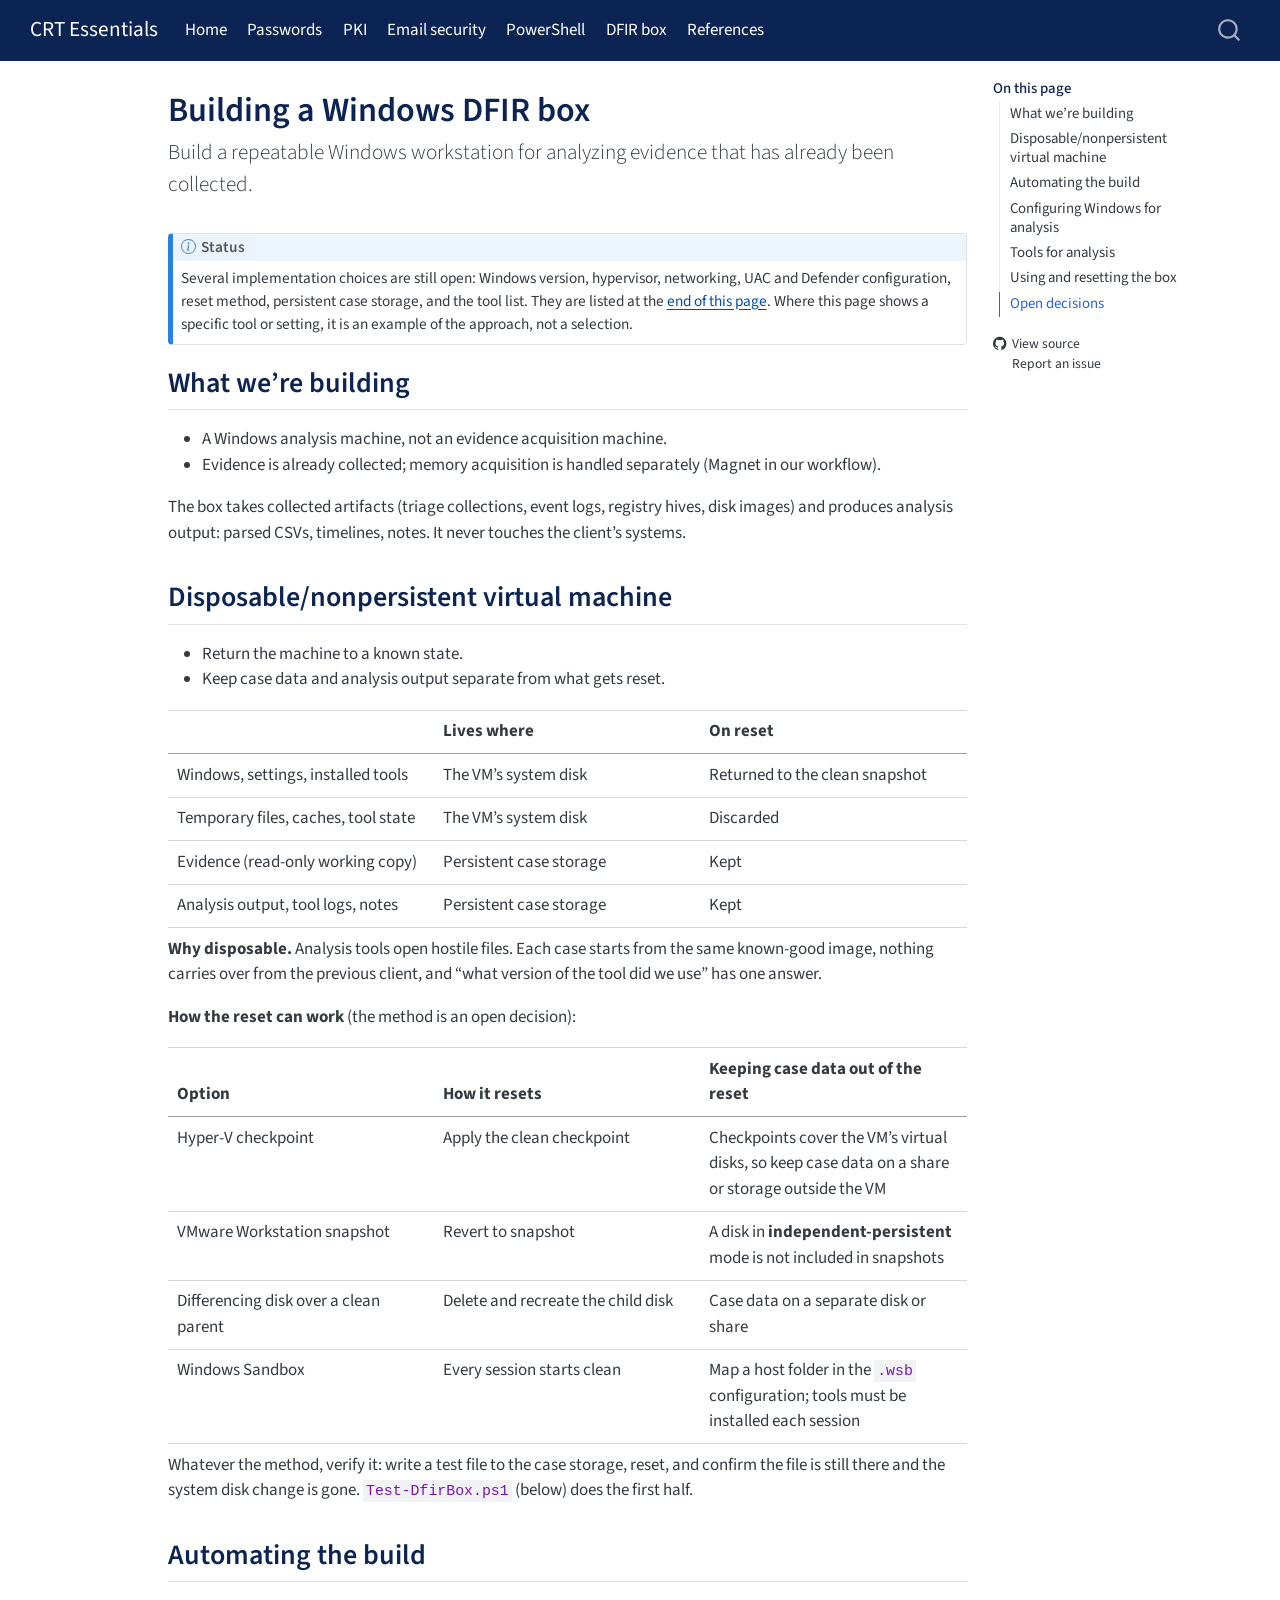
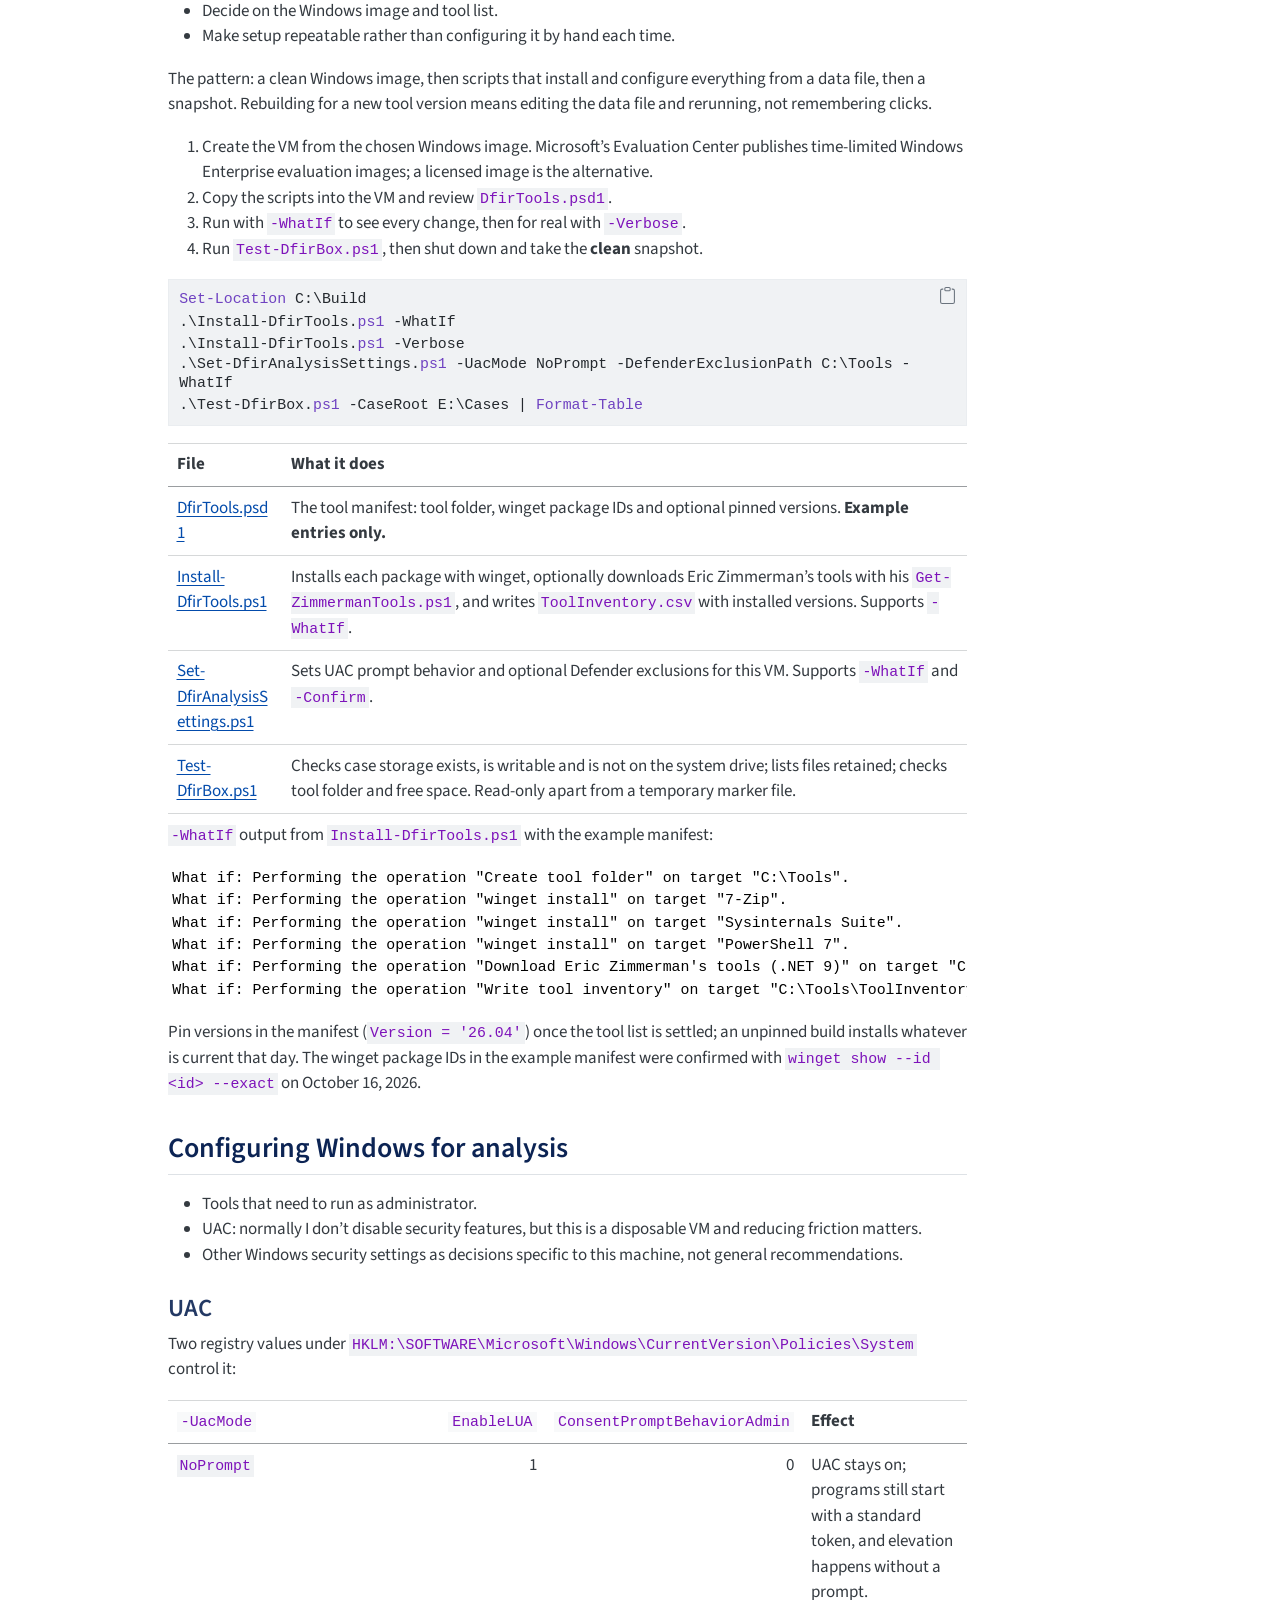
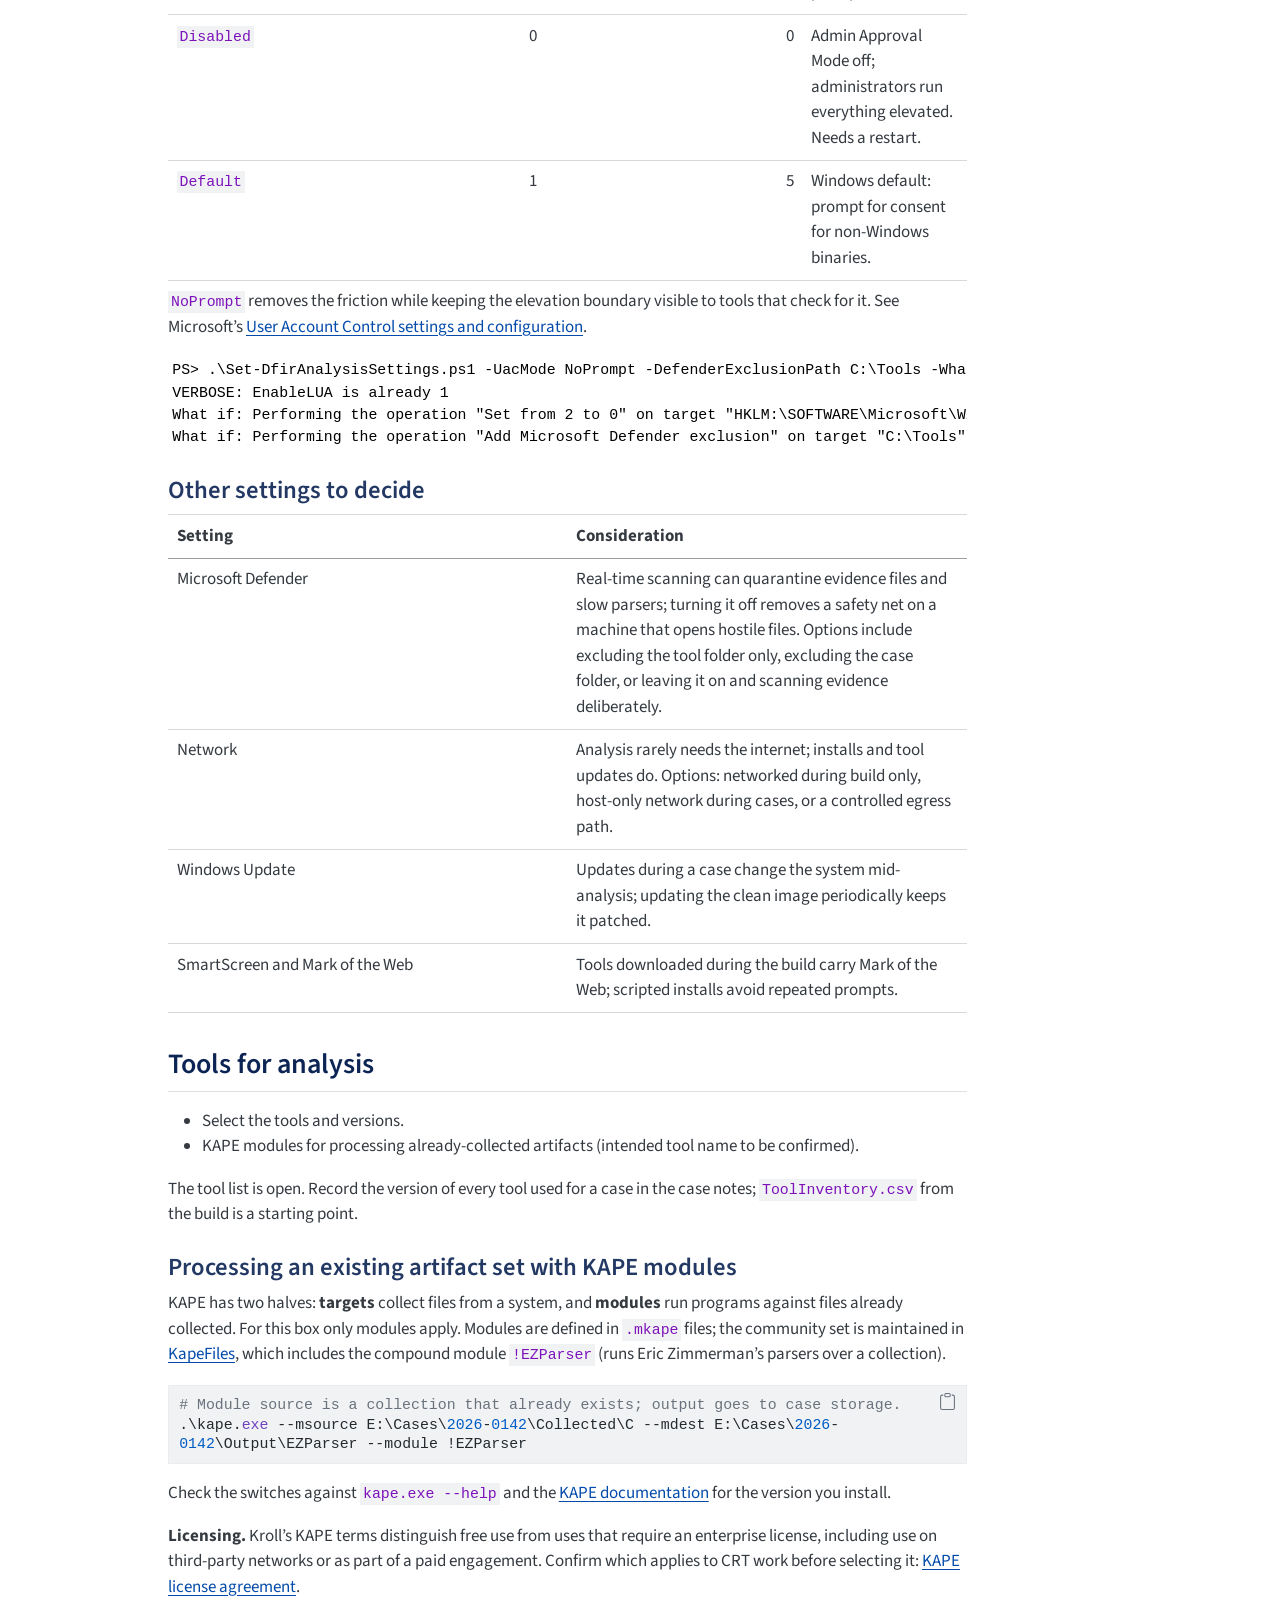
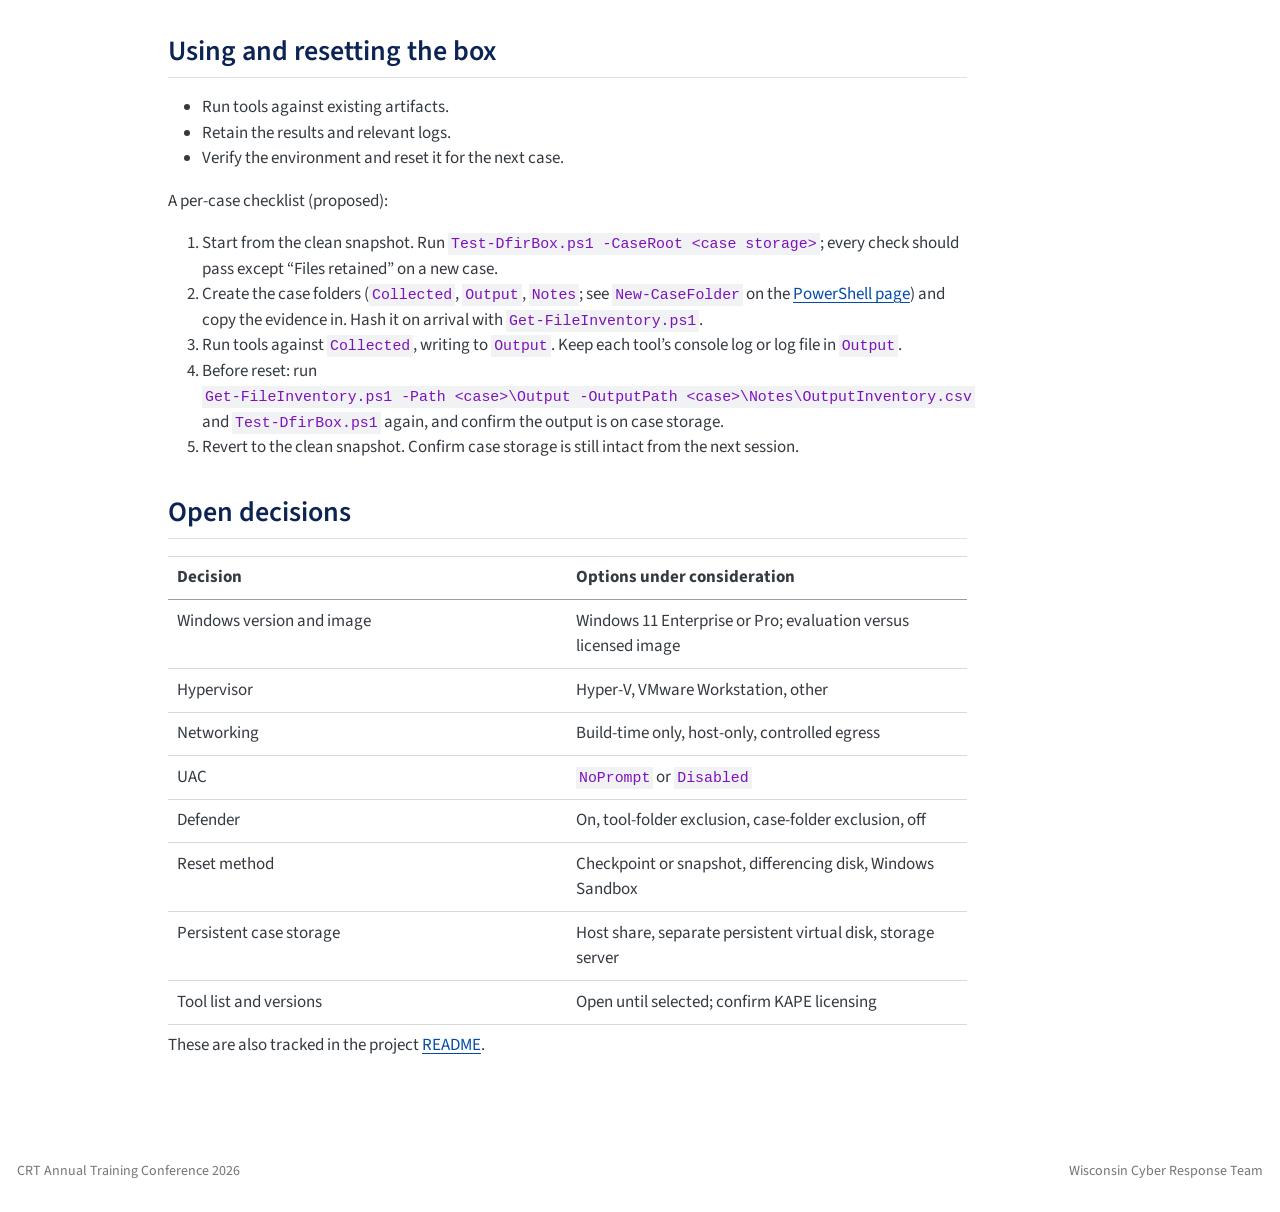
==== docs/dfir.html @ 261ece37 "Render slides and site Co-Authored-By: Claude Opus 5.5 <noreply@anthropic.com>" ====
<!DOCTYPE html>
<html xmlns="http://www.w3.org/1999/xhtml" lang="en" xml:lang="en"><head>

<meta charset="utf-8">
<meta name="generator" content="quarto-1.10.19">

<meta name="viewport" content="width=device-width, initial-scale=1.0, user-scalable=yes">


<title>Building a Windows DFIR box – CRT Essentials</title>
<style>
/* Default styles provided by pandoc.
** See https://pandoc.org/MANUAL.html#variables-for-html for config info.
*/
span.smallcaps{font-variant: small-caps;}
div.columns{display: flex; gap: 1.5em;}
div.column{flex: auto;}
@media screen {
div.columns{gap: min(4vw, 1.5em);}
div.column{overflow-x: auto;}
}
div.hanging-indent{margin-left: 1.5em; text-indent: -1.5em;}
ul.task-list{list-style: none;}
ul.task-list li input[type="checkbox"] {
  width: 0.8em;
  margin: 0 0.8em 0.2em -1em; /* quarto-specific, see https://github.com/quarto-dev/quarto-cli/issues/4556 */ 
  vertical-align: middle;
}
/* CSS for syntax highlighting */
html { -webkit-text-size-adjust: 100%; }
pre > code.sourceCode { white-space: pre; position: relative; }
pre > code.sourceCode > span { display: inline-block; line-height: 1.25; }
pre > code.sourceCode > span:empty { height: 1.2em; }
.sourceCode { overflow: visible; }
code.sourceCode > span { color: inherit; text-decoration: inherit; }
div.sourceCode { margin: 1em 0; }
pre.sourceCode { margin: 0; }
@media screen {
div.sourceCode { overflow: auto; }
}
@media print {
pre > code.sourceCode { white-space: pre-wrap; }
pre > code.sourceCode > span { text-indent: -5em; padding-left: 5em; }
}
pre.numberSource code
  { counter-reset: source-line 0; }
pre.numberSource code > span
  { position: relative; left: -4em; counter-increment: source-line; }
pre.numberSource code > span > a:first-child::before
  { content: counter(source-line);
    position: relative; left: -1em; text-align: right; vertical-align: baseline;
    border: none; display: inline-block;
    -webkit-touch-callout: none; -webkit-user-select: none;
    -khtml-user-select: none; -moz-user-select: none;
    -ms-user-select: none; user-select: none;
    padding: 0 4px; width: 4em;
  }
pre.numberSource { margin-left: 3em;  padding-left: 4px; }
div.sourceCode
  {   }
@media screen {
pre > code.sourceCode > span > a:first-child::before { text-decoration: underline; }
}
</style>


<script src="site_libs/quarto-nav/quarto-nav.js"></script>
<script src="site_libs/quarto-nav/headroom.min.js"></script>
<script src="site_libs/clipboard/clipboard.min.js"></script>
<script src="site_libs/quarto-search/autocomplete.umd.js"></script>
<script src="site_libs/quarto-search/fuse.min.js"></script>
<script src="site_libs/quarto-search/quarto-search.js"></script>
<meta name="quarto:offset" content="./">
<script src="site_libs/quarto-html/quarto.js" type="module"></script>
<script src="site_libs/quarto-html/tabsets/tabsets.js" type="module"></script>
<script src="site_libs/quarto-html/popper.min.js"></script>
<script src="site_libs/quarto-html/tippy.umd.min.js"></script>
<script src="site_libs/quarto-html/anchor.min.js"></script>
<link href="site_libs/quarto-html/tippy.css" rel="stylesheet">
<link href="site_libs/quarto-html/quarto-syntax-highlighting-5c1318cf63eba56dbef7ba16bc7d56f5.css" rel="stylesheet" id="quarto-text-highlighting-styles">
<script src="site_libs/bootstrap/bootstrap.min.js"></script>
<link href="site_libs/bootstrap/bootstrap-icons.css" rel="stylesheet">
<link href="site_libs/bootstrap/bootstrap-ad07d867281efa6fce993ad9394079d2.min.css" rel="stylesheet" append-hash="true" id="quarto-bootstrap" data-mode="light">
<script id="quarto-search-options" type="application/json">{
  "location": "navbar",
  "copy-button": false,
  "collapse-after": 3,
  "panel-placement": "end",
  "type": "overlay",
  "limit": 50,
  "keyboard-shortcut": [
    "f",
    "/",
    "s"
  ],
  "show-item-context": false,
  "language": {
    "search-no-results-text": "No results",
    "search-matching-documents-text": "matching documents",
    "search-copy-link-title": "Copy link to search",
    "search-hide-matches-text": "Hide additional matches",
    "search-more-match-text": "more match in this document",
    "search-more-matches-text": "more matches in this document",
    "search-clear-button-title": "Clear",
    "search-text-placeholder": "",
    "search-detached-cancel-button-title": "Cancel",
    "search-submit-button-title": "Submit",
    "search-label": "Search"
  }
}</script>
<style>html{ scroll-behavior: smooth; }</style>


<link rel="stylesheet" href="styles.css">
</head>

<body class="nav-fixed quarto-light">

<div id="quarto-search-results"></div>
  <header id="quarto-header" class="headroom fixed-top">
    <nav class="navbar navbar-expand-lg " data-bs-theme="dark">
      <div class="navbar-container container-fluid">
      <div class="navbar-brand-container mx-auto">
    <a class="navbar-brand" href="./index.html">
    <span class="navbar-title">CRT Essentials</span>
    </a>
  </div>
            <div id="quarto-search" class="" title="Search"></div>
          <button class="navbar-toggler" type="button" data-bs-toggle="collapse" data-bs-target="#navbarCollapse" aria-controls="navbarCollapse" role="menu" aria-expanded="false" aria-label="Toggle navigation" onclick="if (window.quartoToggleHeadroom) { window.quartoToggleHeadroom(); }">
  <span class="navbar-toggler-icon"></span>
</button>
          <div class="collapse navbar-collapse" id="navbarCollapse">
            <ul class="navbar-nav navbar-nav-scroll me-auto">
  <li class="nav-item">
    <a class="nav-link" href="./index.html"> 
<span class="menu-text">Home</span></a>
  </li>  
  <li class="nav-item">
    <a class="nav-link" href="./passwords.html"> 
<span class="menu-text">Passwords</span></a>
  </li>  
  <li class="nav-item">
    <a class="nav-link" href="./pki.html"> 
<span class="menu-text">PKI</span></a>
  </li>  
  <li class="nav-item">
    <a class="nav-link" href="./email.html"> 
<span class="menu-text">Email security</span></a>
  </li>  
  <li class="nav-item">
    <a class="nav-link" href="./powershell.html"> 
<span class="menu-text">PowerShell</span></a>
  </li>  
  <li class="nav-item">
    <a class="nav-link active" href="./dfir.html" aria-current="page"> 
<span class="menu-text">DFIR box</span></a>
  </li>  
  <li class="nav-item">
    <a class="nav-link" href="./references.html"> 
<span class="menu-text">References</span></a>
  </li>  
</ul>
          </div> <!-- /navcollapse -->
            <div class="quarto-navbar-tools">
</div>
      </div> <!-- /container-fluid -->
    </nav>
</header>
<!-- content -->
<div id="quarto-content" class="quarto-container page-columns page-rows-contents page-layout-article page-navbar">
<!-- sidebar -->
<!-- margin-sidebar -->
    <div id="quarto-margin-sidebar" class="sidebar margin-sidebar">
        <nav id="TOC" role="doc-toc" class="toc-active">
    <h2 id="toc-title">On this page</h2>
   
  <ul>
  <li><a href="#what-were-building" id="toc-what-were-building" class="nav-link active" data-scroll-target="#what-were-building">What we’re building</a></li>
  <li><a href="#disposablenonpersistent-virtual-machine" id="toc-disposablenonpersistent-virtual-machine" class="nav-link" data-scroll-target="#disposablenonpersistent-virtual-machine">Disposable/nonpersistent virtual machine</a></li>
  <li><a href="#build-automation" id="toc-build-automation" class="nav-link" data-scroll-target="#build-automation">Automating the build</a></li>
  <li><a href="#configuring-windows-for-analysis" id="toc-configuring-windows-for-analysis" class="nav-link" data-scroll-target="#configuring-windows-for-analysis">Configuring Windows for analysis</a>
  <ul class="collapse">
  <li><a href="#uac" id="toc-uac" class="nav-link" data-scroll-target="#uac">UAC</a></li>
  <li><a href="#other-settings-to-decide" id="toc-other-settings-to-decide" class="nav-link" data-scroll-target="#other-settings-to-decide">Other settings to decide</a></li>
  </ul></li>
  <li><a href="#tools-for-analysis" id="toc-tools-for-analysis" class="nav-link" data-scroll-target="#tools-for-analysis">Tools for analysis</a>
  <ul class="collapse">
  <li><a href="#processing-an-existing-artifact-set-with-kape-modules" id="toc-processing-an-existing-artifact-set-with-kape-modules" class="nav-link" data-scroll-target="#processing-an-existing-artifact-set-with-kape-modules">Processing an existing artifact set with KAPE modules</a></li>
  </ul></li>
  <li><a href="#using-and-resetting-the-box" id="toc-using-and-resetting-the-box" class="nav-link" data-scroll-target="#using-and-resetting-the-box">Using and resetting the box</a></li>
  <li><a href="#open-decisions" id="toc-open-decisions" class="nav-link" data-scroll-target="#open-decisions">Open decisions</a></li>
  </ul>
<div class="toc-actions"><ul><li><a href="https://github.com/dzampino/crt-essentials-2026/blob/main/dfir.qmd" class="toc-action"><i class="bi bi-github"></i>View source</a></li><li><a href="https://github.com/dzampino/crt-essentials-2026/issues/new" class="toc-action"><i class="bi empty"></i>Report an issue</a></li></ul></div></nav>
    </div>
<!-- main -->
<main class="content" id="quarto-document-content">

<header id="title-block-header" class="quarto-title-block default">
<div class="quarto-title">
<h1 class="title">Building a Windows DFIR box</h1>
<p class="subtitle lead">Build a repeatable Windows workstation for analyzing evidence that has already been collected.</p>
</div>



<div class="quarto-title-meta">

    
  
    
  </div>
  


</header>


<div class="callout callout-style-default callout-note callout-titled">
<div class="callout-header d-flex align-content-center">
<div class="callout-icon-container">
<i class="callout-icon"></i>
</div>
<div class="callout-title-container flex-fill">
<span class="screen-reader-only">Note</span>Status
</div>
</div>
<div class="callout-body-container callout-body">
<p>Several implementation choices are still open: Windows version, hypervisor, networking, UAC and Defender configuration, reset method, persistent case storage, and the tool list. They are listed at the <a href="#open-decisions">end of this page</a>. Where this page shows a specific tool or setting, it is an example of the approach, not a selection.</p>
</div>
</div>
<section id="what-were-building" class="level2">
<h2 class="anchored" data-anchor-id="what-were-building">What we’re building</h2>
<ul>
<li>A Windows analysis machine, not an evidence acquisition machine.</li>
<li>Evidence is already collected; memory acquisition is handled separately (Magnet in our workflow).</li>
</ul>
<p>The box takes collected artifacts (triage collections, event logs, registry hives, disk images) and produces analysis output: parsed CSVs, timelines, notes. It never touches the client’s systems.</p>
</section>
<section id="disposablenonpersistent-virtual-machine" class="level2">
<h2 class="anchored" data-anchor-id="disposablenonpersistent-virtual-machine">Disposable/nonpersistent virtual machine</h2>
<ul>
<li>Return the machine to a known state.</li>
<li>Keep case data and analysis output separate from what gets reset.</li>
</ul>
<table class="caption-top table">
<colgroup>
<col style="width: 33%">
<col style="width: 33%">
<col style="width: 33%">
</colgroup>
<thead>
<tr class="header">
<th></th>
<th>Lives where</th>
<th>On reset</th>
</tr>
</thead>
<tbody>
<tr class="odd">
<td>Windows, settings, installed tools</td>
<td>The VM’s system disk</td>
<td>Returned to the clean snapshot</td>
</tr>
<tr class="even">
<td>Temporary files, caches, tool state</td>
<td>The VM’s system disk</td>
<td>Discarded</td>
</tr>
<tr class="odd">
<td>Evidence (read-only working copy)</td>
<td>Persistent case storage</td>
<td>Kept</td>
</tr>
<tr class="even">
<td>Analysis output, tool logs, notes</td>
<td>Persistent case storage</td>
<td>Kept</td>
</tr>
</tbody>
</table>
<p><strong>Why disposable.</strong> Analysis tools open hostile files. Each case starts from the same known-good image, nothing carries over from the previous client, and “what version of the tool did we use” has one answer.</p>
<p><strong>How the reset can work</strong> (the method is an open decision):</p>
<table class="caption-top table">
<colgroup>
<col style="width: 33%">
<col style="width: 33%">
<col style="width: 33%">
</colgroup>
<thead>
<tr class="header">
<th>Option</th>
<th>How it resets</th>
<th>Keeping case data out of the reset</th>
</tr>
</thead>
<tbody>
<tr class="odd">
<td>Hyper-V checkpoint</td>
<td>Apply the clean checkpoint</td>
<td>Checkpoints cover the VM’s virtual disks, so keep case data on a share or storage outside the VM</td>
</tr>
<tr class="even">
<td>VMware Workstation snapshot</td>
<td>Revert to snapshot</td>
<td>A disk in <strong>independent-persistent</strong> mode is not included in snapshots</td>
</tr>
<tr class="odd">
<td>Differencing disk over a clean parent</td>
<td>Delete and recreate the child disk</td>
<td>Case data on a separate disk or share</td>
</tr>
<tr class="even">
<td>Windows Sandbox</td>
<td>Every session starts clean</td>
<td>Map a host folder in the <code>.wsb</code> configuration; tools must be installed each session</td>
</tr>
</tbody>
</table>
<p>Whatever the method, verify it: write a test file to the case storage, reset, and confirm the file is still there and the system disk change is gone. <code>Test-DfirBox.ps1</code> (below) does the first half.</p>
</section>
<section id="build-automation" class="level2">
<h2 class="anchored" data-anchor-id="build-automation">Automating the build</h2>
<ul>
<li>Decide on the Windows image and tool list.</li>
<li>Make setup repeatable rather than configuring it by hand each time.</li>
</ul>
<p>The pattern: a clean Windows image, then scripts that install and configure everything from a data file, then a snapshot. Rebuilding for a new tool version means editing the data file and rerunning, not remembering clicks.</p>
<ol type="1">
<li>Create the VM from the chosen Windows image. Microsoft’s Evaluation Center publishes time-limited Windows Enterprise evaluation images; a licensed image is the alternative.</li>
<li>Copy the scripts into the VM and review <code>DfirTools.psd1</code>.</li>
<li>Run with <code>-WhatIf</code> to see every change, then for real with <code>-Verbose</code>.</li>
<li>Run <code>Test-DfirBox.ps1</code>, then shut down and take the <strong>clean</strong> snapshot.</li>
</ol>
<div class="code-copy-outer-scaffold"><div class="sourceCode" id="cb1"><pre class="sourceCode powershell code-with-copy"><code class="sourceCode powershell"><span id="cb1-1"><a href="#cb1-1" aria-hidden="true" tabindex="-1"></a><span class="fu">Set-Location</span> C<span class="op">:</span>\Build</span>
<span id="cb1-2"><a href="#cb1-2" aria-hidden="true" tabindex="-1"></a><span class="op">.</span>\Install-DfirTools<span class="op">.</span><span class="fu">ps1</span> <span class="op">-</span>WhatIf</span>
<span id="cb1-3"><a href="#cb1-3" aria-hidden="true" tabindex="-1"></a><span class="op">.</span>\Install-DfirTools<span class="op">.</span><span class="fu">ps1</span> <span class="op">-</span>Verbose</span>
<span id="cb1-4"><a href="#cb1-4" aria-hidden="true" tabindex="-1"></a><span class="op">.</span>\Set-DfirAnalysisSettings<span class="op">.</span><span class="fu">ps1</span> <span class="op">-</span>UacMode NoPrompt <span class="op">-</span>DefenderExclusionPath C<span class="op">:</span>\Tools <span class="op">-</span>WhatIf</span>
<span id="cb1-5"><a href="#cb1-5" aria-hidden="true" tabindex="-1"></a><span class="op">.</span>\Test-DfirBox<span class="op">.</span><span class="fu">ps1</span> <span class="op">-</span>CaseRoot E<span class="op">:</span>\Cases <span class="op">|</span> <span class="fu">Format-Table</span></span></code></pre></div><button title="Copy to Clipboard" class="code-copy-button"><i class="bi"></i></button></div>
<table class="caption-top table">
<thead>
<tr class="header">
<th>File</th>
<th>What it does</th>
</tr>
</thead>
<tbody>
<tr class="odd">
<td><a href="files/scripts/DfirTools.psd1">DfirTools.psd1</a></td>
<td>The tool manifest: tool folder, winget package IDs and optional pinned versions. <strong>Example entries only.</strong></td>
</tr>
<tr class="even">
<td><a href="files/scripts/Install-DfirTools.ps1">Install-DfirTools.ps1</a></td>
<td>Installs each package with winget, optionally downloads Eric Zimmerman’s tools with his <code>Get-ZimmermanTools.ps1</code>, and writes <code>ToolInventory.csv</code> with installed versions. Supports <code>-WhatIf</code>.</td>
</tr>
<tr class="odd">
<td><a href="files/scripts/Set-DfirAnalysisSettings.ps1">Set-DfirAnalysisSettings.ps1</a></td>
<td>Sets UAC prompt behavior and optional Defender exclusions for this VM. Supports <code>-WhatIf</code> and <code>-Confirm</code>.</td>
</tr>
<tr class="even">
<td><a href="files/scripts/Test-DfirBox.ps1">Test-DfirBox.ps1</a></td>
<td>Checks case storage exists, is writable and is not on the system drive; lists files retained; checks tool folder and free space. Read-only apart from a temporary marker file.</td>
</tr>
</tbody>
</table>
<p><code>-WhatIf</code> output from <code>Install-DfirTools.ps1</code> with the example manifest:</p>
<pre class="text"><code>What if: Performing the operation "Create tool folder" on target "C:\Tools".
What if: Performing the operation "winget install" on target "7-Zip".
What if: Performing the operation "winget install" on target "Sysinternals Suite".
What if: Performing the operation "winget install" on target "PowerShell 7".
What if: Performing the operation "Download Eric Zimmerman's tools (.NET 9)" on target "C:\Tools\EZTools".
What if: Performing the operation "Write tool inventory" on target "C:\Tools\ToolInventory.csv".</code></pre>
<p>Pin versions in the manifest (<code>Version = '26.04'</code>) once the tool list is settled; an unpinned build installs whatever is current that day. The winget package IDs in the example manifest were confirmed with <code>winget show --id &lt;id&gt; --exact</code> on October 16, 2026.</p>
</section>
<section id="configuring-windows-for-analysis" class="level2">
<h2 class="anchored" data-anchor-id="configuring-windows-for-analysis">Configuring Windows for analysis</h2>
<ul>
<li>Tools that need to run as administrator.</li>
<li>UAC: normally I don’t disable security features, but this is a disposable VM and reducing friction matters.</li>
<li>Other Windows security settings as decisions specific to this machine, not general recommendations.</li>
</ul>
<section id="uac" class="level3">
<h3 class="anchored" data-anchor-id="uac">UAC</h3>
<p>Two registry values under <code>HKLM:\SOFTWARE\Microsoft\Windows\CurrentVersion\Policies\System</code> control it:</p>
<table class="caption-top table">
<colgroup>
<col style="width: 21%">
<col style="width: 28%">
<col style="width: 28%">
<col style="width: 21%">
</colgroup>
<thead>
<tr class="header">
<th><code>-UacMode</code></th>
<th style="text-align: right;"><code>EnableLUA</code></th>
<th style="text-align: right;"><code>ConsentPromptBehaviorAdmin</code></th>
<th>Effect</th>
</tr>
</thead>
<tbody>
<tr class="odd">
<td><code>NoPrompt</code></td>
<td style="text-align: right;">1</td>
<td style="text-align: right;">0</td>
<td>UAC stays on; programs still start with a standard token, and elevation happens without a prompt.</td>
</tr>
<tr class="even">
<td><code>Disabled</code></td>
<td style="text-align: right;">0</td>
<td style="text-align: right;">0</td>
<td>Admin Approval Mode off; administrators run everything elevated. Needs a restart.</td>
</tr>
<tr class="odd">
<td><code>Default</code></td>
<td style="text-align: right;">1</td>
<td style="text-align: right;">5</td>
<td>Windows default: prompt for consent for non-Windows binaries.</td>
</tr>
</tbody>
</table>
<p><code>NoPrompt</code> removes the friction while keeping the elevation boundary visible to tools that check for it. See Microsoft’s <a href="https://learn.microsoft.com/en-us/windows/security/application-security/application-control/user-account-control/settings-and-configuration">User Account Control settings and configuration</a>.</p>
<pre class="text"><code>PS&gt; .\Set-DfirAnalysisSettings.ps1 -UacMode NoPrompt -DefenderExclusionPath C:\Tools -WhatIf -Verbose
VERBOSE: EnableLUA is already 1
What if: Performing the operation "Set from 2 to 0" on target "HKLM:\SOFTWARE\Microsoft\Windows\CurrentVersion\Policies\System\ConsentPromptBehaviorAdmin".
What if: Performing the operation "Add Microsoft Defender exclusion" on target "C:\Tools".</code></pre>
</section>
<section id="other-settings-to-decide" class="level3">
<h3 class="anchored" data-anchor-id="other-settings-to-decide">Other settings to decide</h3>
<table class="caption-top table">
<colgroup>
<col style="width: 50%">
<col style="width: 50%">
</colgroup>
<thead>
<tr class="header">
<th>Setting</th>
<th>Consideration</th>
</tr>
</thead>
<tbody>
<tr class="odd">
<td>Microsoft Defender</td>
<td>Real-time scanning can quarantine evidence files and slow parsers; turning it off removes a safety net on a machine that opens hostile files. Options include excluding the tool folder only, excluding the case folder, or leaving it on and scanning evidence deliberately.</td>
</tr>
<tr class="even">
<td>Network</td>
<td>Analysis rarely needs the internet; installs and tool updates do. Options: networked during build only, host-only network during cases, or a controlled egress path.</td>
</tr>
<tr class="odd">
<td>Windows Update</td>
<td>Updates during a case change the system mid-analysis; updating the clean image periodically keeps it patched.</td>
</tr>
<tr class="even">
<td>SmartScreen and Mark of the Web</td>
<td>Tools downloaded during the build carry Mark of the Web; scripted installs avoid repeated prompts.</td>
</tr>
</tbody>
</table>
</section>
</section>
<section id="tools-for-analysis" class="level2">
<h2 class="anchored" data-anchor-id="tools-for-analysis">Tools for analysis</h2>
<ul>
<li>Select the tools and versions.</li>
<li>KAPE modules for processing already-collected artifacts (intended tool name to be confirmed).</li>
</ul>
<p>The tool list is open. Record the version of every tool used for a case in the case notes; <code>ToolInventory.csv</code> from the build is a starting point.</p>
<section id="processing-an-existing-artifact-set-with-kape-modules" class="level3">
<h3 class="anchored" data-anchor-id="processing-an-existing-artifact-set-with-kape-modules">Processing an existing artifact set with KAPE modules</h3>
<p>KAPE has two halves: <strong>targets</strong> collect files from a system, and <strong>modules</strong> run programs against files already collected. For this box only modules apply. Modules are defined in <code>.mkape</code> files; the community set is maintained in <a href="https://github.com/EricZimmerman/KapeFiles">KapeFiles</a>, which includes the compound module <code>!EZParser</code> (runs Eric Zimmerman’s parsers over a collection).</p>
<div class="code-copy-outer-scaffold"><div class="sourceCode" id="cb4"><pre class="sourceCode powershell code-with-copy"><code class="sourceCode powershell"><span id="cb4-1"><a href="#cb4-1" aria-hidden="true" tabindex="-1"></a><span class="co"># Module source is a collection that already exists; output goes to case storage.</span></span>
<span id="cb4-2"><a href="#cb4-2" aria-hidden="true" tabindex="-1"></a><span class="op">.</span>\kape<span class="op">.</span><span class="fu">exe</span> <span class="op">--</span>msource E<span class="op">:</span>\Cases\<span class="dv">2026</span><span class="op">-</span><span class="dv">0142</span>\Collected\C <span class="op">--</span>mdest E<span class="op">:</span>\Cases\<span class="dv">2026</span><span class="op">-</span><span class="dv">0142</span>\Output\EZParser <span class="op">--</span>module <span class="op">!</span>EZParser</span></code></pre></div><button title="Copy to Clipboard" class="code-copy-button"><i class="bi"></i></button></div>
<p>Check the switches against <code>kape.exe --help</code> and the <a href="https://ericzimmerman.github.io/KapeDocs/">KAPE documentation</a> for the version you install.</p>
<p><strong>Licensing.</strong> Kroll’s KAPE terms distinguish free use from uses that require an enterprise license, including use on third-party networks or as part of a paid engagement. Confirm which applies to CRT work before selecting it: <a href="https://www.kroll.com/en/kape-license-agreement">KAPE license agreement</a>.</p>
</section>
</section>
<section id="using-and-resetting-the-box" class="level2">
<h2 class="anchored" data-anchor-id="using-and-resetting-the-box">Using and resetting the box</h2>
<ul>
<li>Run tools against existing artifacts.</li>
<li>Retain the results and relevant logs.</li>
<li>Verify the environment and reset it for the next case.</li>
</ul>
<p>A per-case checklist (proposed):</p>
<ol type="1">
<li>Start from the clean snapshot. Run <code>Test-DfirBox.ps1 -CaseRoot &lt;case storage&gt;</code>; every check should pass except “Files retained” on a new case.</li>
<li>Create the case folders (<code>Collected</code>, <code>Output</code>, <code>Notes</code>; see <code>New-CaseFolder</code> on the <a href="./powershell.html#shouldprocess">PowerShell page</a>) and copy the evidence in. Hash it on arrival with <code>Get-FileInventory.ps1</code>.</li>
<li>Run tools against <code>Collected</code>, writing to <code>Output</code>. Keep each tool’s console log or log file in <code>Output</code>.</li>
<li>Before reset: run <code>Get-FileInventory.ps1 -Path &lt;case&gt;\Output -OutputPath &lt;case&gt;\Notes\OutputInventory.csv</code> and <code>Test-DfirBox.ps1</code> again, and confirm the output is on case storage.</li>
<li>Revert to the clean snapshot. Confirm case storage is still intact from the next session.</li>
</ol>
</section>
<section id="open-decisions" class="level2">
<h2 class="anchored" data-anchor-id="open-decisions">Open decisions</h2>
<table class="caption-top table">
<colgroup>
<col style="width: 50%">
<col style="width: 50%">
</colgroup>
<thead>
<tr class="header">
<th>Decision</th>
<th>Options under consideration</th>
</tr>
</thead>
<tbody>
<tr class="odd">
<td>Windows version and image</td>
<td>Windows 11 Enterprise or Pro; evaluation versus licensed image</td>
</tr>
<tr class="even">
<td>Hypervisor</td>
<td>Hyper-V, VMware Workstation, other</td>
</tr>
<tr class="odd">
<td>Networking</td>
<td>Build-time only, host-only, controlled egress</td>
</tr>
<tr class="even">
<td>UAC</td>
<td><code>NoPrompt</code> or <code>Disabled</code></td>
</tr>
<tr class="odd">
<td>Defender</td>
<td>On, tool-folder exclusion, case-folder exclusion, off</td>
</tr>
<tr class="even">
<td>Reset method</td>
<td>Checkpoint or snapshot, differencing disk, Windows Sandbox</td>
</tr>
<tr class="odd">
<td>Persistent case storage</td>
<td>Host share, separate persistent virtual disk, storage server</td>
</tr>
<tr class="even">
<td>Tool list and versions</td>
<td>Open until selected; confirm KAPE licensing</td>
</tr>
</tbody>
</table>
<p>These are also tracked in the project <a href="https://github.com/dzampino/crt-essentials-2026#remaining-decisions">README</a>.</p>


</section>

</main> <!-- /main -->
<script id="quarto-html-after-body" type="application/javascript">
  window.document.addEventListener("DOMContentLoaded", function (event) {
    const icon = "";
    const anchorJS = new window.AnchorJS();
    anchorJS.options = {
      placement: 'right',
      icon: icon
    };
    anchorJS.add('.anchored');
    const isCodeAnnotation = (el) => {
      for (const clz of el.classList) {
        if (clz.startsWith('code-annotation-')) {                     
          return true;
        }
      }
      return false;
    }
    const onCopySuccess = function(e) {
      // button target
      const button = e.trigger;
      // don't keep focus
      button.blur();
      // flash "checked"
      button.classList.add('code-copy-button-checked');
      var currentTitle = button.getAttribute("title");
      button.setAttribute("title", "Copied!");
      let tooltip;
      if (window.bootstrap) {
        button.setAttribute("data-bs-toggle", "tooltip");
        button.setAttribute("data-bs-placement", "left");
        button.setAttribute("data-bs-title", "Copied!");
        tooltip = new bootstrap.Tooltip(button, 
          { trigger: "manual", 
            customClass: "code-copy-button-tooltip",
            offset: [0, -8]});
        tooltip.show();    
      }
      setTimeout(function() {
        if (tooltip) {
          tooltip.hide();
          button.removeAttribute("data-bs-title");
          button.removeAttribute("data-bs-toggle");
          button.removeAttribute("data-bs-placement");
        }
        button.setAttribute("title", currentTitle);
        button.classList.remove('code-copy-button-checked');
      }, 1000);
      // clear code selection
      e.clearSelection();
    }
    const getTextToCopy = function(trigger) {
      const outerScaffold = trigger.parentElement.cloneNode(true);
      const codeEl = outerScaffold.querySelector('code');
      for (const childEl of codeEl.children) {
        if (isCodeAnnotation(childEl)) {
          childEl.remove();
        }
      }
      return codeEl.innerText;
    }
    const clipboard = new window.ClipboardJS('.code-copy-button:not([data-in-quarto-modal])', {
      text: getTextToCopy
    });
    clipboard.on('success', onCopySuccess);
    if (window.document.getElementById('quarto-embedded-source-code-modal')) {
      const clipboardModal = new window.ClipboardJS('.code-copy-button[data-in-quarto-modal]', {
        text: getTextToCopy,
        container: window.document.getElementById('quarto-embedded-source-code-modal')
      });
      clipboardModal.on('success', onCopySuccess);
    }
      var localhostRegex = new RegExp(/^(?:http|https):\/\/localhost\:?[0-9]*\//);
      var mailtoRegex = new RegExp(/^mailto:/);
        var filterRegex = new RegExp("https:\/\/dzampino\.github\.io\/crt-essentials-2026\/");
      var isInternal = (href) => {
          return filterRegex.test(href) || localhostRegex.test(href) || mailtoRegex.test(href);
      }
      // Inspect non-navigation links and adorn them if external
     var links = window.document.querySelectorAll('a[href]:not(.nav-link):not(.navbar-brand):not(.toc-action):not(.sidebar-link):not(.sidebar-item-toggle):not(.pagination-link):not(.no-external):not([aria-hidden]):not(.dropdown-item):not(.quarto-navigation-tool):not(.about-link)');
      for (var i=0; i<links.length; i++) {
        const link = links[i];
        if (!isInternal(link.href)) {
          // undo the damage that might have been done by quarto-nav.js in the case of
          // links that we want to consider external
          if (link.dataset.originalHref !== undefined) {
            link.href = link.dataset.originalHref;
          }
            // target, if specified
            link.setAttribute("target", "_blank");
            if (link.getAttribute("rel") === null) {
              link.setAttribute("rel", "noopener");
            }
        }
      }
    function tippyHover(el, contentFn, onTriggerFn, onUntriggerFn) {
      const config = {
        allowHTML: true,
        maxWidth: 500,
        delay: 100,
        arrow: false,
        appendTo: function(el) {
            return el.parentElement;
        },
        interactive: true,
        interactiveBorder: 10,
        theme: 'quarto',
        placement: 'bottom-start',
      };
      if (contentFn) {
        config.content = contentFn;
      }
      if (onTriggerFn) {
        config.onTrigger = onTriggerFn;
      }
      if (onUntriggerFn) {
        config.onUntrigger = onUntriggerFn;
      }
      window.tippy(el, config); 
    }
    const noterefs = window.document.querySelectorAll('a[role="doc-noteref"]');
    for (var i=0; i<noterefs.length; i++) {
      const ref = noterefs[i];
      tippyHover(ref, function() {
        // use id or data attribute instead here
        let href = ref.getAttribute('data-footnote-href') || ref.getAttribute('href');
        try { href = new URL(href).hash; } catch {}
        const id = href.replace(/^#\/?/, "");
        const note = window.document.getElementById(id);
        if (note) {
          return note.innerHTML;
        } else {
          return "";
        }
      });
    }
    const xrefs = window.document.querySelectorAll('a.quarto-xref');
    const processXRef = (id, note) => {
      // Strip column container classes
      const stripColumnClz = (el) => {
        el.classList.remove("page-full", "page-columns");
        if (el.children) {
          for (const child of el.children) {
            stripColumnClz(child);
          }
        }
      }
      stripColumnClz(note)
      if (id === null || id.startsWith('sec-')) {
        // Special case sections, only their first couple elements
        const container = document.createElement("div");
        if (note.children && note.children.length > 2) {
          container.appendChild(note.children[0].cloneNode(true));
          for (let i = 1; i < note.children.length; i++) {
            const child = note.children[i];
            if (child.tagName === "P" && child.innerText === "") {
              continue;
            } else {
              container.appendChild(child.cloneNode(true));
              break;
            }
          }
          if (window.Quarto?.typesetMath) {
            window.Quarto.typesetMath(container);
          }
          return container.innerHTML
        } else {
          if (window.Quarto?.typesetMath) {
            window.Quarto.typesetMath(note);
          }
          return note.innerHTML;
        }
      } else {
        // Remove any anchor links if they are present
        const anchorLink = note.querySelector('a.anchorjs-link');
        if (anchorLink) {
          anchorLink.remove();
        }
        if (window.Quarto?.typesetMath) {
          window.Quarto.typesetMath(note);
        }
        if (note.classList.contains("callout")) {
          return note.outerHTML;
        } else {
          return note.innerHTML;
        }
      }
    }
    for (var i=0; i<xrefs.length; i++) {
      const xref = xrefs[i];
      tippyHover(xref, undefined, function(instance) {
        instance.disable();
        let url = xref.getAttribute('href');
        let hash = undefined; 
        if (url.startsWith('#')) {
          hash = url;
        } else {
          try { hash = new URL(url).hash; } catch {}
        }
        if (hash) {
          const id = hash.replace(/^#\/?/, "");
          const note = window.document.getElementById(id);
          if (note !== null) {
            try {
              const html = processXRef(id, note.cloneNode(true));
              instance.setContent(html);
            } finally {
              instance.enable();
              instance.show();
            }
          } else {
            // See if we can fetch this
            fetch(url.split('#')[0])
            .then(res => res.text())
            .then(html => {
              const parser = new DOMParser();
              const htmlDoc = parser.parseFromString(html, "text/html");
              const note = htmlDoc.getElementById(id);
              if (note !== null) {
                const html = processXRef(id, note);
                instance.setContent(html);
              } 
            }).finally(() => {
              instance.enable();
              instance.show();
            });
          }
        } else {
          // See if we can fetch a full url (with no hash to target)
          // This is a special case and we should probably do some content thinning / targeting
          fetch(url)
          .then(res => res.text())
          .then(html => {
            const parser = new DOMParser();
            const htmlDoc = parser.parseFromString(html, "text/html");
            const note = htmlDoc.querySelector('main.content');
            if (note !== null) {
              // This should only happen for chapter cross references
              // (since there is no id in the URL)
              // remove the first header
              if (note.children.length > 0 && note.children[0].tagName === "HEADER") {
                note.children[0].remove();
              }
              const html = processXRef(null, note);
              instance.setContent(html);
            } 
          }).finally(() => {
            instance.enable();
            instance.show();
          });
        }
      }, function(instance) {
      });
    }
        let selectedAnnoteEl;
        const selectorForAnnotation = ( cell, annotation) => {
          let cellAttr = 'data-code-cell="' + cell + '"';
          let lineAttr = 'data-code-annotation="' +  annotation + '"';
          const selector = 'span[' + cellAttr + '][' + lineAttr + ']';
          return selector;
        }
        const selectCodeLines = (annoteEl) => {
          const doc = window.document;
          const targetCell = annoteEl.getAttribute("data-target-cell");
          const targetAnnotation = annoteEl.getAttribute("data-target-annotation");
          const annoteSpan = window.document.querySelector(selectorForAnnotation(targetCell, targetAnnotation));
          const lines = annoteSpan.getAttribute("data-code-lines").split(",");
          const lineIds = lines.map((line) => {
            return targetCell + "-" + line;
          })
          let top = null;
          let height = null;
          let parent = null;
          if (lineIds.length > 0) {
              //compute the position of the single el (top and bottom and make a div)
              const el = window.document.getElementById(lineIds[0]);
              top = el.offsetTop;
              height = el.offsetHeight;
              parent = el.parentElement.parentElement;
            if (lineIds.length > 1) {
              const lastEl = window.document.getElementById(lineIds[lineIds.length - 1]);
              const bottom = lastEl.offsetTop + lastEl.offsetHeight;
              height = bottom - top;
            }
            if (top !== null && height !== null && parent !== null) {
              // cook up a div (if necessary) and position it 
              let div = window.document.getElementById("code-annotation-line-highlight");
              if (div === null) {
                div = window.document.createElement("div");
                div.setAttribute("id", "code-annotation-line-highlight");
                div.style.position = 'absolute';
                parent.appendChild(div);
              }
              div.style.top = top - 2 + "px";
              div.style.height = height + 4 + "px";
              div.style.left = 0;
              let gutterDiv = window.document.getElementById("code-annotation-line-highlight-gutter");
              if (gutterDiv === null) {
                gutterDiv = window.document.createElement("div");
                gutterDiv.setAttribute("id", "code-annotation-line-highlight-gutter");
                gutterDiv.style.position = 'absolute';
                const codeCell = window.document.getElementById(targetCell);
                const gutter = codeCell.querySelector('.code-annotation-gutter');
                gutter.appendChild(gutterDiv);
              }
              gutterDiv.style.top = top - 2 + "px";
              gutterDiv.style.height = height + 4 + "px";
            }
            selectedAnnoteEl = annoteEl;
          }
        };
        const unselectCodeLines = () => {
          const elementsIds = ["code-annotation-line-highlight", "code-annotation-line-highlight-gutter"];
          elementsIds.forEach((elId) => {
            const div = window.document.getElementById(elId);
            if (div) {
              div.remove();
            }
          });
          selectedAnnoteEl = undefined;
        };
          // Handle positioning of the toggle
      window.addEventListener(
        "resize",
        throttle(() => {
          elRect = undefined;
          if (selectedAnnoteEl) {
            selectCodeLines(selectedAnnoteEl);
          }
        }, 10)
      );
      function throttle(fn, ms) {
      let throttle = false;
      let timer;
        return (...args) => {
          if(!throttle) { // first call gets through
              fn.apply(this, args);
              throttle = true;
          } else { // all the others get throttled
              if(timer) clearTimeout(timer); // cancel #2
              timer = setTimeout(() => {
                fn.apply(this, args);
                timer = throttle = false;
              }, ms);
          }
        };
      }
        // Attach click handler to the DT
        const annoteDls = window.document.querySelectorAll('dt[data-target-cell]');
        for (const annoteDlNode of annoteDls) {
          annoteDlNode.addEventListener('click', (event) => {
            const clickedEl = event.target;
            if (clickedEl !== selectedAnnoteEl) {
              unselectCodeLines();
              const activeEl = window.document.querySelector('dt[data-target-cell].code-annotation-active');
              if (activeEl) {
                activeEl.classList.remove('code-annotation-active');
              }
              selectCodeLines(clickedEl);
              clickedEl.classList.add('code-annotation-active');
            } else {
              // Unselect the line
              unselectCodeLines();
              clickedEl.classList.remove('code-annotation-active');
            }
          });
        }
    const findCites = (el) => {
      const parentEl = el.parentElement;
      if (parentEl) {
        const cites = parentEl.dataset.cites;
        if (cites) {
          return {
            el,
            cites: cites.split(' ')
          };
        } else {
          return findCites(el.parentElement)
        }
      } else {
        return undefined;
      }
    };
    var bibliorefs = window.document.querySelectorAll('a[role="doc-biblioref"]');
    for (var i=0; i<bibliorefs.length; i++) {
      const ref = bibliorefs[i];
      const citeInfo = findCites(ref);
      if (citeInfo) {
        tippyHover(citeInfo.el, function() {
          var popup = window.document.createElement('div');
          citeInfo.cites.forEach(function(cite) {
            var citeDiv = window.document.createElement('div');
            citeDiv.classList.add('hanging-indent');
            citeDiv.classList.add('csl-entry');
            var biblioDiv = window.document.getElementById('ref-' + cite);
            if (biblioDiv) {
              citeDiv.innerHTML = biblioDiv.innerHTML;
            }
            popup.appendChild(citeDiv);
          });
          return popup.innerHTML;
        });
      }
    }
  });
  </script>
</div> <!-- /content -->
<footer class="footer">
  <div class="nav-footer">
    <div class="nav-footer-left">
<p>CRT Annual Training Conference 2026</p>
</div>   
    <div class="nav-footer-center">
      &nbsp;
    <div class="toc-actions d-sm-block d-md-none"><ul><li><a href="https://github.com/dzampino/crt-essentials-2026/blob/main/dfir.qmd" class="toc-action"><i class="bi bi-github"></i>View source</a></li><li><a href="https://github.com/dzampino/crt-essentials-2026/issues/new" class="toc-action"><i class="bi empty"></i>Report an issue</a></li></ul></div></div>
    <div class="nav-footer-right">
<p>Wisconsin Cyber Response Team</p>
</div>
  </div>
</footer>




<script src="site_libs/quarto-html/zenscroll-min.js"></script>
</body></html>
---- docs/site_libs/quarto-html/tippy.css ----
.tippy-box[data-animation=fade][data-state=hidden]{opacity:0}[data-tippy-root]{max-width:calc(100vw - 10px)}.tippy-box{position:relative;background-color:#333;color:#fff;border-radius:4px;font-size:14px;line-height:1.4;white-space:normal;outline:0;transition-property:transform,visibility,opacity}.tippy-box[data-placement^=top]>.tippy-arrow{bottom:0}.tippy-box[data-placement^=top]>.tippy-arrow:before{bottom:-7px;left:0;border-width:8px 8px 0;border-top-color:initial;transform-origin:center top}.tippy-box[data-placement^=bottom]>.tippy-arrow{top:0}.tippy-box[data-placement^=bottom]>.tippy-arrow:before{top:-7px;left:0;border-width:0 8px 8px;border-bottom-color:initial;transform-origin:center bottom}.tippy-box[data-placement^=left]>.tippy-arrow{right:0}.tippy-box[data-placement^=left]>.tippy-arrow:before{border-width:8px 0 8px 8px;border-left-color:initial;right:-7px;transform-origin:center left}.tippy-box[data-placement^=right]>.tippy-arrow{left:0}.tippy-box[data-placement^=right]>.tippy-arrow:before{left:-7px;border-width:8px 8px 8px 0;border-right-color:initial;transform-origin:center right}.tippy-box[data-inertia][data-state=visible]{transition-timing-function:cubic-bezier(.54,1.5,.38,1.11)}.tippy-arrow{width:16px;height:16px;color:#333}.tippy-arrow:before{content:"";position:absolute;border-color:transparent;border-style:solid}.tippy-content{position:relative;padding:5px 9px;z-index:1}
---- docs/site_libs/quarto-html/quarto-syntax-highlighting-5c1318cf63eba56dbef7ba16bc7d56f5.css ----
/* quarto syntax highlight colors */
:root {
  --quarto-hl-al-color: #ff5555;
  --quarto-hl-an-color: #6a737d;
  --quarto-hl-at-color: #d73a49;
  --quarto-hl-bn-color: #005cc5;
  --quarto-hl-bu-color: #d73a49;
  --quarto-hl-ch-color: #032f62;
  --quarto-hl-co-color: #6a737d;
  --quarto-hl-cv-color: #6a737d;
  --quarto-hl-cn-color: #005cc5;
  --quarto-hl-cf-color: #d73a49;
  --quarto-hl-dt-color: #d73a49;
  --quarto-hl-dv-color: #005cc5;
  --quarto-hl-do-color: #6a737d;
  --quarto-hl-er-color: #ff5555;
  --quarto-hl-ex-color: #d73a49;
  --quarto-hl-fl-color: #005cc5;
  --quarto-hl-fu-color: #6f42c1;
  --quarto-hl-im-color: #032f62;
  --quarto-hl-in-color: #6a737d;
  --quarto-hl-kw-color: #d73a49;
  --quarto-hl-op-color: #24292e;
  --quarto-hl-pp-color: #d73a49;
  --quarto-hl-re-color: #6a737d;
  --quarto-hl-sc-color: #005cc5;
  --quarto-hl-ss-color: #032f62;
  --quarto-hl-st-color: #032f62;
  --quarto-hl-va-color: #e36209;
  --quarto-hl-vs-color: #032f62;
  --quarto-hl-wa-color: #ff5555;
}

/* other quarto variables */
:root {
  --quarto-font-monospace: SFMono-Regular, Menlo, Monaco, Consolas, "Liberation Mono", "Courier New", monospace;
}

/* syntax highlight based on Pandoc's rules */
pre > code.sourceCode > span {
  color: #24292e;
}

code.sourceCode > span {
  color: #24292e;
}

div.sourceCode,
div.sourceCode pre.sourceCode {
  color: #24292e;
}

/* Normal */
code span {
  color: #24292e;
}

/* Alert */
code span.al {
  font-weight: bold;
  color: #ff5555;
}

/* Annotation */
code span.an {
  color: #6a737d;
}

/* Attribute */
code span.at {
  color: #d73a49;
}

/* BaseN */
code span.bn {
  color: #005cc5;
}

/* BuiltIn */
code span.bu {
  color: #d73a49;
}

/* ControlFlow */
code span.cf {
  color: #d73a49;
}

/* Char */
code span.ch {
  color: #032f62;
}

/* Constant */
code span.cn {
  color: #005cc5;
}

/* Comment */
code span.co {
  color: #6a737d;
}

/* CommentVar */
code span.cv {
  color: #6a737d;
}

/* Documentation */
code span.do {
  color: #6a737d;
}

/* DataType */
code span.dt {
  color: #d73a49;
}

/* DecVal */
code span.dv {
  color: #005cc5;
}

/* Error */
code span.er {
  color: #ff5555;
  text-decoration: underline;
}

/* Extension */
code span.ex {
  font-weight: bold;
  color: #d73a49;
}

/* Float */
code span.fl {
  color: #005cc5;
}

/* Function */
code span.fu {
  color: #6f42c1;
}

/* Import */
code span.im {
  color: #032f62;
}

/* Information */
code span.in {
  color: #6a737d;
}

/* Keyword */
code span.kw {
  color: #d73a49;
}

/* Operator */
code span.op {
  color: #24292e;
}

/* Preprocessor */
code span.pp {
  color: #d73a49;
}

/* RegionMarker */
code span.re {
  color: #6a737d;
}

/* SpecialChar */
code span.sc {
  color: #005cc5;
}

/* SpecialString */
code span.ss {
  color: #032f62;
}

/* String */
code span.st {
  color: #032f62;
}

/* Variable */
code span.va {
  color: #e36209;
}

/* VerbatimString */
code span.vs {
  color: #032f62;
}

/* Warning */
code span.wa {
  color: #ff5555;
}

.prevent-inlining {
  content: "</";
}

/*# sourceMappingURL=b30846a1f697829215f07ced7fb9b578.css.map */
---- docs/styles.css ----
/* CRT Essentials companion site. Colors follow the WICRT PowerPoint template. */
:root {
	--crt-navy: #0C2454;
	--crt-blue: #034BAB;
	--crt-red: #E03E3B;
	--crt-ink: #1A1D23;
	--crt-muted: #5A6472;
	--crt-line: #D5DAE1;
	--crt-panel: #F3F5F8;
}

h1, h2, h3, .navbar-brand { color: var(--crt-navy); }
a { color: var(--crt-blue); }
.navbar .navbar-brand, .navbar .nav-link { color: #FFFFFF !important; }

.lead-in { font-size: 1.1rem; color: var(--crt-muted); }

/* Topic cards on the home page */
.topic-grid { display: grid; grid-template-columns: repeat(auto-fit, minmax(240px, 1fr)); gap: 1rem; margin: 1rem 0 2rem; }
.topic-card { border: 1px solid var(--crt-line); border-radius: 8px; padding: 1rem 1.1rem; background: #FFFFFF; }
.topic-card h3 { margin-top: 0; font-size: 1.1rem; }
.topic-card p { margin-bottom: 0.4rem; color: var(--crt-muted); font-size: 0.95rem; }

/* Interactive tools */
.tool { border: 1px solid var(--crt-line); border-radius: 8px; padding: 1rem 1.2rem; background: var(--crt-panel); margin: 1rem 0 1.5rem; }
.tool-controls { display: flex; flex-wrap: wrap; gap: 0.75rem 1.25rem; align-items: end; margin-bottom: 0.75rem; }
.tool-controls label { display: flex; flex-direction: column; font-size: 0.85rem; color: var(--crt-muted); gap: 0.2rem; }
.tool-controls input, .tool-controls select { font-size: 0.95rem; padding: 0.3rem 0.4rem; border: 1px solid var(--crt-line); border-radius: 4px; background: #FFFFFF; color: var(--crt-ink); min-width: 7rem; }
.tool-controls input[type=range] { min-width: 12rem; padding: 0; }
.tool-readout { display: grid; grid-template-columns: repeat(auto-fit, minmax(150px, 1fr)); gap: 0.5rem; margin: 0.5rem 0; }
.stat { background: #FFFFFF; border: 1px solid var(--crt-line); border-radius: 6px; padding: 0.5rem 0.7rem; }
.stat .label { font-size: 0.78rem; color: var(--crt-muted); }
.stat .value { font-size: 1.25rem; font-weight: 600; color: var(--crt-ink); font-variant-numeric: tabular-nums; }
.tool-note { font-size: 0.82rem; color: var(--crt-muted); margin: 0.4rem 0 0; }
.tool table { font-size: 0.9rem; background: #FFFFFF; font-variant-numeric: tabular-nums; }
.tool table td.num, .tool table th.num { text-align: right; }

/* Chart */
.chart-wrap { position: relative; background: #FFFFFF; border: 1px solid var(--crt-line); border-radius: 6px; padding: 0.5rem; }
.chart-wrap svg { width: 100%; height: auto; display: block; }
.chart-wrap .axis text { font-size: 11px; fill: var(--crt-muted); }
.chart-wrap .axis line, .chart-wrap .axis path { stroke: var(--crt-line); }
.chart-wrap .grid line { stroke: #EEF1F5; }
.chart-wrap .series-label { font-size: 12px; font-weight: 600; fill: var(--crt-ink); }
.chart-tip { position: absolute; pointer-events: none; background: #FFFFFF; border: 1px solid var(--crt-line); border-radius: 6px; padding: 0.35rem 0.55rem; font-size: 0.8rem; box-shadow: 0 2px 6px rgba(12, 36, 84, 0.12); display: none; white-space: nowrap; }
.chart-tip .swatch { display: inline-block; width: 10px; height: 10px; border-radius: 2px; margin-right: 0.35rem; vertical-align: -1px; }
.legend { display: flex; gap: 1rem; font-size: 0.85rem; color: var(--crt-ink); margin: 0.25rem 0 0.5rem; }
.legend .swatch { display: inline-block; width: 12px; height: 12px; border-radius: 2px; margin-right: 0.35rem; vertical-align: -1px; }

/* DMARC checker result */
.verdict { font-weight: 600; padding: 0.5rem 0.75rem; border-radius: 6px; border: 1px solid var(--crt-line); background: #FFFFFF; }
.verdict.pass::before { content: "✔ "; color: #1E7B34; }
.verdict.fail::before { content: "✖ "; color: var(--crt-red); }

/* Field reference and command output */
.output-note { font-size: 0.85rem; color: var(--crt-muted); margin-top: -0.5rem; }
figure img { border: 1px solid var(--crt-line); border-radius: 6px; }
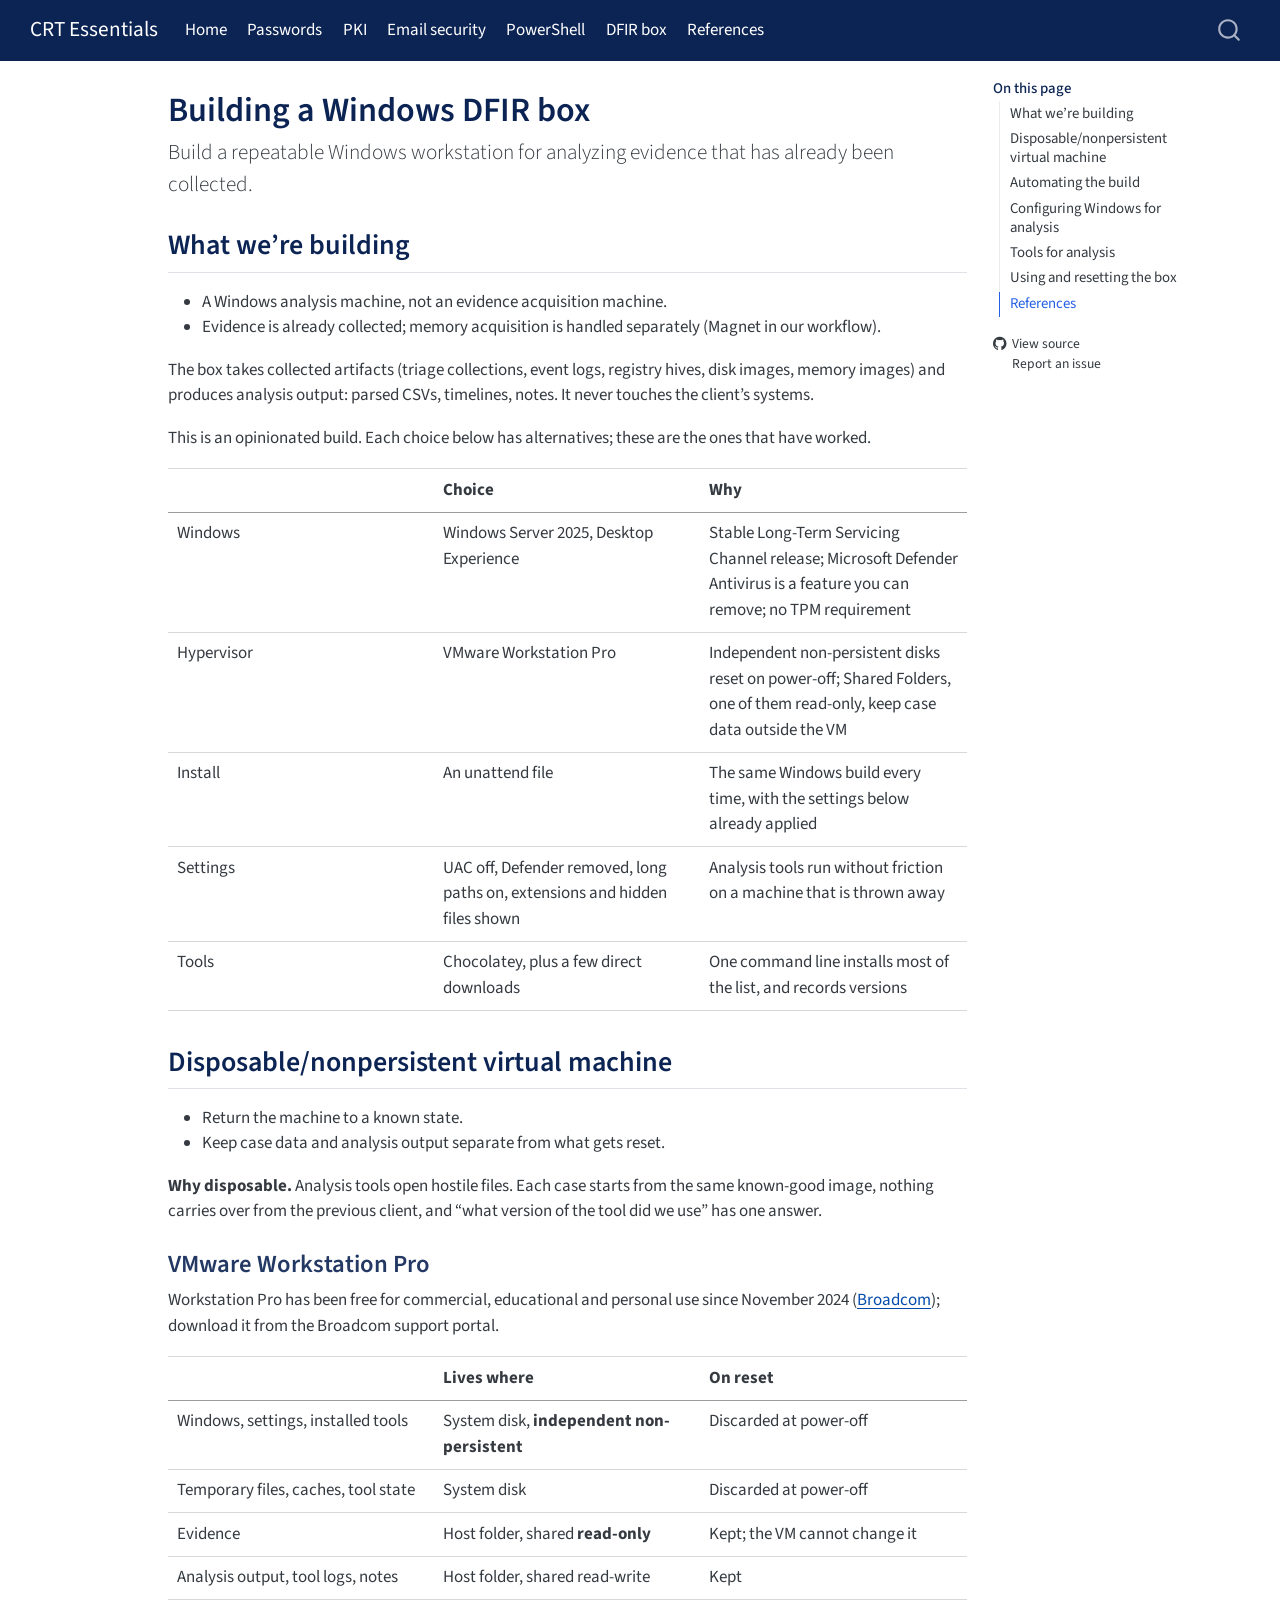
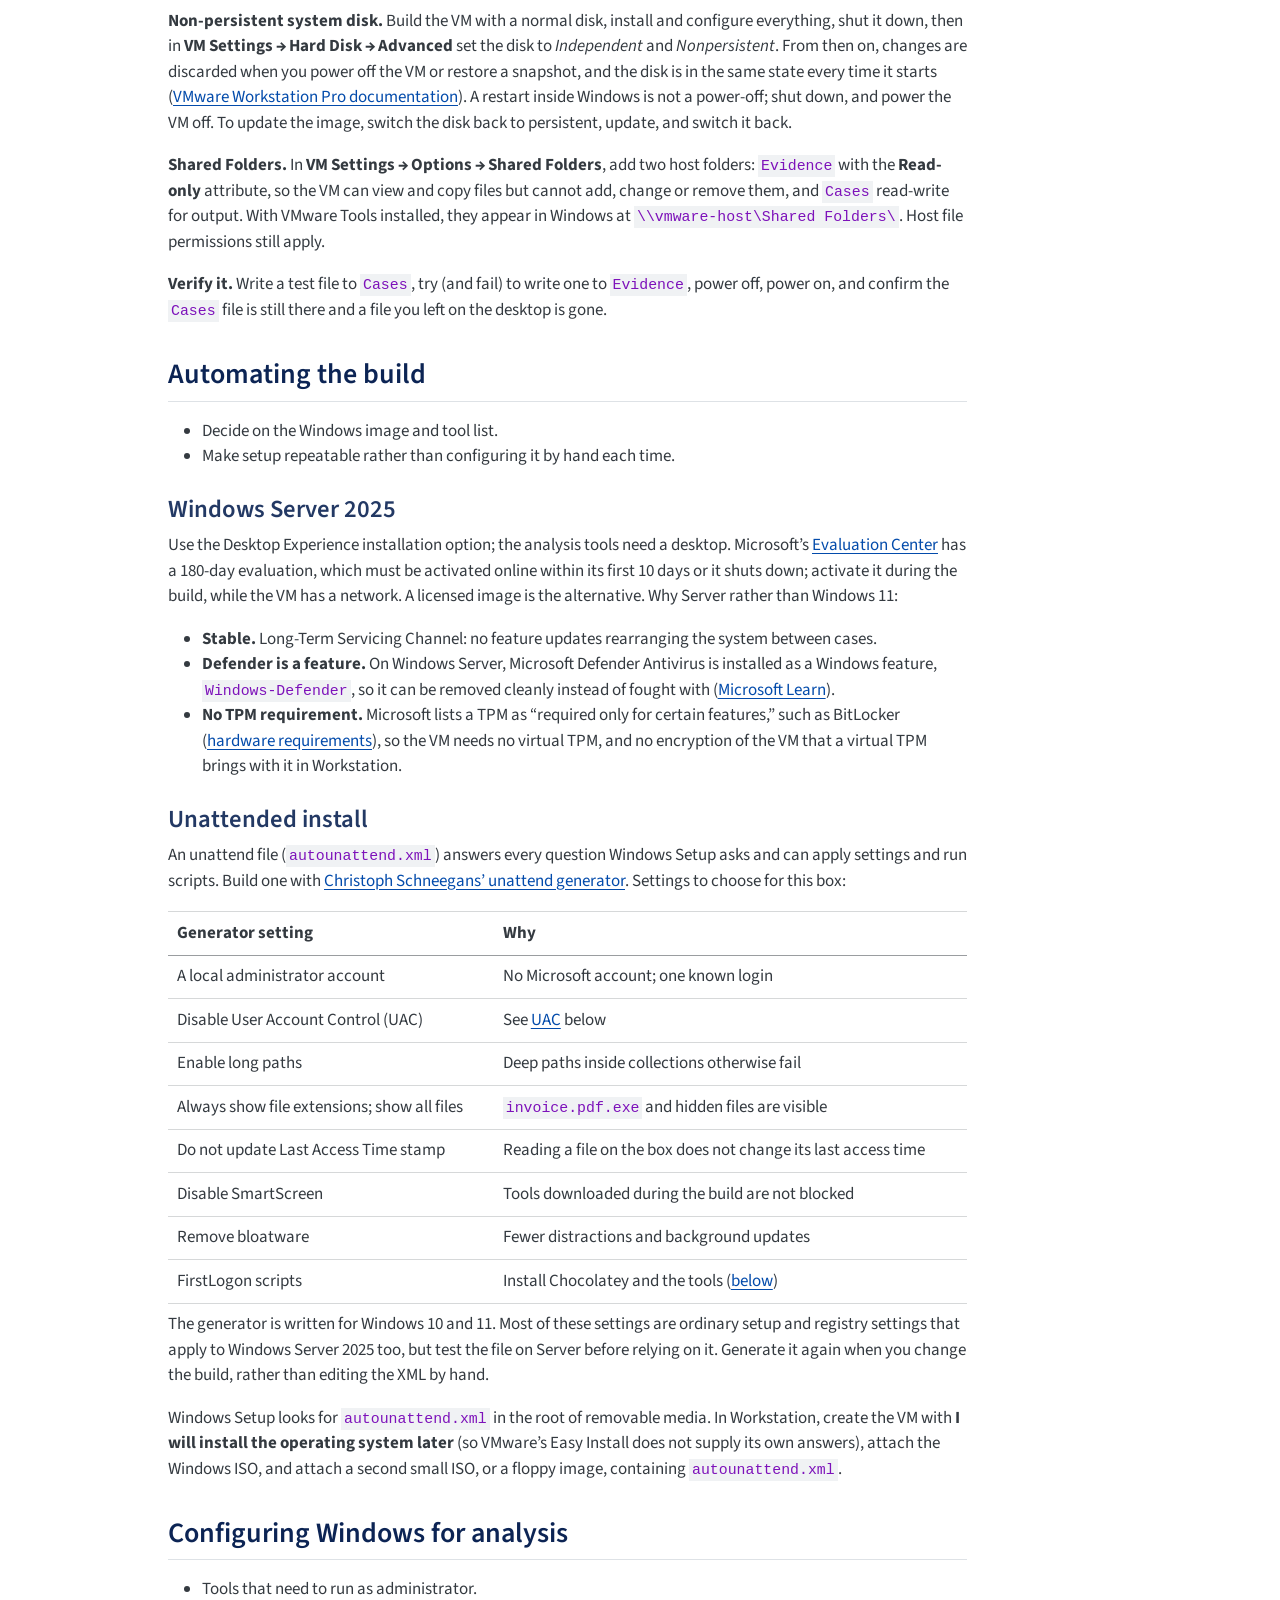
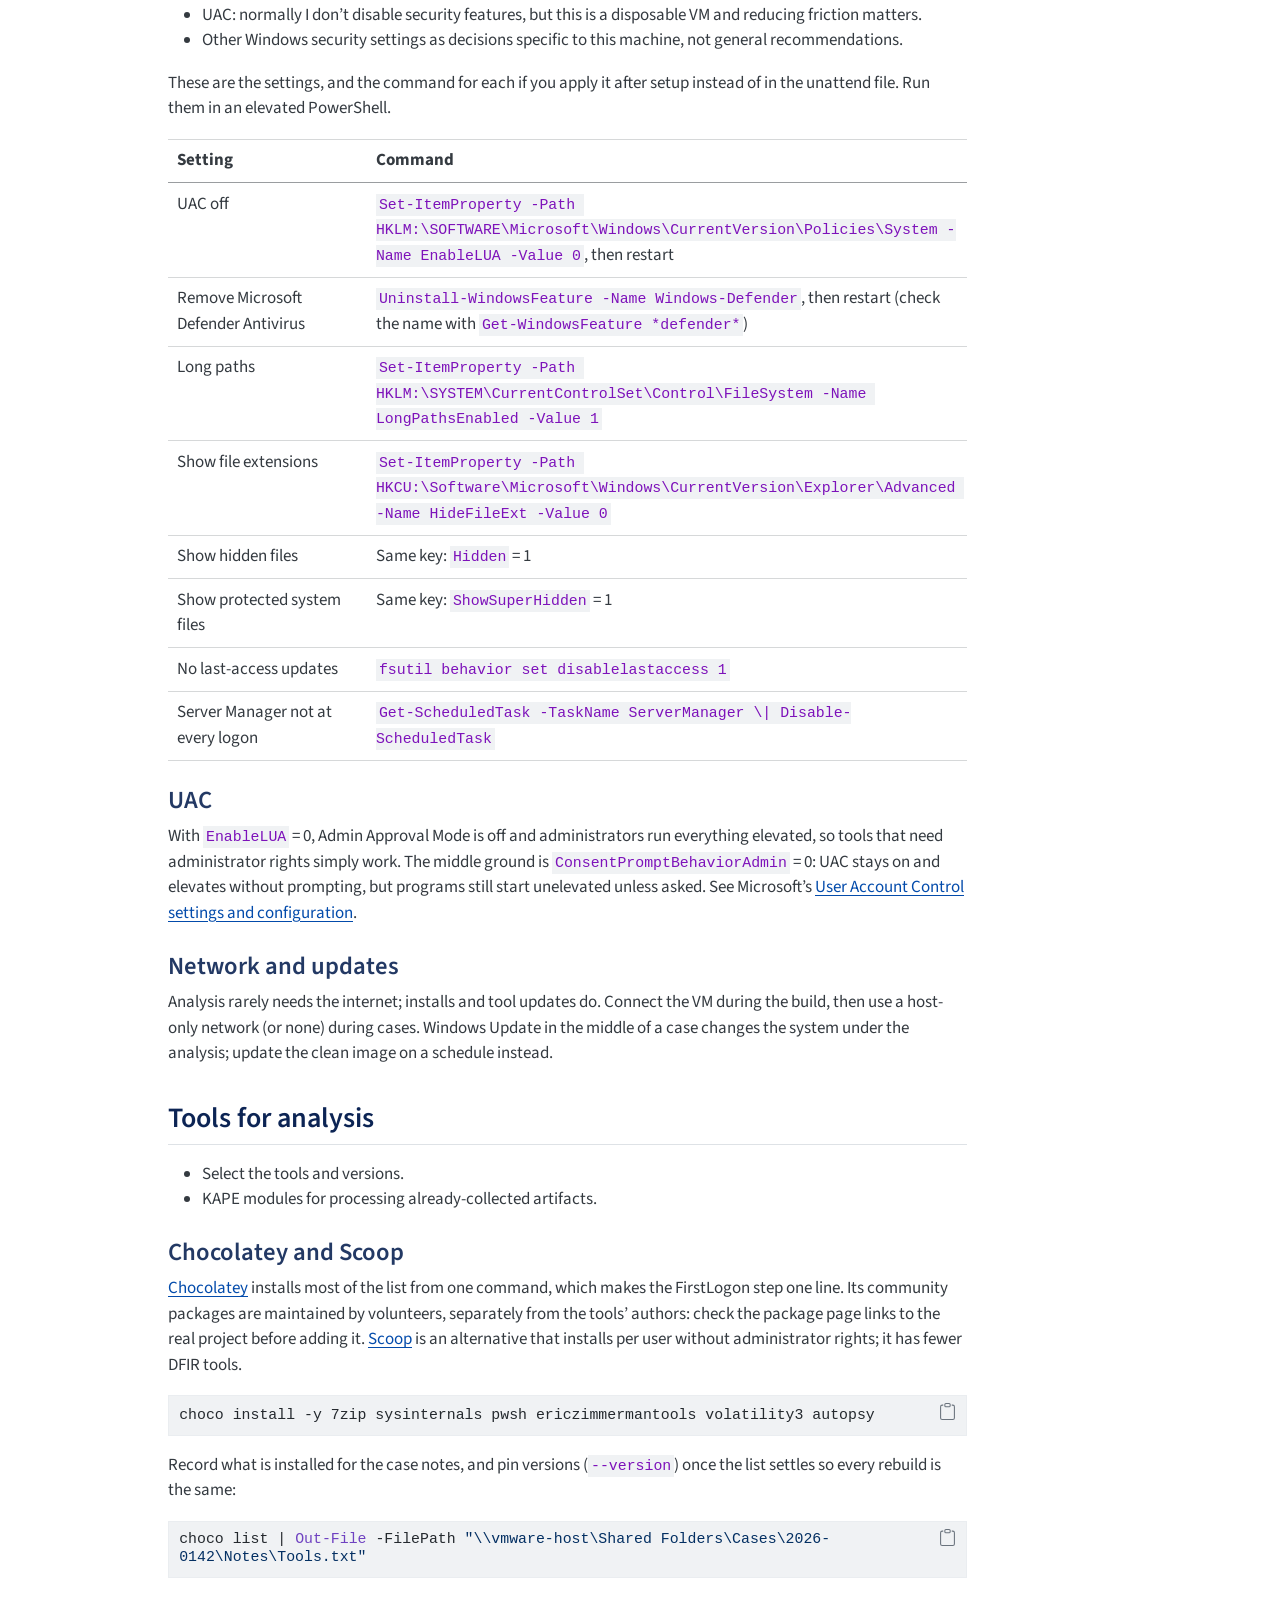
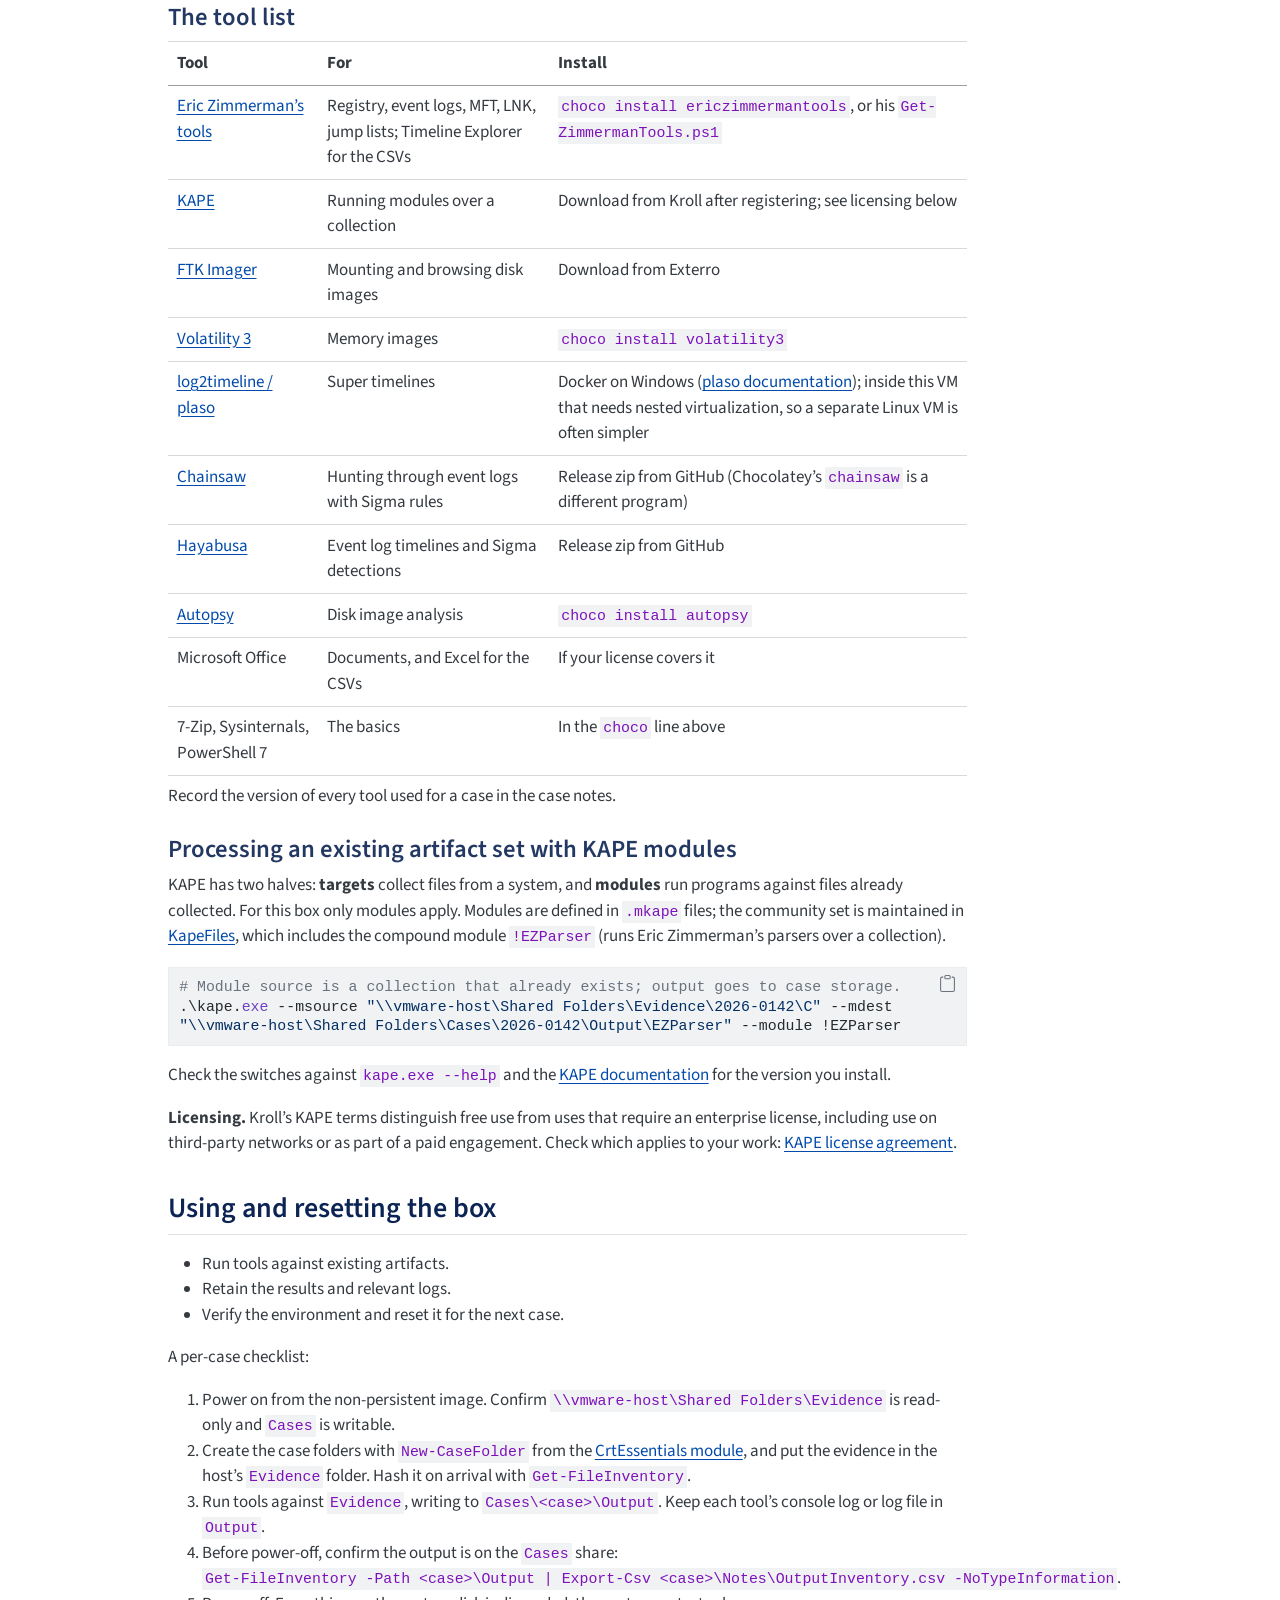
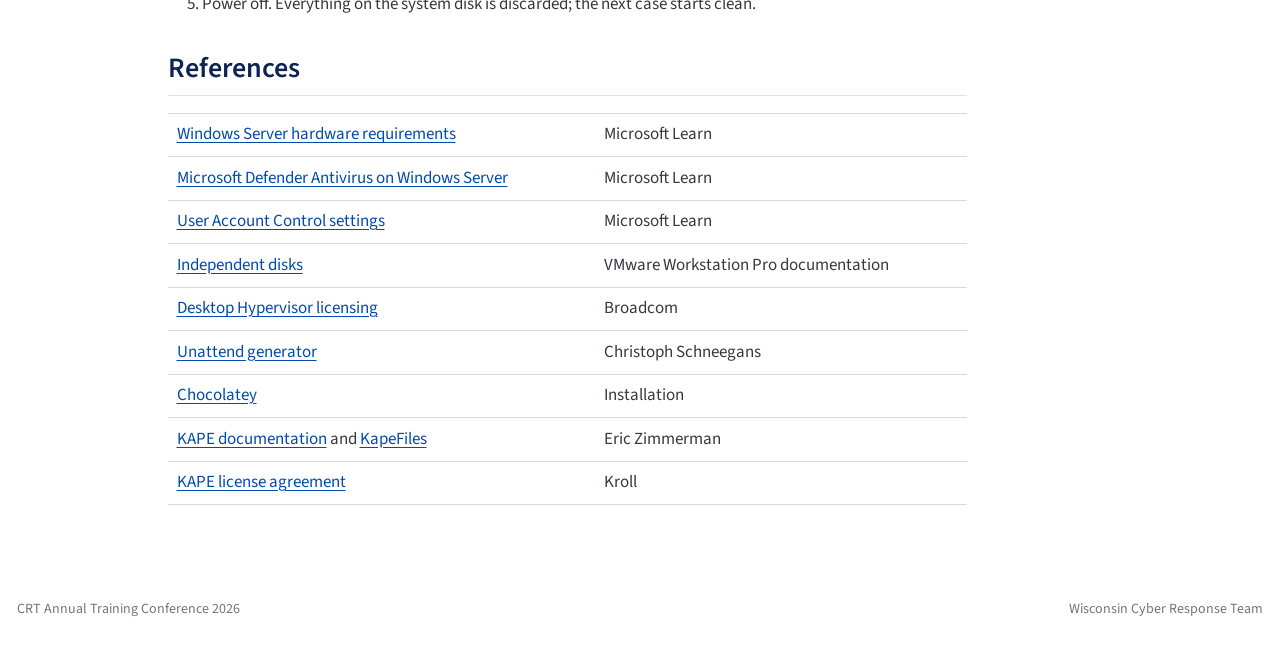
==== commit dccff312: "Deck: site URL and QR code, cleaned notes, highlighted transcripts, module slide, DFIR build; render" ====
--- a/docs/dfir.html
+++ b/docs/dfir.html
@@ -176,19 +176,28 @@
    
   <ul>
   <li><a href="#what-were-building" id="toc-what-were-building" class="nav-link active" data-scroll-target="#what-were-building">What we’re building</a></li>
-  <li><a href="#disposablenonpersistent-virtual-machine" id="toc-disposablenonpersistent-virtual-machine" class="nav-link" data-scroll-target="#disposablenonpersistent-virtual-machine">Disposable/nonpersistent virtual machine</a></li>
-  <li><a href="#build-automation" id="toc-build-automation" class="nav-link" data-scroll-target="#build-automation">Automating the build</a></li>
+  <li><a href="#disposablenonpersistent-virtual-machine" id="toc-disposablenonpersistent-virtual-machine" class="nav-link" data-scroll-target="#disposablenonpersistent-virtual-machine">Disposable/nonpersistent virtual machine</a>
+  <ul class="collapse">
+  <li><a href="#vmware-workstation-pro" id="toc-vmware-workstation-pro" class="nav-link" data-scroll-target="#vmware-workstation-pro">VMware Workstation Pro</a></li>
+  </ul></li>
+  <li><a href="#automating-the-build" id="toc-automating-the-build" class="nav-link" data-scroll-target="#automating-the-build">Automating the build</a>
+  <ul class="collapse">
+  <li><a href="#windows-server-2025" id="toc-windows-server-2025" class="nav-link" data-scroll-target="#windows-server-2025">Windows Server 2025</a></li>
+  <li><a href="#unattended-install" id="toc-unattended-install" class="nav-link" data-scroll-target="#unattended-install">Unattended install</a></li>
+  </ul></li>
   <li><a href="#configuring-windows-for-analysis" id="toc-configuring-windows-for-analysis" class="nav-link" data-scroll-target="#configuring-windows-for-analysis">Configuring Windows for analysis</a>
   <ul class="collapse">
   <li><a href="#uac" id="toc-uac" class="nav-link" data-scroll-target="#uac">UAC</a></li>
-  <li><a href="#other-settings-to-decide" id="toc-other-settings-to-decide" class="nav-link" data-scroll-target="#other-settings-to-decide">Other settings to decide</a></li>
+  <li><a href="#network-and-updates" id="toc-network-and-updates" class="nav-link" data-scroll-target="#network-and-updates">Network and updates</a></li>
   </ul></li>
   <li><a href="#tools-for-analysis" id="toc-tools-for-analysis" class="nav-link" data-scroll-target="#tools-for-analysis">Tools for analysis</a>
   <ul class="collapse">
+  <li><a href="#chocolatey-and-scoop" id="toc-chocolatey-and-scoop" class="nav-link" data-scroll-target="#chocolatey-and-scoop">Chocolatey and Scoop</a></li>
+  <li><a href="#the-tool-list" id="toc-the-tool-list" class="nav-link" data-scroll-target="#the-tool-list">The tool list</a></li>
   <li><a href="#processing-an-existing-artifact-set-with-kape-modules" id="toc-processing-an-existing-artifact-set-with-kape-modules" class="nav-link" data-scroll-target="#processing-an-existing-artifact-set-with-kape-modules">Processing an existing artifact set with KAPE modules</a></li>
   </ul></li>
   <li><a href="#using-and-resetting-the-box" id="toc-using-and-resetting-the-box" class="nav-link" data-scroll-target="#using-and-resetting-the-box">Using and resetting the box</a></li>
-  <li><a href="#open-decisions" id="toc-open-decisions" class="nav-link" data-scroll-target="#open-decisions">Open decisions</a></li>
+  <li><a href="#references" id="toc-references" class="nav-link" data-scroll-target="#references">References</a></li>
   </ul>
 <div class="toc-actions"><ul><li><a href="https://github.com/dzampino/crt-essentials-2026/blob/main/dfir.qmd" class="toc-action"><i class="bi bi-github"></i>View source</a></li><li><a href="https://github.com/dzampino/crt-essentials-2026/issues/new" class="toc-action"><i class="bi empty"></i>Report an issue</a></li></ul></div></nav>
     </div>
@@ -215,26 +224,55 @@
 </header>
 
 
-<div class="callout callout-style-default callout-note callout-titled">
-<div class="callout-header d-flex align-content-center">
-<div class="callout-icon-container">
-<i class="callout-icon"></i>
-</div>
-<div class="callout-title-container flex-fill">
-<span class="screen-reader-only">Note</span>Status
-</div>
-</div>
-<div class="callout-body-container callout-body">
-<p>Several implementation choices are still open: Windows version, hypervisor, networking, UAC and Defender configuration, reset method, persistent case storage, and the tool list. They are listed at the <a href="#open-decisions">end of this page</a>. Where this page shows a specific tool or setting, it is an example of the approach, not a selection.</p>
-</div>
-</div>
 <section id="what-were-building" class="level2">
 <h2 class="anchored" data-anchor-id="what-were-building">What we’re building</h2>
 <ul>
 <li>A Windows analysis machine, not an evidence acquisition machine.</li>
 <li>Evidence is already collected; memory acquisition is handled separately (Magnet in our workflow).</li>
 </ul>
-<p>The box takes collected artifacts (triage collections, event logs, registry hives, disk images) and produces analysis output: parsed CSVs, timelines, notes. It never touches the client’s systems.</p>
+<p>The box takes collected artifacts (triage collections, event logs, registry hives, disk images, memory images) and produces analysis output: parsed CSVs, timelines, notes. It never touches the client’s systems.</p>
+<p>This is an opinionated build. Each choice below has alternatives; these are the ones that have worked.</p>
+<table class="caption-top table">
+<colgroup>
+<col style="width: 33%">
+<col style="width: 33%">
+<col style="width: 33%">
+</colgroup>
+<thead>
+<tr class="header">
+<th></th>
+<th>Choice</th>
+<th>Why</th>
+</tr>
+</thead>
+<tbody>
+<tr class="odd">
+<td>Windows</td>
+<td>Windows Server 2025, Desktop Experience</td>
+<td>Stable Long-Term Servicing Channel release; Microsoft Defender Antivirus is a feature you can remove; no TPM requirement</td>
+</tr>
+<tr class="even">
+<td>Hypervisor</td>
+<td>VMware Workstation Pro</td>
+<td>Independent non-persistent disks reset on power-off; Shared Folders, one of them read-only, keep case data outside the VM</td>
+</tr>
+<tr class="odd">
+<td>Install</td>
+<td>An unattend file</td>
+<td>The same Windows build every time, with the settings below already applied</td>
+</tr>
+<tr class="even">
+<td>Settings</td>
+<td>UAC off, Defender removed, long paths on, extensions and hidden files shown</td>
+<td>Analysis tools run without friction on a machine that is thrown away</td>
+</tr>
+<tr class="odd">
+<td>Tools</td>
+<td>Chocolatey, plus a few direct downloads</td>
+<td>One command line installs most of the list, and records versions</td>
+</tr>
+</tbody>
+</table>
 </section>
 <section id="disposablenonpersistent-virtual-machine" class="level2">
 <h2 class="anchored" data-anchor-id="disposablenonpersistent-virtual-machine">Disposable/nonpersistent virtual machine</h2>
@@ -242,6 +280,10 @@
 <li>Return the machine to a known state.</li>
 <li>Keep case data and analysis output separate from what gets reset.</li>
 </ul>
+<p><strong>Why disposable.</strong> Analysis tools open hostile files. Each case starts from the same known-good image, nothing carries over from the previous client, and “what version of the tool did we use” has one answer.</p>
+<section id="vmware-workstation-pro" class="level3">
+<h3 class="anchored" data-anchor-id="vmware-workstation-pro">VMware Workstation Pro</h3>
+<p>Workstation Pro has been free for commercial, educational and personal use since November 2024 (<a href="https://knowledge.broadcom.com/external/article/368667/download-and-license-vmware-desktop-hypervisor.html">Broadcom</a>); download it from the Broadcom support portal.</p>
 <table class="caption-top table">
 <colgroup>
 <col style="width: 33%">
@@ -258,118 +300,94 @@
 <tbody>
 <tr class="odd">
 <td>Windows, settings, installed tools</td>
-<td>The VM’s system disk</td>
-<td>Returned to the clean snapshot</td>
+<td>System disk, <strong>independent non-persistent</strong></td>
+<td>Discarded at power-off</td>
 </tr>
 <tr class="even">
 <td>Temporary files, caches, tool state</td>
-<td>The VM’s system disk</td>
-<td>Discarded</td>
-</tr>
-<tr class="odd">
-<td>Evidence (read-only working copy)</td>
-<td>Persistent case storage</td>
-<td>Kept</td>
+<td>System disk</td>
+<td>Discarded at power-off</td>
+</tr>
+<tr class="odd">
+<td>Evidence</td>
+<td>Host folder, shared <strong>read-only</strong></td>
+<td>Kept; the VM cannot change it</td>
 </tr>
 <tr class="even">
 <td>Analysis output, tool logs, notes</td>
-<td>Persistent case storage</td>
+<td>Host folder, shared read-write</td>
 <td>Kept</td>
 </tr>
 </tbody>
 </table>
-<p><strong>Why disposable.</strong> Analysis tools open hostile files. Each case starts from the same known-good image, nothing carries over from the previous client, and “what version of the tool did we use” has one answer.</p>
-<p><strong>How the reset can work</strong> (the method is an open decision):</p>
-<table class="caption-top table">
-<colgroup>
-<col style="width: 33%">
-<col style="width: 33%">
-<col style="width: 33%">
-</colgroup>
-<thead>
-<tr class="header">
-<th>Option</th>
-<th>How it resets</th>
-<th>Keeping case data out of the reset</th>
-</tr>
-</thead>
-<tbody>
-<tr class="odd">
-<td>Hyper-V checkpoint</td>
-<td>Apply the clean checkpoint</td>
-<td>Checkpoints cover the VM’s virtual disks, so keep case data on a share or storage outside the VM</td>
-</tr>
-<tr class="even">
-<td>VMware Workstation snapshot</td>
-<td>Revert to snapshot</td>
-<td>A disk in <strong>independent-persistent</strong> mode is not included in snapshots</td>
-</tr>
-<tr class="odd">
-<td>Differencing disk over a clean parent</td>
-<td>Delete and recreate the child disk</td>
-<td>Case data on a separate disk or share</td>
-</tr>
-<tr class="even">
-<td>Windows Sandbox</td>
-<td>Every session starts clean</td>
-<td>Map a host folder in the <code>.wsb</code> configuration; tools must be installed each session</td>
-</tr>
-</tbody>
-</table>
-<p>Whatever the method, verify it: write a test file to the case storage, reset, and confirm the file is still there and the system disk change is gone. <code>Test-DfirBox.ps1</code> (below) does the first half.</p>
-</section>
-<section id="build-automation" class="level2">
-<h2 class="anchored" data-anchor-id="build-automation">Automating the build</h2>
+<p><strong>Non-persistent system disk.</strong> Build the VM with a normal disk, install and configure everything, shut it down, then in <strong>VM Settings → Hard Disk → Advanced</strong> set the disk to <em>Independent</em> and <em>Nonpersistent</em>. From then on, changes are discarded when you power off the VM or restore a snapshot, and the disk is in the same state every time it starts (<a href="https://docs.vmware.com/en/VMware-Workstation-Pro/17/com.vmware.ws.using.doc/GUID-A6792F54-2734-4AF4-9473-C8B9AD8321AF.html">VMware Workstation Pro documentation</a>). A restart inside Windows is not a power-off; shut down, and power the VM off. To update the image, switch the disk back to persistent, update, and switch it back.</p>
+<p><strong>Shared Folders.</strong> In <strong>VM Settings → Options → Shared Folders</strong>, add two host folders: <code>Evidence</code> with the <strong>Read-only</strong> attribute, so the VM can view and copy files but cannot add, change or remove them, and <code>Cases</code> read-write for output. With VMware Tools installed, they appear in Windows at <code>\\vmware-host\Shared Folders\</code>. Host file permissions still apply.</p>
+<p><strong>Verify it.</strong> Write a test file to <code>Cases</code>, try (and fail) to write one to <code>Evidence</code>, power off, power on, and confirm the <code>Cases</code> file is still there and a file you left on the desktop is gone.</p>
+</section>
+</section>
+<section id="automating-the-build" class="level2">
+<h2 class="anchored" data-anchor-id="automating-the-build">Automating the build</h2>
 <ul>
 <li>Decide on the Windows image and tool list.</li>
 <li>Make setup repeatable rather than configuring it by hand each time.</li>
 </ul>
-<p>The pattern: a clean Windows image, then scripts that install and configure everything from a data file, then a snapshot. Rebuilding for a new tool version means editing the data file and rerunning, not remembering clicks.</p>
-<ol type="1">
-<li>Create the VM from the chosen Windows image. Microsoft’s Evaluation Center publishes time-limited Windows Enterprise evaluation images; a licensed image is the alternative.</li>
-<li>Copy the scripts into the VM and review <code>DfirTools.psd1</code>.</li>
-<li>Run with <code>-WhatIf</code> to see every change, then for real with <code>-Verbose</code>.</li>
-<li>Run <code>Test-DfirBox.ps1</code>, then shut down and take the <strong>clean</strong> snapshot.</li>
-</ol>
-<div class="code-copy-outer-scaffold"><div class="sourceCode" id="cb1"><pre class="sourceCode powershell code-with-copy"><code class="sourceCode powershell"><span id="cb1-1"><a href="#cb1-1" aria-hidden="true" tabindex="-1"></a><span class="fu">Set-Location</span> C<span class="op">:</span>\Build</span>
-<span id="cb1-2"><a href="#cb1-2" aria-hidden="true" tabindex="-1"></a><span class="op">.</span>\Install-DfirTools<span class="op">.</span><span class="fu">ps1</span> <span class="op">-</span>WhatIf</span>
-<span id="cb1-3"><a href="#cb1-3" aria-hidden="true" tabindex="-1"></a><span class="op">.</span>\Install-DfirTools<span class="op">.</span><span class="fu">ps1</span> <span class="op">-</span>Verbose</span>
-<span id="cb1-4"><a href="#cb1-4" aria-hidden="true" tabindex="-1"></a><span class="op">.</span>\Set-DfirAnalysisSettings<span class="op">.</span><span class="fu">ps1</span> <span class="op">-</span>UacMode NoPrompt <span class="op">-</span>DefenderExclusionPath C<span class="op">:</span>\Tools <span class="op">-</span>WhatIf</span>
-<span id="cb1-5"><a href="#cb1-5" aria-hidden="true" tabindex="-1"></a><span class="op">.</span>\Test-DfirBox<span class="op">.</span><span class="fu">ps1</span> <span class="op">-</span>CaseRoot E<span class="op">:</span>\Cases <span class="op">|</span> <span class="fu">Format-Table</span></span></code></pre></div><button title="Copy to Clipboard" class="code-copy-button"><i class="bi"></i></button></div>
+<section id="windows-server-2025" class="level3">
+<h3 class="anchored" data-anchor-id="windows-server-2025">Windows Server 2025</h3>
+<p>Use the Desktop Experience installation option; the analysis tools need a desktop. Microsoft’s <a href="https://www.microsoft.com/en-us/evalcenter/download-windows-server-2025">Evaluation Center</a> has a 180-day evaluation, which must be activated online within its first 10 days or it shuts down; activate it during the build, while the VM has a network. A licensed image is the alternative. Why Server rather than Windows 11:</p>
+<ul>
+<li><strong>Stable.</strong> Long-Term Servicing Channel: no feature updates rearranging the system between cases.</li>
+<li><strong>Defender is a feature.</strong> On Windows Server, Microsoft Defender Antivirus is installed as a Windows feature, <code>Windows-Defender</code>, so it can be removed cleanly instead of fought with (<a href="https://learn.microsoft.com/en-us/defender-endpoint/microsoft-defender-antivirus-windows-server-configure">Microsoft Learn</a>).</li>
+<li><strong>No TPM requirement.</strong> Microsoft lists a TPM as “required only for certain features,” such as BitLocker (<a href="https://learn.microsoft.com/en-us/windows-server/get-started/hardware-requirements">hardware requirements</a>), so the VM needs no virtual TPM, and no encryption of the VM that a virtual TPM brings with it in Workstation.</li>
+</ul>
+</section>
+<section id="unattended-install" class="level3">
+<h3 class="anchored" data-anchor-id="unattended-install">Unattended install</h3>
+<p>An unattend file (<code>autounattend.xml</code>) answers every question Windows Setup asks and can apply settings and run scripts. Build one with <a href="https://schneegans.de/windows/unattend-generator/">Christoph Schneegans’ unattend generator</a>. Settings to choose for this box:</p>
 <table class="caption-top table">
 <thead>
 <tr class="header">
-<th>File</th>
-<th>What it does</th>
+<th>Generator setting</th>
+<th>Why</th>
 </tr>
 </thead>
 <tbody>
 <tr class="odd">
-<td><a href="files/scripts/DfirTools.psd1">DfirTools.psd1</a></td>
-<td>The tool manifest: tool folder, winget package IDs and optional pinned versions. <strong>Example entries only.</strong></td>
-</tr>
-<tr class="even">
-<td><a href="files/scripts/Install-DfirTools.ps1">Install-DfirTools.ps1</a></td>
-<td>Installs each package with winget, optionally downloads Eric Zimmerman’s tools with his <code>Get-ZimmermanTools.ps1</code>, and writes <code>ToolInventory.csv</code> with installed versions. Supports <code>-WhatIf</code>.</td>
-</tr>
-<tr class="odd">
-<td><a href="files/scripts/Set-DfirAnalysisSettings.ps1">Set-DfirAnalysisSettings.ps1</a></td>
-<td>Sets UAC prompt behavior and optional Defender exclusions for this VM. Supports <code>-WhatIf</code> and <code>-Confirm</code>.</td>
-</tr>
-<tr class="even">
-<td><a href="files/scripts/Test-DfirBox.ps1">Test-DfirBox.ps1</a></td>
-<td>Checks case storage exists, is writable and is not on the system drive; lists files retained; checks tool folder and free space. Read-only apart from a temporary marker file.</td>
+<td>A local administrator account</td>
+<td>No Microsoft account; one known login</td>
+</tr>
+<tr class="even">
+<td>Disable User Account Control (UAC)</td>
+<td>See <a href="#uac">UAC</a> below</td>
+</tr>
+<tr class="odd">
+<td>Enable long paths</td>
+<td>Deep paths inside collections otherwise fail</td>
+</tr>
+<tr class="even">
+<td>Always show file extensions; show all files</td>
+<td><code>invoice.pdf.exe</code> and hidden files are visible</td>
+</tr>
+<tr class="odd">
+<td>Do not update Last Access Time stamp</td>
+<td>Reading a file on the box does not change its last access time</td>
+</tr>
+<tr class="even">
+<td>Disable SmartScreen</td>
+<td>Tools downloaded during the build are not blocked</td>
+</tr>
+<tr class="odd">
+<td>Remove bloatware</td>
+<td>Fewer distractions and background updates</td>
+</tr>
+<tr class="even">
+<td>FirstLogon scripts</td>
+<td>Install Chocolatey and the tools (<a href="#tools-for-analysis">below</a>)</td>
 </tr>
 </tbody>
 </table>
-<p><code>-WhatIf</code> output from <code>Install-DfirTools.ps1</code> with the example manifest:</p>
-<pre class="text"><code>What if: Performing the operation "Create tool folder" on target "C:\Tools".
-What if: Performing the operation "winget install" on target "7-Zip".
-What if: Performing the operation "winget install" on target "Sysinternals Suite".
-What if: Performing the operation "winget install" on target "PowerShell 7".
-What if: Performing the operation "Download Eric Zimmerman's tools (.NET 9)" on target "C:\Tools\EZTools".
-What if: Performing the operation "Write tool inventory" on target "C:\Tools\ToolInventory.csv".</code></pre>
-<p>Pin versions in the manifest (<code>Version = '26.04'</code>) once the tool list is settled; an unpinned build installs whatever is current that day. The winget package IDs in the example manifest were confirmed with <code>winget show --id &lt;id&gt; --exact</code> on October 16, 2026.</p>
+<p>The generator is written for Windows 10 and 11. Most of these settings are ordinary setup and registry settings that apply to Windows Server 2025 too, but test the file on Server before relying on it. Generate it again when you change the build, rather than editing the XML by hand.</p>
+<p>Windows Setup looks for <code>autounattend.xml</code> in the root of removable media. In Workstation, create the VM with <strong>I will install the operating system later</strong> (so VMware’s Easy Install does not supply its own answers), attach the Windows ISO, and attach a second small ISO, or a floppy image, containing <code>autounattend.xml</code>.</p>
+</section>
 </section>
 <section id="configuring-windows-for-analysis" class="level2">
 <h2 class="anchored" data-anchor-id="configuring-windows-for-analysis">Configuring Windows for analysis</h2>
@@ -378,53 +396,7 @@
 <li>UAC: normally I don’t disable security features, but this is a disposable VM and reducing friction matters.</li>
 <li>Other Windows security settings as decisions specific to this machine, not general recommendations.</li>
 </ul>
-<section id="uac" class="level3">
-<h3 class="anchored" data-anchor-id="uac">UAC</h3>
-<p>Two registry values under <code>HKLM:\SOFTWARE\Microsoft\Windows\CurrentVersion\Policies\System</code> control it:</p>
-<table class="caption-top table">
-<colgroup>
-<col style="width: 21%">
-<col style="width: 28%">
-<col style="width: 28%">
-<col style="width: 21%">
-</colgroup>
-<thead>
-<tr class="header">
-<th><code>-UacMode</code></th>
-<th style="text-align: right;"><code>EnableLUA</code></th>
-<th style="text-align: right;"><code>ConsentPromptBehaviorAdmin</code></th>
-<th>Effect</th>
-</tr>
-</thead>
-<tbody>
-<tr class="odd">
-<td><code>NoPrompt</code></td>
-<td style="text-align: right;">1</td>
-<td style="text-align: right;">0</td>
-<td>UAC stays on; programs still start with a standard token, and elevation happens without a prompt.</td>
-</tr>
-<tr class="even">
-<td><code>Disabled</code></td>
-<td style="text-align: right;">0</td>
-<td style="text-align: right;">0</td>
-<td>Admin Approval Mode off; administrators run everything elevated. Needs a restart.</td>
-</tr>
-<tr class="odd">
-<td><code>Default</code></td>
-<td style="text-align: right;">1</td>
-<td style="text-align: right;">5</td>
-<td>Windows default: prompt for consent for non-Windows binaries.</td>
-</tr>
-</tbody>
-</table>
-<p><code>NoPrompt</code> removes the friction while keeping the elevation boundary visible to tools that check for it. See Microsoft’s <a href="https://learn.microsoft.com/en-us/windows/security/application-security/application-control/user-account-control/settings-and-configuration">User Account Control settings and configuration</a>.</p>
-<pre class="text"><code>PS&gt; .\Set-DfirAnalysisSettings.ps1 -UacMode NoPrompt -DefenderExclusionPath C:\Tools -WhatIf -Verbose
-VERBOSE: EnableLUA is already 1
-What if: Performing the operation "Set from 2 to 0" on target "HKLM:\SOFTWARE\Microsoft\Windows\CurrentVersion\Policies\System\ConsentPromptBehaviorAdmin".
-What if: Performing the operation "Add Microsoft Defender exclusion" on target "C:\Tools".</code></pre>
-</section>
-<section id="other-settings-to-decide" class="level3">
-<h3 class="anchored" data-anchor-id="other-settings-to-decide">Other settings to decide</h3>
+<p>These are the settings, and the command for each if you apply it after setup instead of in the unattend file. Run them in an elevated PowerShell.</p>
 <table class="caption-top table">
 <colgroup>
 <col style="width: 50%">
@@ -433,44 +405,138 @@
 <thead>
 <tr class="header">
 <th>Setting</th>
-<th>Consideration</th>
+<th>Command</th>
 </tr>
 </thead>
 <tbody>
 <tr class="odd">
-<td>Microsoft Defender</td>
-<td>Real-time scanning can quarantine evidence files and slow parsers; turning it off removes a safety net on a machine that opens hostile files. Options include excluding the tool folder only, excluding the case folder, or leaving it on and scanning evidence deliberately.</td>
-</tr>
-<tr class="even">
-<td>Network</td>
-<td>Analysis rarely needs the internet; installs and tool updates do. Options: networked during build only, host-only network during cases, or a controlled egress path.</td>
-</tr>
-<tr class="odd">
-<td>Windows Update</td>
-<td>Updates during a case change the system mid-analysis; updating the clean image periodically keeps it patched.</td>
-</tr>
-<tr class="even">
-<td>SmartScreen and Mark of the Web</td>
-<td>Tools downloaded during the build carry Mark of the Web; scripted installs avoid repeated prompts.</td>
+<td>UAC off</td>
+<td><code>Set-ItemProperty -Path HKLM:\SOFTWARE\Microsoft\Windows\CurrentVersion\Policies\System -Name EnableLUA -Value 0</code>, then restart</td>
+</tr>
+<tr class="even">
+<td>Remove Microsoft Defender Antivirus</td>
+<td><code>Uninstall-WindowsFeature -Name Windows-Defender</code>, then restart (check the name with <code>Get-WindowsFeature *defender*</code>)</td>
+</tr>
+<tr class="odd">
+<td>Long paths</td>
+<td><code>Set-ItemProperty -Path HKLM:\SYSTEM\CurrentControlSet\Control\FileSystem -Name LongPathsEnabled -Value 1</code></td>
+</tr>
+<tr class="even">
+<td>Show file extensions</td>
+<td><code>Set-ItemProperty -Path HKCU:\Software\Microsoft\Windows\CurrentVersion\Explorer\Advanced -Name HideFileExt -Value 0</code></td>
+</tr>
+<tr class="odd">
+<td>Show hidden files</td>
+<td>Same key: <code>Hidden</code> = 1</td>
+</tr>
+<tr class="even">
+<td>Show protected system files</td>
+<td>Same key: <code>ShowSuperHidden</code> = 1</td>
+</tr>
+<tr class="odd">
+<td>No last-access updates</td>
+<td><code>fsutil behavior set disablelastaccess 1</code></td>
+</tr>
+<tr class="even">
+<td>Server Manager not at every logon</td>
+<td><code>Get-ScheduledTask -TaskName ServerManager \| Disable-ScheduledTask</code></td>
 </tr>
 </tbody>
 </table>
+<section id="uac" class="level3">
+<h3 class="anchored" data-anchor-id="uac">UAC</h3>
+<p>With <code>EnableLUA</code> = 0, Admin Approval Mode is off and administrators run everything elevated, so tools that need administrator rights simply work. The middle ground is <code>ConsentPromptBehaviorAdmin</code> = 0: UAC stays on and elevates without prompting, but programs still start unelevated unless asked. See Microsoft’s <a href="https://learn.microsoft.com/en-us/windows/security/application-security/application-control/user-account-control/settings-and-configuration">User Account Control settings and configuration</a>.</p>
+</section>
+<section id="network-and-updates" class="level3">
+<h3 class="anchored" data-anchor-id="network-and-updates">Network and updates</h3>
+<p>Analysis rarely needs the internet; installs and tool updates do. Connect the VM during the build, then use a host-only network (or none) during cases. Windows Update in the middle of a case changes the system under the analysis; update the clean image on a schedule instead.</p>
 </section>
 </section>
 <section id="tools-for-analysis" class="level2">
 <h2 class="anchored" data-anchor-id="tools-for-analysis">Tools for analysis</h2>
 <ul>
 <li>Select the tools and versions.</li>
-<li>KAPE modules for processing already-collected artifacts (intended tool name to be confirmed).</li>
+<li>KAPE modules for processing already-collected artifacts.</li>
 </ul>
-<p>The tool list is open. Record the version of every tool used for a case in the case notes; <code>ToolInventory.csv</code> from the build is a starting point.</p>
+<section id="chocolatey-and-scoop" class="level3">
+<h3 class="anchored" data-anchor-id="chocolatey-and-scoop">Chocolatey and Scoop</h3>
+<p><a href="https://chocolatey.org/install">Chocolatey</a> installs most of the list from one command, which makes the FirstLogon step one line. Its community packages are maintained by volunteers, separately from the tools’ authors: check the package page links to the real project before adding it. <a href="https://scoop.sh/">Scoop</a> is an alternative that installs per user without administrator rights; it has fewer DFIR tools.</p>
+<div class="code-copy-outer-scaffold"><div class="sourceCode" id="cb1"><pre class="sourceCode powershell code-with-copy"><code class="sourceCode powershell"><span id="cb1-1"><a href="#cb1-1" aria-hidden="true" tabindex="-1"></a>choco install <span class="op">-</span>y 7zip sysinternals pwsh ericzimmermantools volatility3 autopsy</span></code></pre></div><button title="Copy to Clipboard" class="code-copy-button"><i class="bi"></i></button></div>
+<p>Record what is installed for the case notes, and pin versions (<code>--version</code>) once the list settles so every rebuild is the same:</p>
+<div class="code-copy-outer-scaffold"><div class="sourceCode" id="cb2"><pre class="sourceCode powershell code-with-copy"><code class="sourceCode powershell"><span id="cb2-1"><a href="#cb2-1" aria-hidden="true" tabindex="-1"></a>choco list <span class="op">|</span> <span class="fu">Out-File</span> <span class="op">-</span>FilePath <span class="st">"\\vmware-host\Shared Folders\Cases\2026-0142\Notes\Tools.txt"</span></span></code></pre></div><button title="Copy to Clipboard" class="code-copy-button"><i class="bi"></i></button></div>
+</section>
+<section id="the-tool-list" class="level3">
+<h3 class="anchored" data-anchor-id="the-tool-list">The tool list</h3>
+<table class="caption-top table">
+<thead>
+<tr class="header">
+<th>Tool</th>
+<th>For</th>
+<th>Install</th>
+</tr>
+</thead>
+<tbody>
+<tr class="odd">
+<td><a href="https://ericzimmerman.github.io/">Eric Zimmerman’s tools</a></td>
+<td>Registry, event logs, MFT, LNK, jump lists; Timeline Explorer for the CSVs</td>
+<td><code>choco install ericzimmermantools</code>, or his <code>Get-ZimmermanTools.ps1</code></td>
+</tr>
+<tr class="even">
+<td><a href="https://www.kroll.com/kape">KAPE</a></td>
+<td>Running modules over a collection</td>
+<td>Download from Kroll after registering; see licensing below</td>
+</tr>
+<tr class="odd">
+<td><a href="https://www.exterro.com/digital-forensics-software/ftk-imager">FTK Imager</a></td>
+<td>Mounting and browsing disk images</td>
+<td>Download from Exterro</td>
+</tr>
+<tr class="even">
+<td><a href="https://github.com/volatilityfoundation/volatility3">Volatility 3</a></td>
+<td>Memory images</td>
+<td><code>choco install volatility3</code></td>
+</tr>
+<tr class="odd">
+<td><a href="https://plaso.readthedocs.io/">log2timeline / plaso</a></td>
+<td>Super timelines</td>
+<td>Docker on Windows (<a href="https://plaso.readthedocs.io/en/latest/sources/user/Users-Guide.html">plaso documentation</a>); inside this VM that needs nested virtualization, so a separate Linux VM is often simpler</td>
+</tr>
+<tr class="even">
+<td><a href="https://github.com/WithSecureLabs/chainsaw">Chainsaw</a></td>
+<td>Hunting through event logs with Sigma rules</td>
+<td>Release zip from GitHub (Chocolatey’s <code>chainsaw</code> is a different program)</td>
+</tr>
+<tr class="odd">
+<td><a href="https://github.com/Yamato-Security/hayabusa">Hayabusa</a></td>
+<td>Event log timelines and Sigma detections</td>
+<td>Release zip from GitHub</td>
+</tr>
+<tr class="even">
+<td><a href="https://www.sleuthkit.org/autopsy/">Autopsy</a></td>
+<td>Disk image analysis</td>
+<td><code>choco install autopsy</code></td>
+</tr>
+<tr class="odd">
+<td>Microsoft Office</td>
+<td>Documents, and Excel for the CSVs</td>
+<td>If your license covers it</td>
+</tr>
+<tr class="even">
+<td>7-Zip, Sysinternals, PowerShell 7</td>
+<td>The basics</td>
+<td>In the <code>choco</code> line above</td>
+</tr>
+</tbody>
+</table>
+<p>Record the version of every tool used for a case in the case notes.</p>
+</section>
 <section id="processing-an-existing-artifact-set-with-kape-modules" class="level3">
 <h3 class="anchored" data-anchor-id="processing-an-existing-artifact-set-with-kape-modules">Processing an existing artifact set with KAPE modules</h3>
 <p>KAPE has two halves: <strong>targets</strong> collect files from a system, and <strong>modules</strong> run programs against files already collected. For this box only modules apply. Modules are defined in <code>.mkape</code> files; the community set is maintained in <a href="https://github.com/EricZimmerman/KapeFiles">KapeFiles</a>, which includes the compound module <code>!EZParser</code> (runs Eric Zimmerman’s parsers over a collection).</p>
-<div class="code-copy-outer-scaffold"><div class="sourceCode" id="cb4"><pre class="sourceCode powershell code-with-copy"><code class="sourceCode powershell"><span id="cb4-1"><a href="#cb4-1" aria-hidden="true" tabindex="-1"></a><span class="co"># Module source is a collection that already exists; output goes to case storage.</span></span>
-<span id="cb4-2"><a href="#cb4-2" aria-hidden="true" tabindex="-1"></a><span class="op">.</span>\kape<span class="op">.</span><span class="fu">exe</span> <span class="op">--</span>msource E<span class="op">:</span>\Cases\<span class="dv">2026</span><span class="op">-</span><span class="dv">0142</span>\Collected\C <span class="op">--</span>mdest E<span class="op">:</span>\Cases\<span class="dv">2026</span><span class="op">-</span><span class="dv">0142</span>\Output\EZParser <span class="op">--</span>module <span class="op">!</span>EZParser</span></code></pre></div><button title="Copy to Clipboard" class="code-copy-button"><i class="bi"></i></button></div>
+<div class="code-copy-outer-scaffold"><div class="sourceCode" id="cb3"><pre class="sourceCode powershell code-with-copy"><code class="sourceCode powershell"><span id="cb3-1"><a href="#cb3-1" aria-hidden="true" tabindex="-1"></a><span class="co"># Module source is a collection that already exists; output goes to case storage.</span></span>
+<span id="cb3-2"><a href="#cb3-2" aria-hidden="true" tabindex="-1"></a><span class="op">.</span>\kape<span class="op">.</span><span class="fu">exe</span> <span class="op">--</span>msource <span class="st">"\\vmware-host\Shared Folders\Evidence\2026-0142\C"</span> <span class="op">--</span>mdest <span class="st">"\\vmware-host\Shared Folders\Cases\2026-0142\Output\EZParser"</span> <span class="op">--</span>module <span class="op">!</span>EZParser</span></code></pre></div><button title="Copy to Clipboard" class="code-copy-button"><i class="bi"></i></button></div>
 <p>Check the switches against <code>kape.exe --help</code> and the <a href="https://ericzimmerman.github.io/KapeDocs/">KAPE documentation</a> for the version you install.</p>
-<p><strong>Licensing.</strong> Kroll’s KAPE terms distinguish free use from uses that require an enterprise license, including use on third-party networks or as part of a paid engagement. Confirm which applies to CRT work before selecting it: <a href="https://www.kroll.com/en/kape-license-agreement">KAPE license agreement</a>.</p>
+<p><strong>Licensing.</strong> Kroll’s KAPE terms distinguish free use from uses that require an enterprise license, including use on third-party networks or as part of a paid engagement. Check which applies to your work: <a href="https://www.kroll.com/en/kape-license-agreement">KAPE license agreement</a>.</p>
 </section>
 </section>
 <section id="using-and-resetting-the-box" class="level2">
@@ -480,64 +546,57 @@
 <li>Retain the results and relevant logs.</li>
 <li>Verify the environment and reset it for the next case.</li>
 </ul>
-<p>A per-case checklist (proposed):</p>
+<p>A per-case checklist:</p>
 <ol type="1">
-<li>Start from the clean snapshot. Run <code>Test-DfirBox.ps1 -CaseRoot &lt;case storage&gt;</code>; every check should pass except “Files retained” on a new case.</li>
-<li>Create the case folders (<code>Collected</code>, <code>Output</code>, <code>Notes</code>; see <code>New-CaseFolder</code> on the <a href="./powershell.html#shouldprocess">PowerShell page</a>) and copy the evidence in. Hash it on arrival with <code>Get-FileInventory.ps1</code>.</li>
-<li>Run tools against <code>Collected</code>, writing to <code>Output</code>. Keep each tool’s console log or log file in <code>Output</code>.</li>
-<li>Before reset: run <code>Get-FileInventory.ps1 -Path &lt;case&gt;\Output -OutputPath &lt;case&gt;\Notes\OutputInventory.csv</code> and <code>Test-DfirBox.ps1</code> again, and confirm the output is on case storage.</li>
-<li>Revert to the clean snapshot. Confirm case storage is still intact from the next session.</li>
+<li>Power on from the non-persistent image. Confirm <code>\\vmware-host\Shared Folders\Evidence</code> is read-only and <code>Cases</code> is writable.</li>
+<li>Create the case folders with <code>New-CaseFolder</code> from the <a href="./powershell.html#module">CrtEssentials module</a>, and put the evidence in the host’s <code>Evidence</code> folder. Hash it on arrival with <code>Get-FileInventory</code>.</li>
+<li>Run tools against <code>Evidence</code>, writing to <code>Cases\&lt;case&gt;\Output</code>. Keep each tool’s console log or log file in <code>Output</code>.</li>
+<li>Before power-off, confirm the output is on the <code>Cases</code> share: <code>Get-FileInventory -Path &lt;case&gt;\Output | Export-Csv &lt;case&gt;\Notes\OutputInventory.csv -NoTypeInformation</code>.</li>
+<li>Power off. Everything on the system disk is discarded; the next case starts clean.</li>
 </ol>
 </section>
-<section id="open-decisions" class="level2">
-<h2 class="anchored" data-anchor-id="open-decisions">Open decisions</h2>
+<section id="references" class="level2">
+<h2 class="anchored" data-anchor-id="references">References</h2>
 <table class="caption-top table">
-<colgroup>
-<col style="width: 50%">
-<col style="width: 50%">
-</colgroup>
-<thead>
-<tr class="header">
-<th>Decision</th>
-<th>Options under consideration</th>
-</tr>
-</thead>
 <tbody>
 <tr class="odd">
-<td>Windows version and image</td>
-<td>Windows 11 Enterprise or Pro; evaluation versus licensed image</td>
-</tr>
-<tr class="even">
-<td>Hypervisor</td>
-<td>Hyper-V, VMware Workstation, other</td>
-</tr>
-<tr class="odd">
-<td>Networking</td>
-<td>Build-time only, host-only, controlled egress</td>
-</tr>
-<tr class="even">
-<td>UAC</td>
-<td><code>NoPrompt</code> or <code>Disabled</code></td>
-</tr>
-<tr class="odd">
-<td>Defender</td>
-<td>On, tool-folder exclusion, case-folder exclusion, off</td>
-</tr>
-<tr class="even">
-<td>Reset method</td>
-<td>Checkpoint or snapshot, differencing disk, Windows Sandbox</td>
-</tr>
-<tr class="odd">
-<td>Persistent case storage</td>
-<td>Host share, separate persistent virtual disk, storage server</td>
-</tr>
-<tr class="even">
-<td>Tool list and versions</td>
-<td>Open until selected; confirm KAPE licensing</td>
+<td><a href="https://learn.microsoft.com/en-us/windows-server/get-started/hardware-requirements">Windows Server hardware requirements</a></td>
+<td>Microsoft Learn</td>
+</tr>
+<tr class="even">
+<td><a href="https://learn.microsoft.com/en-us/defender-endpoint/microsoft-defender-antivirus-windows-server-configure">Microsoft Defender Antivirus on Windows Server</a></td>
+<td>Microsoft Learn</td>
+</tr>
+<tr class="odd">
+<td><a href="https://learn.microsoft.com/en-us/windows/security/application-security/application-control/user-account-control/settings-and-configuration">User Account Control settings</a></td>
+<td>Microsoft Learn</td>
+</tr>
+<tr class="even">
+<td><a href="https://docs.vmware.com/en/VMware-Workstation-Pro/17/com.vmware.ws.using.doc/GUID-A6792F54-2734-4AF4-9473-C8B9AD8321AF.html">Independent disks</a></td>
+<td>VMware Workstation Pro documentation</td>
+</tr>
+<tr class="odd">
+<td><a href="https://knowledge.broadcom.com/external/article/368667/download-and-license-vmware-desktop-hypervisor.html">Desktop Hypervisor licensing</a></td>
+<td>Broadcom</td>
+</tr>
+<tr class="even">
+<td><a href="https://schneegans.de/windows/unattend-generator/">Unattend generator</a></td>
+<td>Christoph Schneegans</td>
+</tr>
+<tr class="odd">
+<td><a href="https://chocolatey.org/install">Chocolatey</a></td>
+<td>Installation</td>
+</tr>
+<tr class="even">
+<td><a href="https://ericzimmerman.github.io/KapeDocs/">KAPE documentation</a> and <a href="https://github.com/EricZimmerman/KapeFiles">KapeFiles</a></td>
+<td>Eric Zimmerman</td>
+</tr>
+<tr class="odd">
+<td><a href="https://www.kroll.com/en/kape-license-agreement">KAPE license agreement</a></td>
+<td>Kroll</td>
 </tr>
 </tbody>
 </table>
-<p>These are also tracked in the project <a href="https://github.com/dzampino/crt-essentials-2026#remaining-decisions">README</a>.</p>
 
 
 </section>
--- a/docs/styles.css
+++ b/docs/styles.css
@@ -55,3 +55,9 @@
 /* Field reference and command output */
 .output-note { font-size: 0.85rem; color: var(--crt-muted); margin-top: -0.5rem; }
 figure img { border: 1px solid var(--crt-line); border-radius: 6px; }
+
+/* SMTP transcripts (```smtp, syntax/smtp.xml): client, server and notes, in the deck's code colors */
+code.sourceCode.smtp span.kw, .smtp-client { color: var(--crt-navy); font-weight: 600; }
+code.sourceCode.smtp span.st, .smtp-server { color: #B3352F; }
+code.sourceCode.smtp span.fu { color: var(--crt-blue); }
+code.sourceCode.smtp span.co, .smtp-note { color: var(--crt-muted); font-style: italic; }
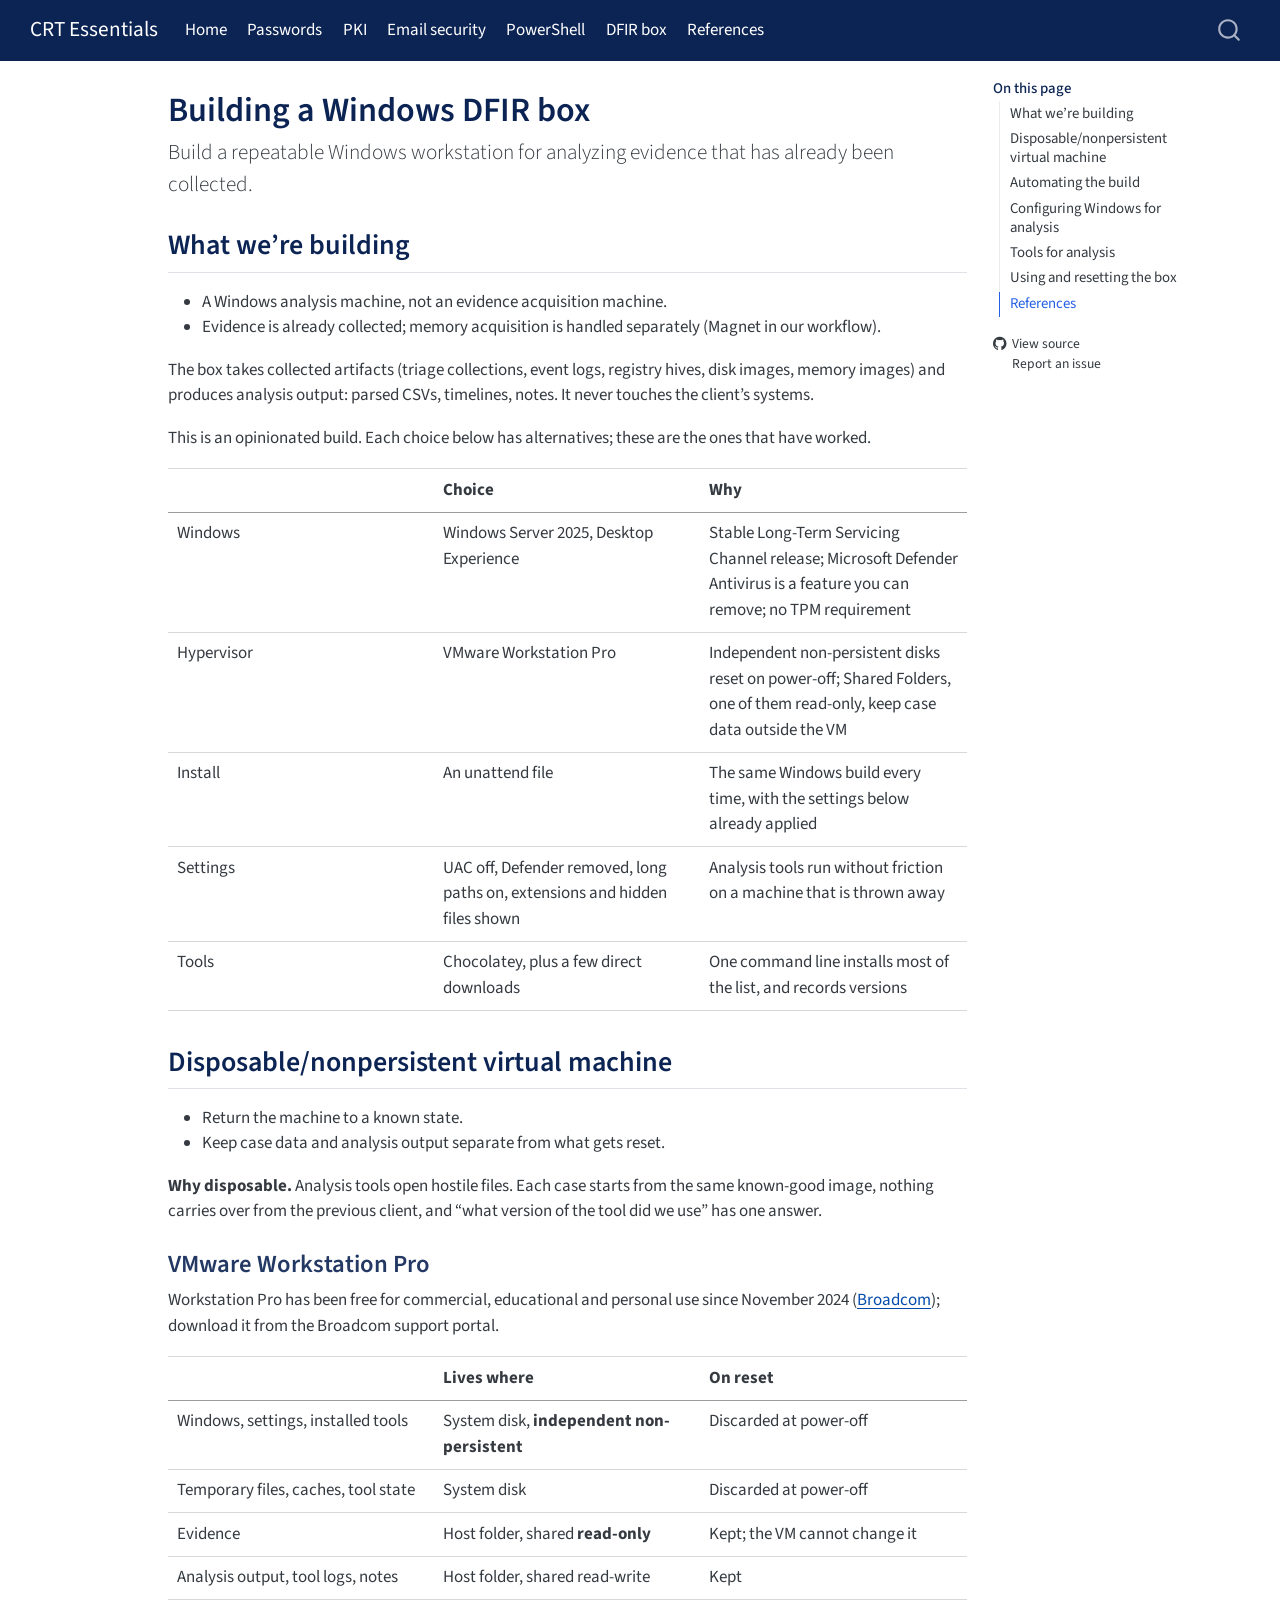
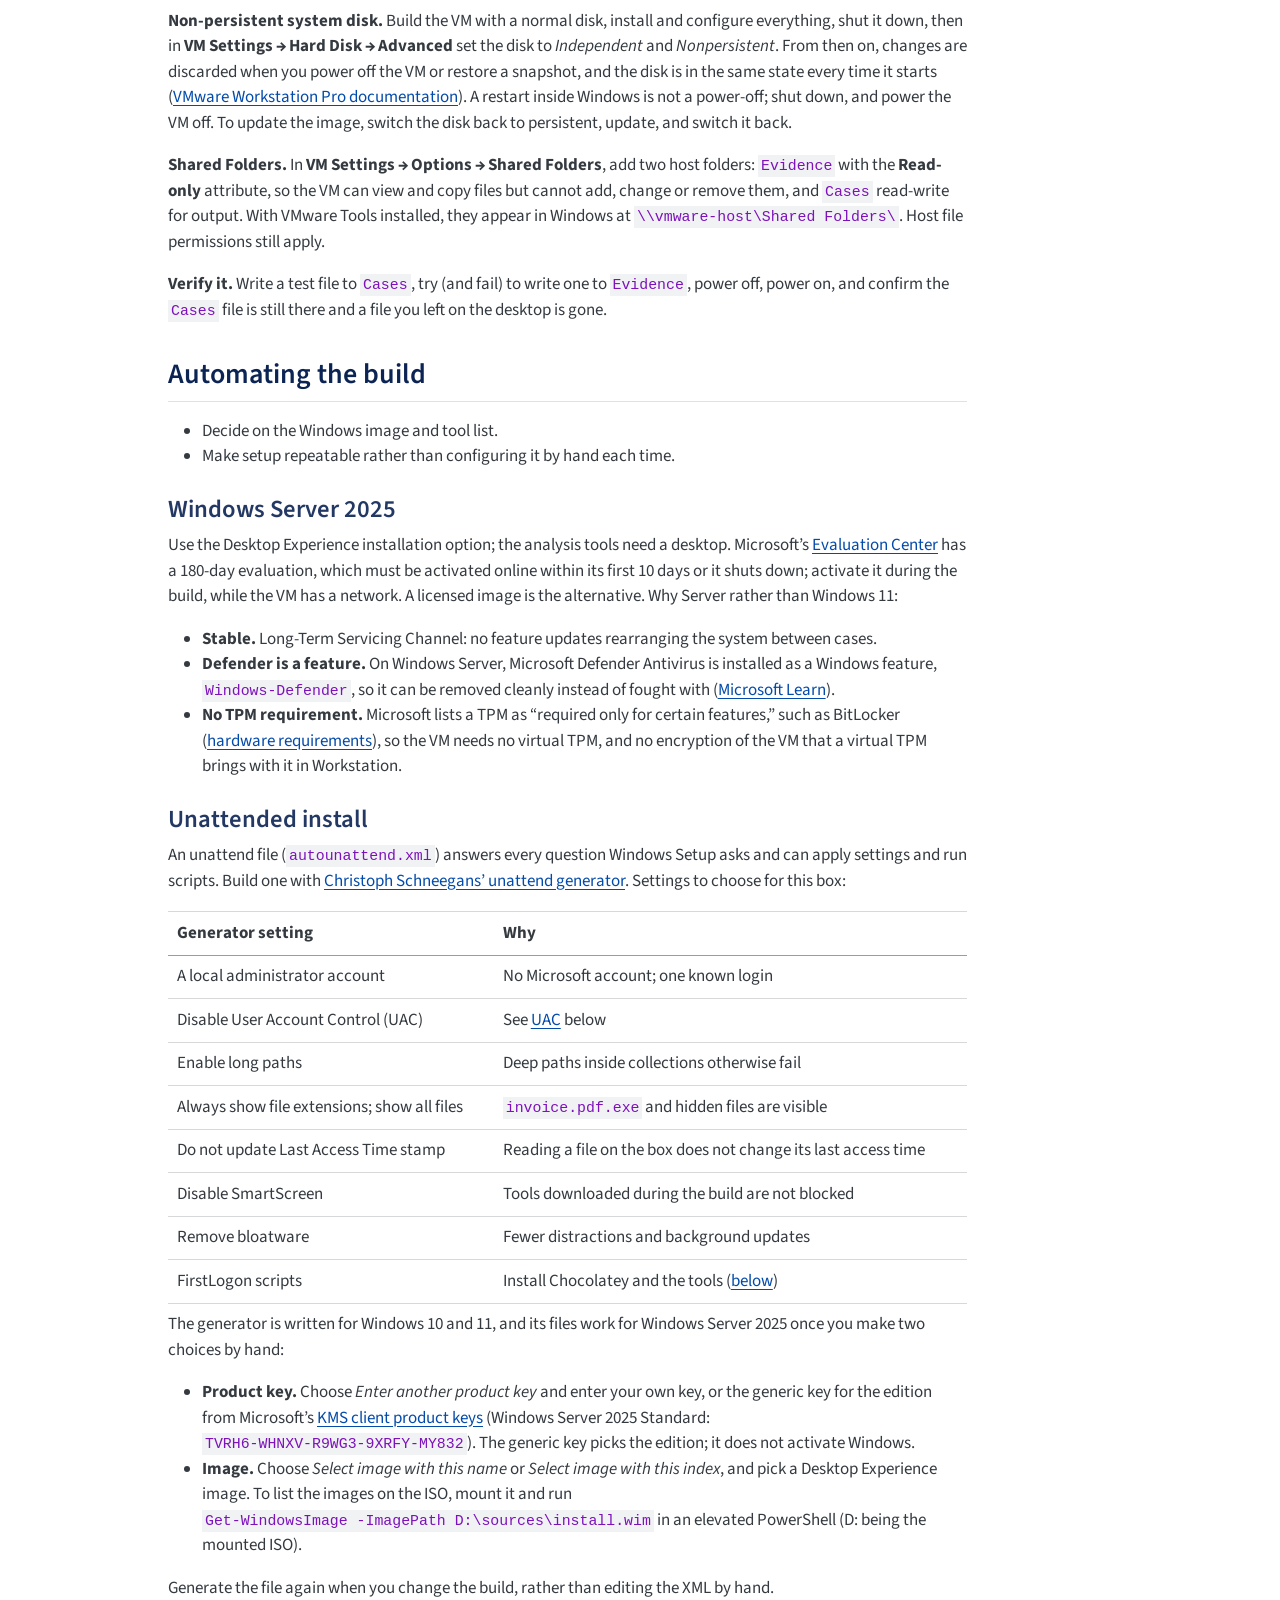
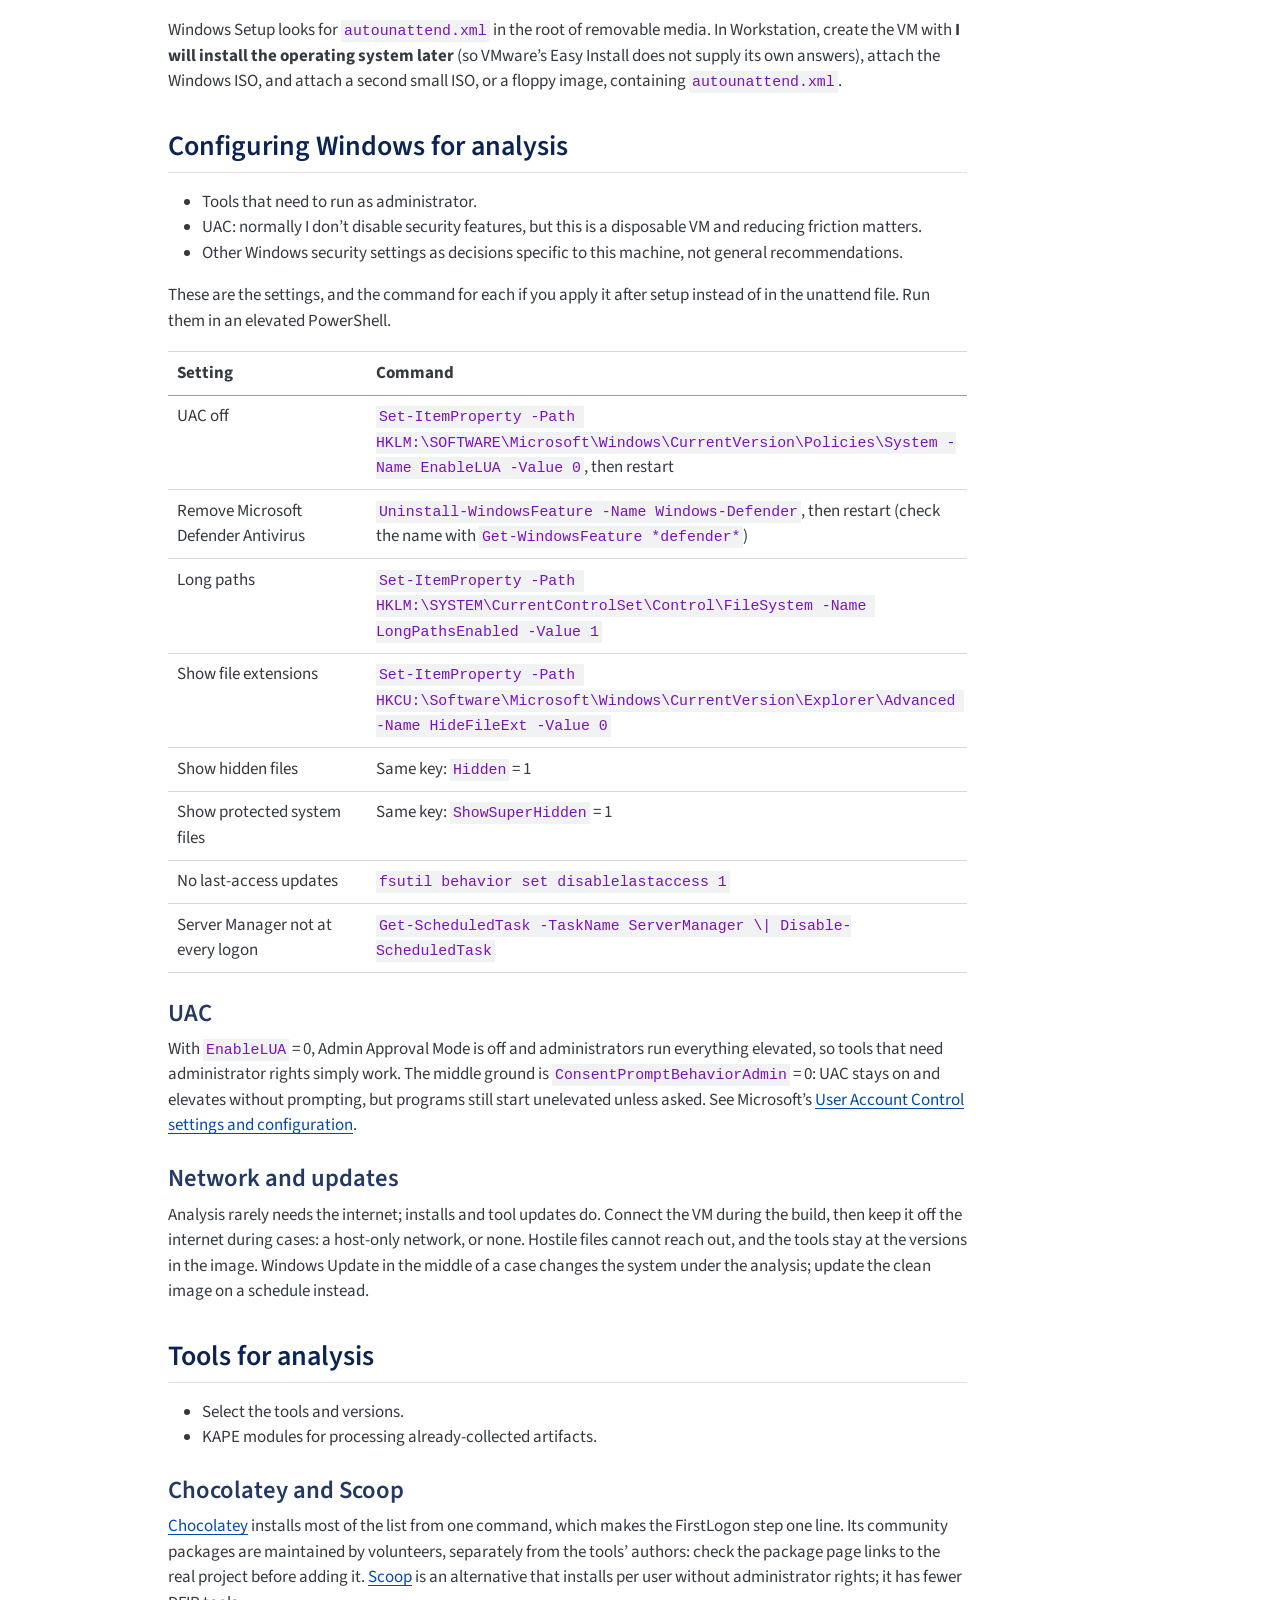
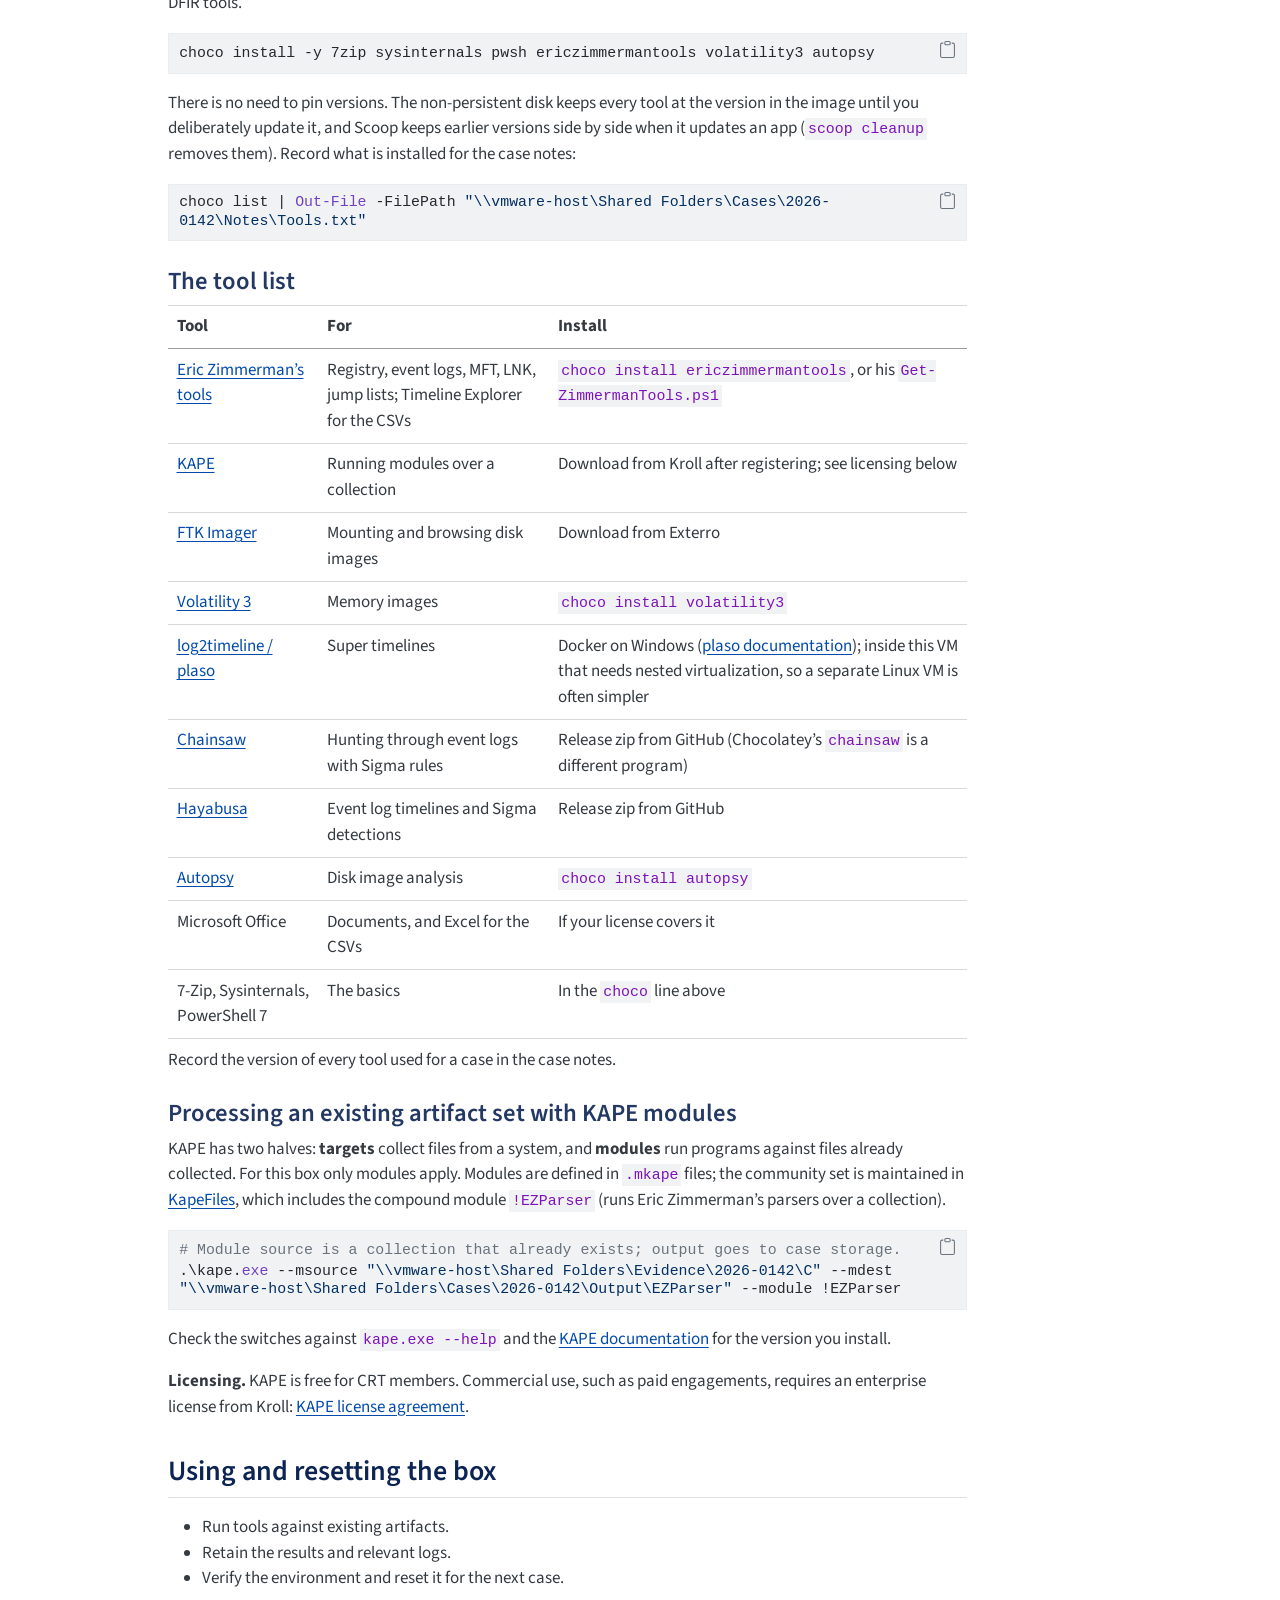
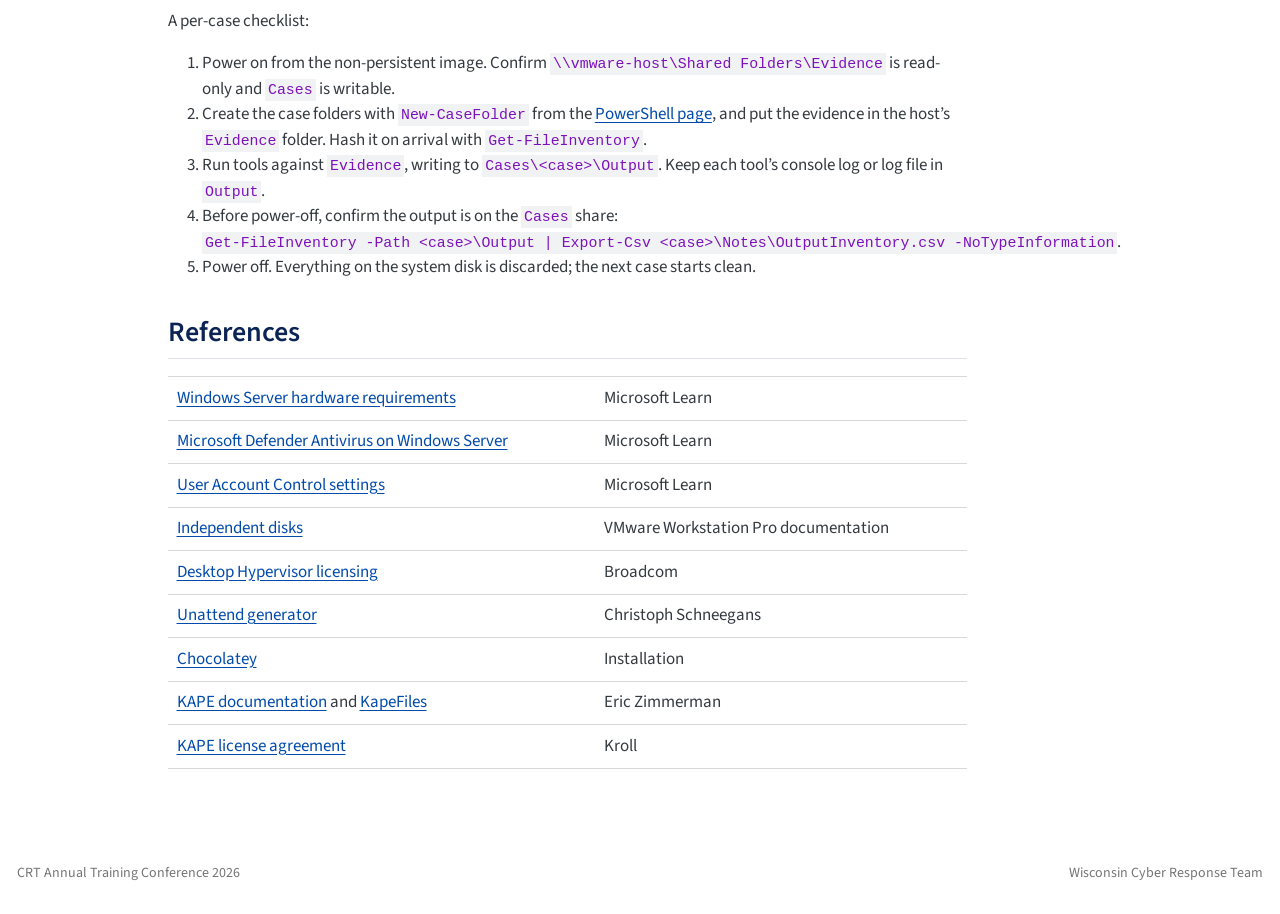
==== commit 83bb2aa0: "Open decisions answered; entropy chart rescales; no module download; deck-only subtitle - Speaker no" ====
--- a/docs/dfir.html
+++ b/docs/dfir.html
@@ -385,7 +385,12 @@
 </tr>
 </tbody>
 </table>
-<p>The generator is written for Windows 10 and 11. Most of these settings are ordinary setup and registry settings that apply to Windows Server 2025 too, but test the file on Server before relying on it. Generate it again when you change the build, rather than editing the XML by hand.</p>
+<p>The generator is written for Windows 10 and 11, and its files work for Windows Server 2025 once you make two choices by hand:</p>
+<ul>
+<li><strong>Product key.</strong> Choose <em>Enter another product key</em> and enter your own key, or the generic key for the edition from Microsoft’s <a href="https://learn.microsoft.com/en-us/windows-server/get-started/kms-client-activation-keys">KMS client product keys</a> (Windows Server 2025 Standard: <code>TVRH6-WHNXV-R9WG3-9XRFY-MY832</code>). The generic key picks the edition; it does not activate Windows.</li>
+<li><strong>Image.</strong> Choose <em>Select image with this name</em> or <em>Select image with this index</em>, and pick a Desktop Experience image. To list the images on the ISO, mount it and run <code>Get-WindowsImage -ImagePath D:\sources\install.wim</code> in an elevated PowerShell (D: being the mounted ISO).</li>
+</ul>
+<p>Generate the file again when you change the build, rather than editing the XML by hand.</p>
 <p>Windows Setup looks for <code>autounattend.xml</code> in the root of removable media. In Workstation, create the VM with <strong>I will install the operating system later</strong> (so VMware’s Easy Install does not supply its own answers), attach the Windows ISO, and attach a second small ISO, or a floppy image, containing <code>autounattend.xml</code>.</p>
 </section>
 </section>
@@ -449,7 +454,7 @@
 </section>
 <section id="network-and-updates" class="level3">
 <h3 class="anchored" data-anchor-id="network-and-updates">Network and updates</h3>
-<p>Analysis rarely needs the internet; installs and tool updates do. Connect the VM during the build, then use a host-only network (or none) during cases. Windows Update in the middle of a case changes the system under the analysis; update the clean image on a schedule instead.</p>
+<p>Analysis rarely needs the internet; installs and tool updates do. Connect the VM during the build, then keep it off the internet during cases: a host-only network, or none. Hostile files cannot reach out, and the tools stay at the versions in the image. Windows Update in the middle of a case changes the system under the analysis; update the clean image on a schedule instead.</p>
 </section>
 </section>
 <section id="tools-for-analysis" class="level2">
@@ -462,7 +467,7 @@
 <h3 class="anchored" data-anchor-id="chocolatey-and-scoop">Chocolatey and Scoop</h3>
 <p><a href="https://chocolatey.org/install">Chocolatey</a> installs most of the list from one command, which makes the FirstLogon step one line. Its community packages are maintained by volunteers, separately from the tools’ authors: check the package page links to the real project before adding it. <a href="https://scoop.sh/">Scoop</a> is an alternative that installs per user without administrator rights; it has fewer DFIR tools.</p>
 <div class="code-copy-outer-scaffold"><div class="sourceCode" id="cb1"><pre class="sourceCode powershell code-with-copy"><code class="sourceCode powershell"><span id="cb1-1"><a href="#cb1-1" aria-hidden="true" tabindex="-1"></a>choco install <span class="op">-</span>y 7zip sysinternals pwsh ericzimmermantools volatility3 autopsy</span></code></pre></div><button title="Copy to Clipboard" class="code-copy-button"><i class="bi"></i></button></div>
-<p>Record what is installed for the case notes, and pin versions (<code>--version</code>) once the list settles so every rebuild is the same:</p>
+<p>There is no need to pin versions. The non-persistent disk keeps every tool at the version in the image until you deliberately update it, and Scoop keeps earlier versions side by side when it updates an app (<code>scoop cleanup</code> removes them). Record what is installed for the case notes:</p>
 <div class="code-copy-outer-scaffold"><div class="sourceCode" id="cb2"><pre class="sourceCode powershell code-with-copy"><code class="sourceCode powershell"><span id="cb2-1"><a href="#cb2-1" aria-hidden="true" tabindex="-1"></a>choco list <span class="op">|</span> <span class="fu">Out-File</span> <span class="op">-</span>FilePath <span class="st">"\\vmware-host\Shared Folders\Cases\2026-0142\Notes\Tools.txt"</span></span></code></pre></div><button title="Copy to Clipboard" class="code-copy-button"><i class="bi"></i></button></div>
 </section>
 <section id="the-tool-list" class="level3">
@@ -536,7 +541,7 @@
 <div class="code-copy-outer-scaffold"><div class="sourceCode" id="cb3"><pre class="sourceCode powershell code-with-copy"><code class="sourceCode powershell"><span id="cb3-1"><a href="#cb3-1" aria-hidden="true" tabindex="-1"></a><span class="co"># Module source is a collection that already exists; output goes to case storage.</span></span>
 <span id="cb3-2"><a href="#cb3-2" aria-hidden="true" tabindex="-1"></a><span class="op">.</span>\kape<span class="op">.</span><span class="fu">exe</span> <span class="op">--</span>msource <span class="st">"\\vmware-host\Shared Folders\Evidence\2026-0142\C"</span> <span class="op">--</span>mdest <span class="st">"\\vmware-host\Shared Folders\Cases\2026-0142\Output\EZParser"</span> <span class="op">--</span>module <span class="op">!</span>EZParser</span></code></pre></div><button title="Copy to Clipboard" class="code-copy-button"><i class="bi"></i></button></div>
 <p>Check the switches against <code>kape.exe --help</code> and the <a href="https://ericzimmerman.github.io/KapeDocs/">KAPE documentation</a> for the version you install.</p>
-<p><strong>Licensing.</strong> Kroll’s KAPE terms distinguish free use from uses that require an enterprise license, including use on third-party networks or as part of a paid engagement. Check which applies to your work: <a href="https://www.kroll.com/en/kape-license-agreement">KAPE license agreement</a>.</p>
+<p><strong>Licensing.</strong> KAPE is free for CRT members. Commercial use, such as paid engagements, requires an enterprise license from Kroll: <a href="https://www.kroll.com/en/kape-license-agreement">KAPE license agreement</a>.</p>
 </section>
 </section>
 <section id="using-and-resetting-the-box" class="level2">
@@ -549,7 +554,7 @@
 <p>A per-case checklist:</p>
 <ol type="1">
 <li>Power on from the non-persistent image. Confirm <code>\\vmware-host\Shared Folders\Evidence</code> is read-only and <code>Cases</code> is writable.</li>
-<li>Create the case folders with <code>New-CaseFolder</code> from the <a href="./powershell.html#module">CrtEssentials module</a>, and put the evidence in the host’s <code>Evidence</code> folder. Hash it on arrival with <code>Get-FileInventory</code>.</li>
+<li>Create the case folders with <code>New-CaseFolder</code> from the <a href="./powershell.html#shouldprocess">PowerShell page</a>, and put the evidence in the host’s <code>Evidence</code> folder. Hash it on arrival with <code>Get-FileInventory</code>.</li>
 <li>Run tools against <code>Evidence</code>, writing to <code>Cases\&lt;case&gt;\Output</code>. Keep each tool’s console log or log file in <code>Output</code>.</li>
 <li>Before power-off, confirm the output is on the <code>Cases</code> share: <code>Get-FileInventory -Path &lt;case&gt;\Output | Export-Csv &lt;case&gt;\Notes\OutputInventory.csv -NoTypeInformation</code>.</li>
 <li>Power off. Everything on the system disk is discarded; the next case starts clean.</li>
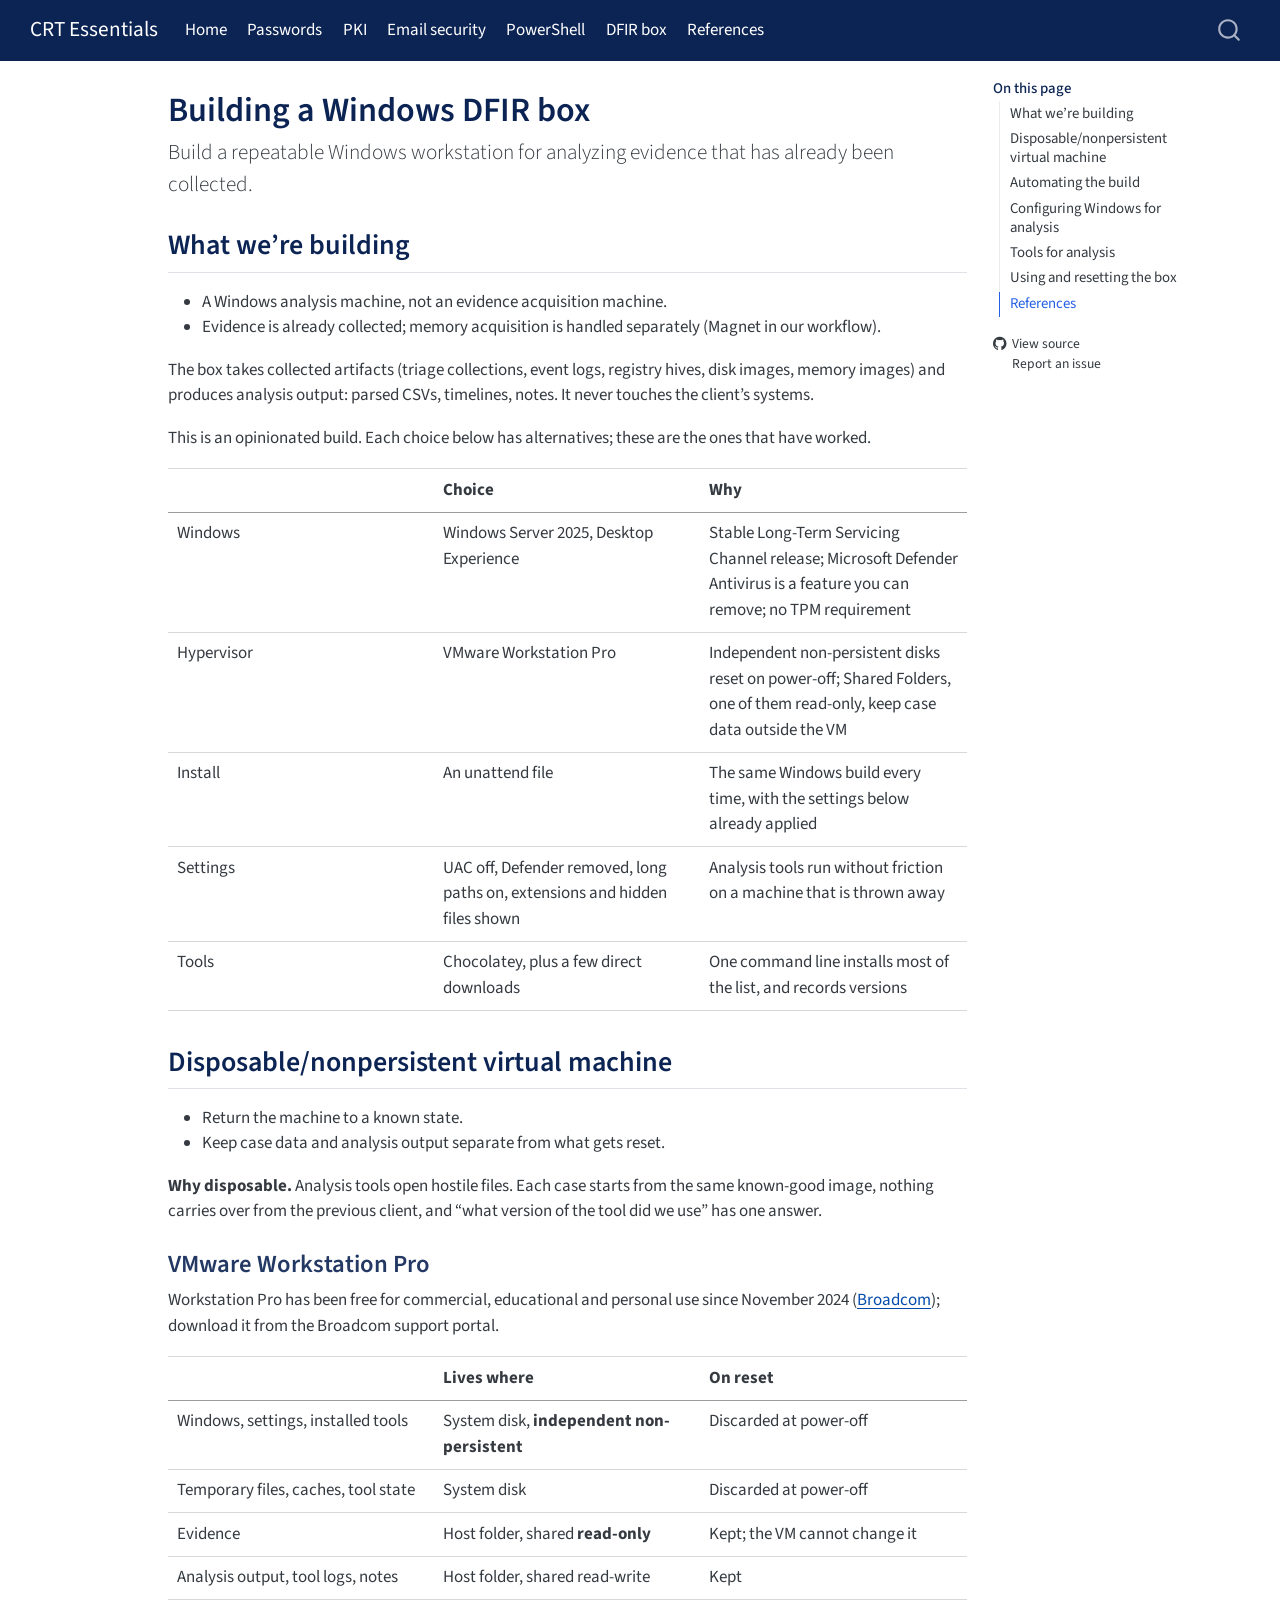
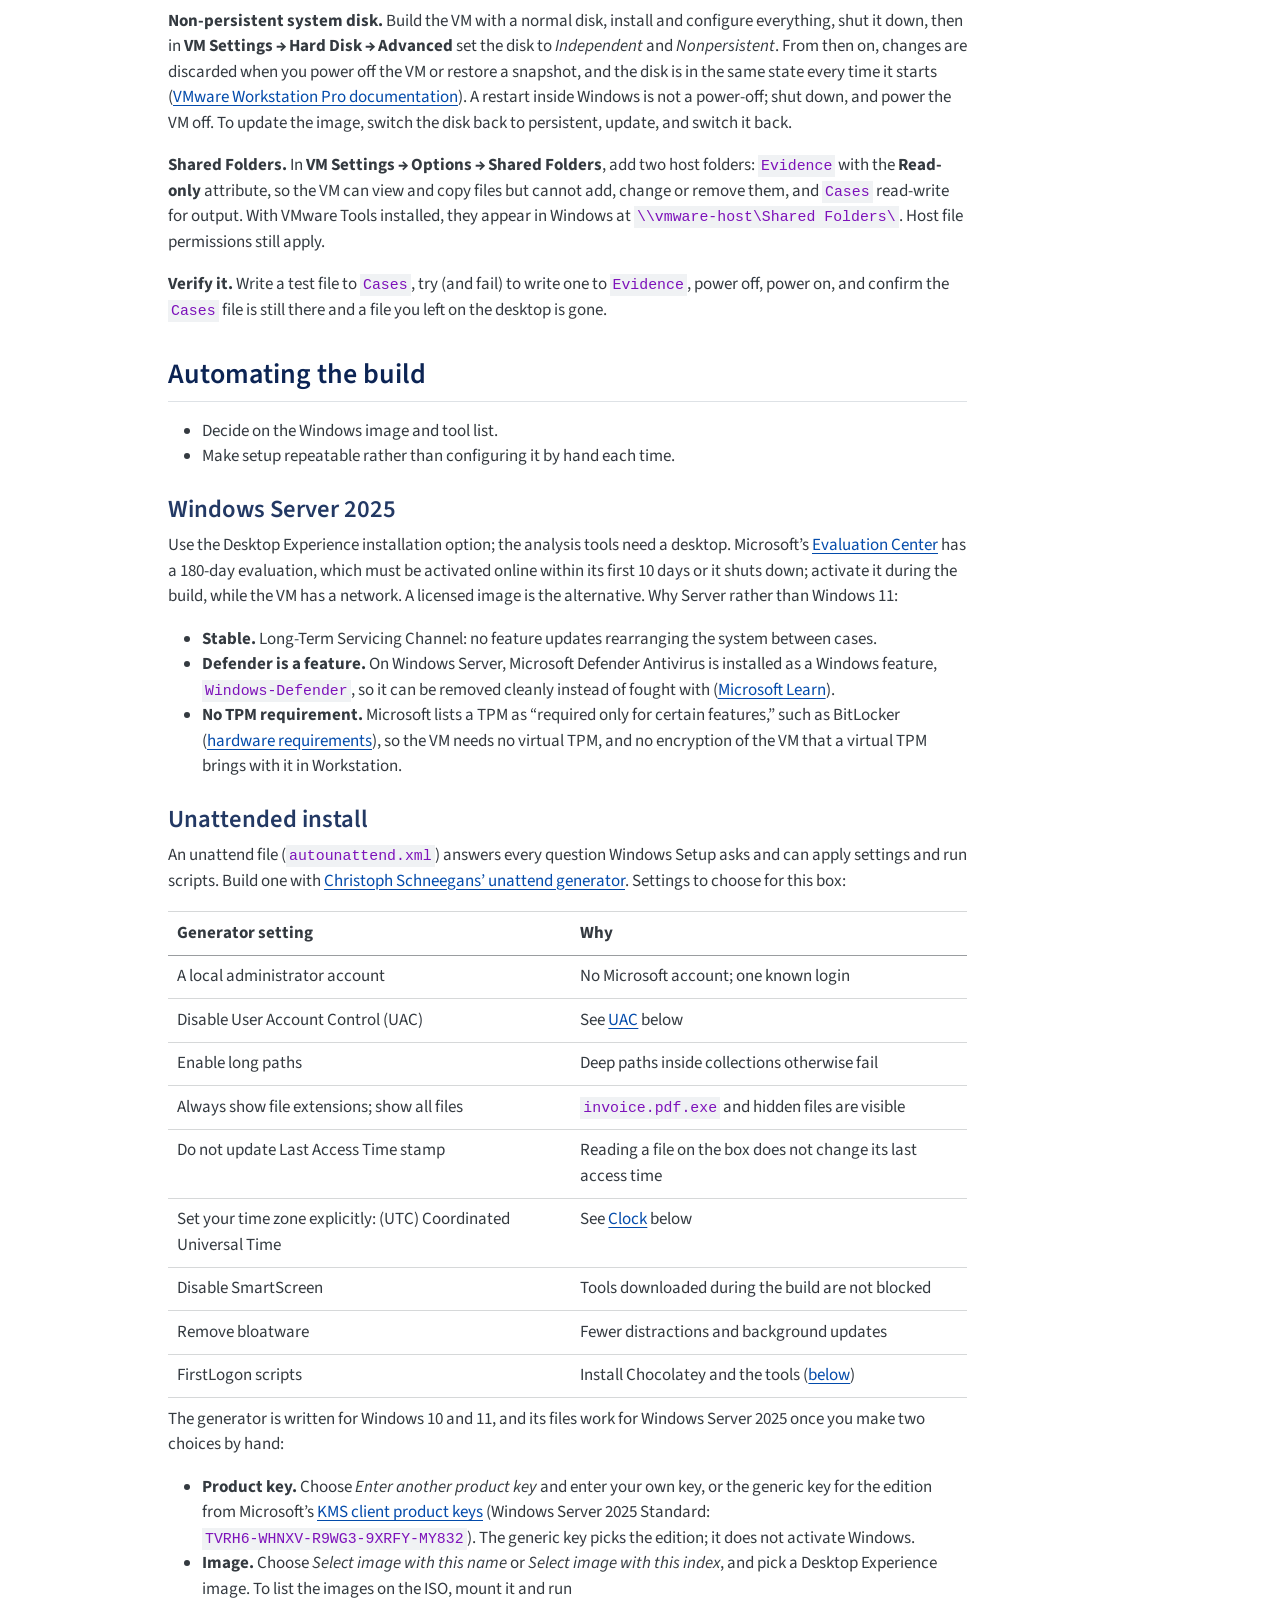
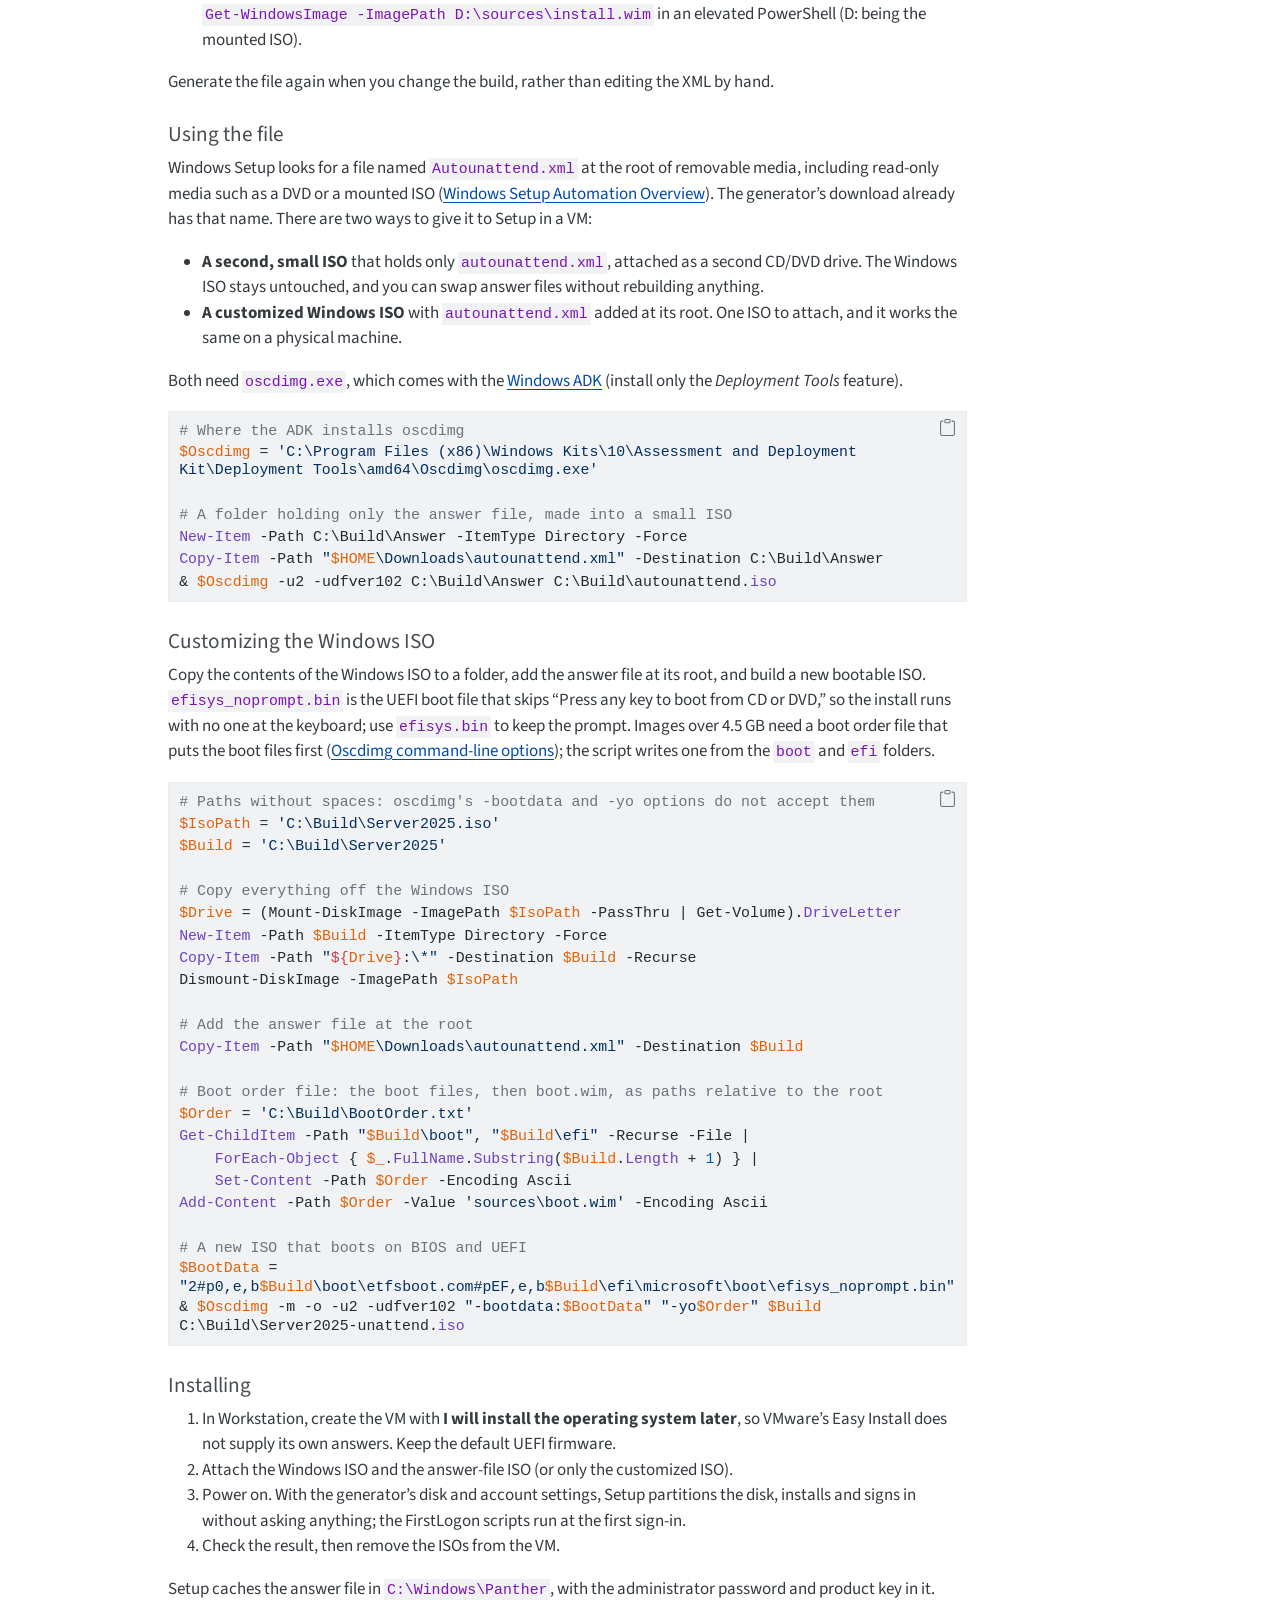
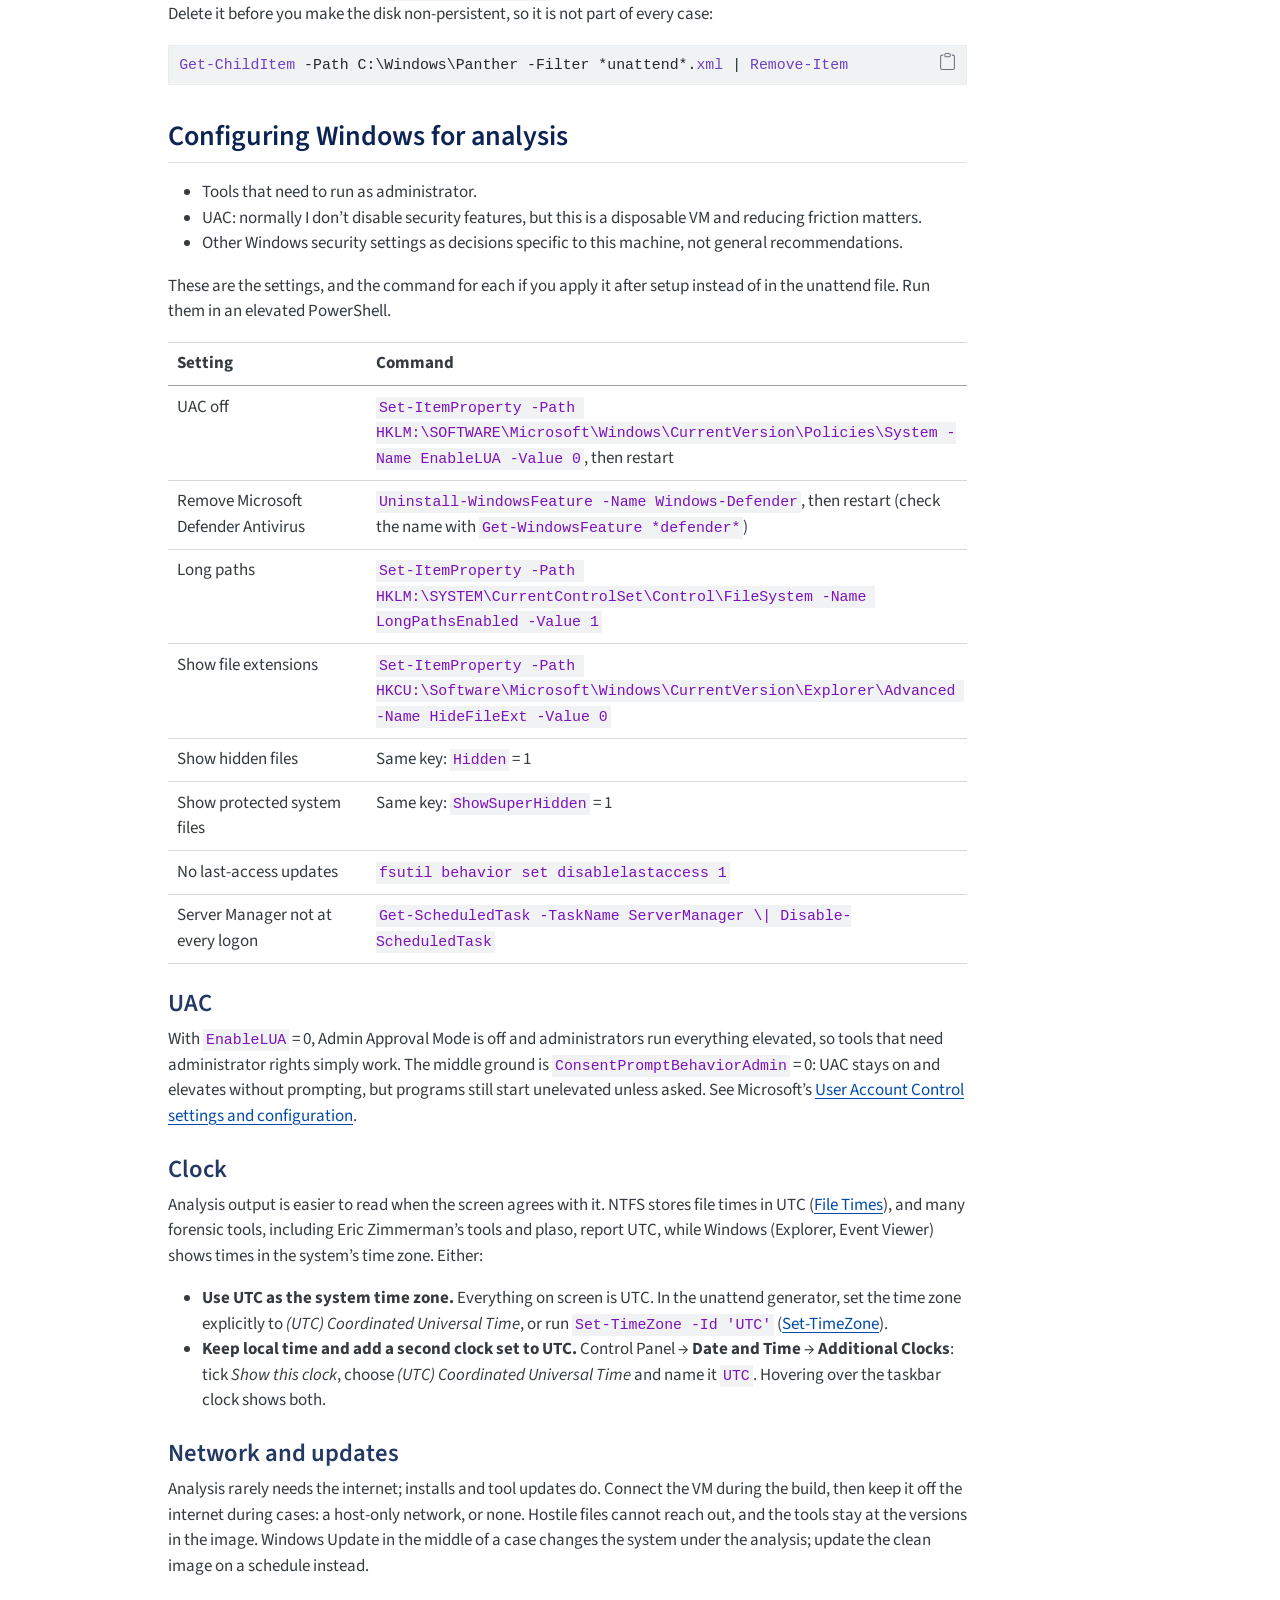
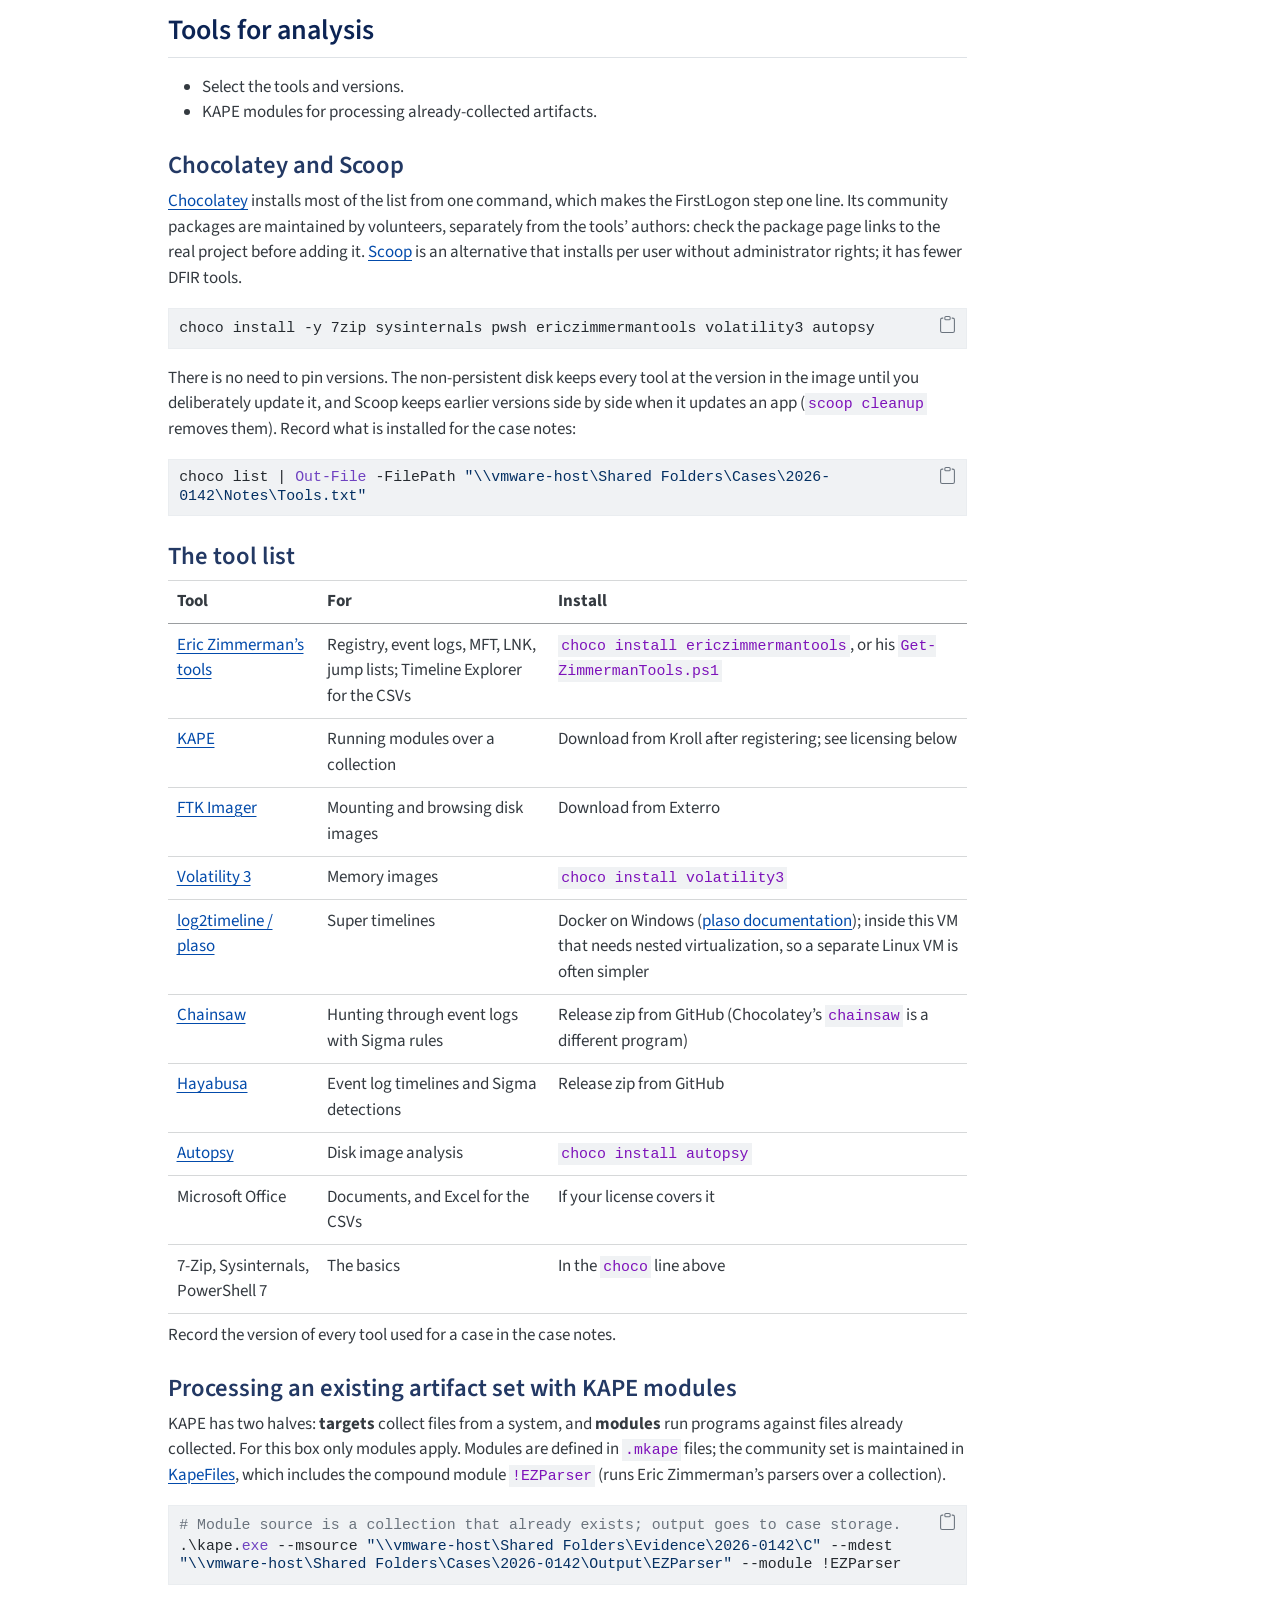
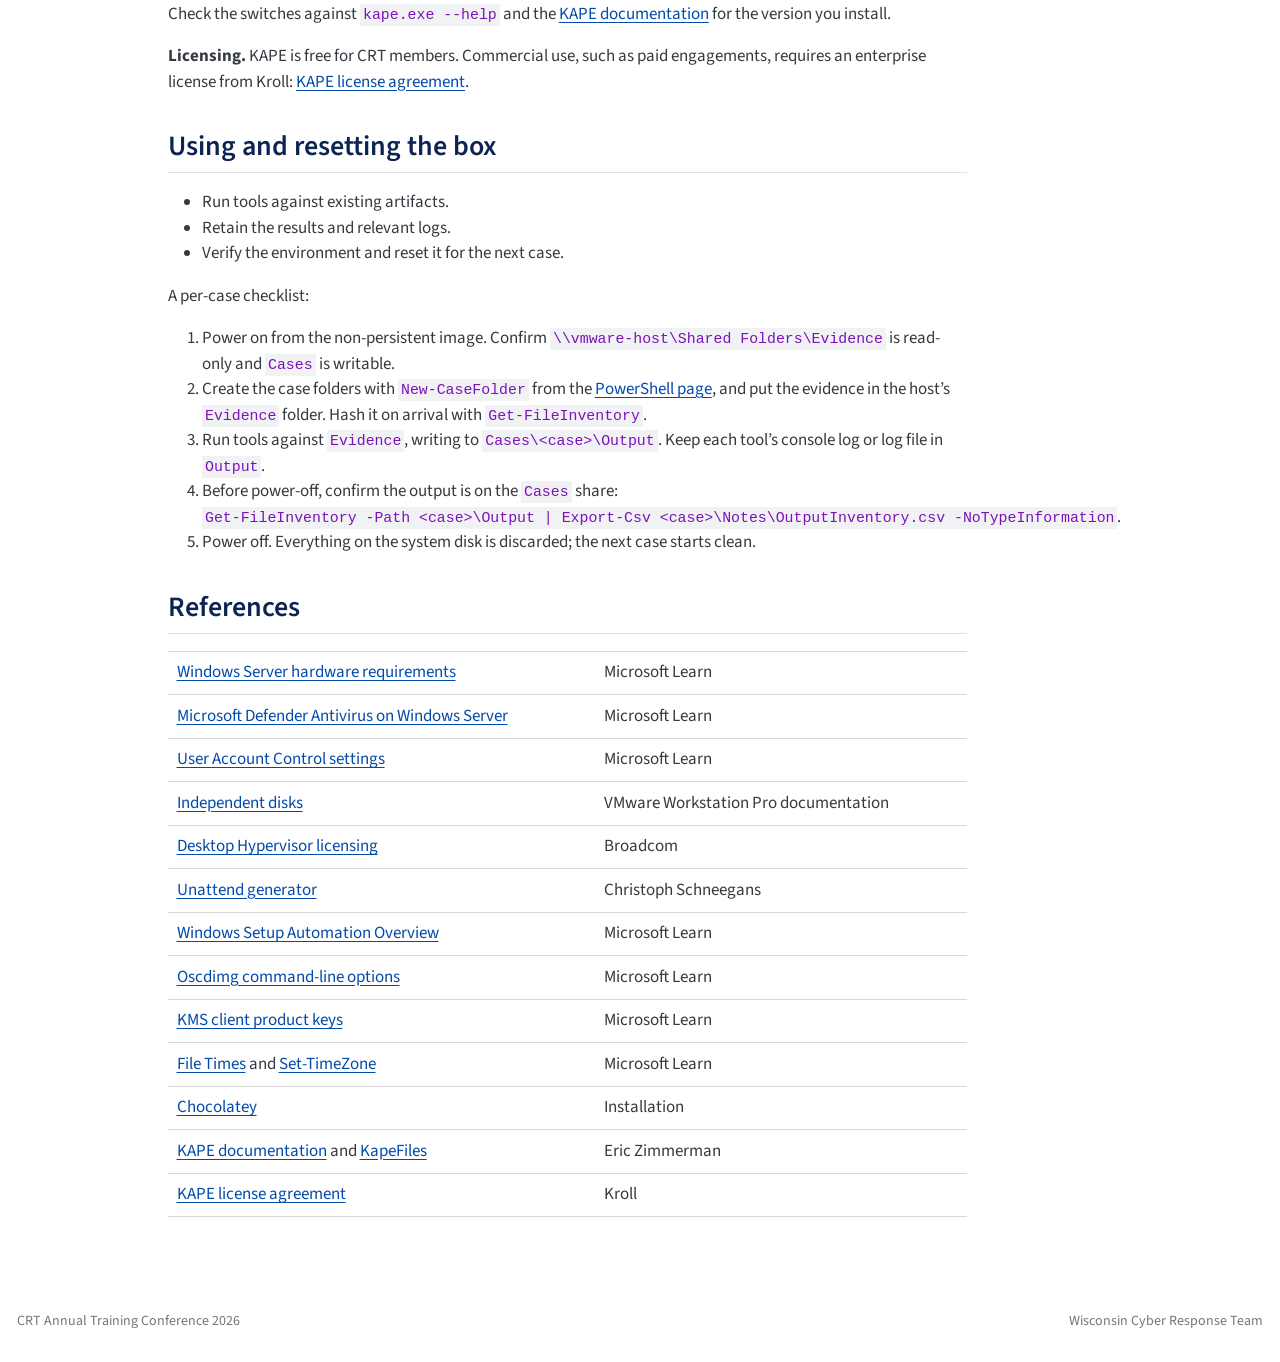
==== commit 5702e300: "Entropy chart follows the chosen length; DFIR unattend usage, ISO rebuild and UTC clock - Chart axes" ====
--- a/docs/dfir.html
+++ b/docs/dfir.html
@@ -188,6 +188,7 @@
   <li><a href="#configuring-windows-for-analysis" id="toc-configuring-windows-for-analysis" class="nav-link" data-scroll-target="#configuring-windows-for-analysis">Configuring Windows for analysis</a>
   <ul class="collapse">
   <li><a href="#uac" id="toc-uac" class="nav-link" data-scroll-target="#uac">UAC</a></li>
+  <li><a href="#clock" id="toc-clock" class="nav-link" data-scroll-target="#clock">Clock</a></li>
   <li><a href="#network-and-updates" id="toc-network-and-updates" class="nav-link" data-scroll-target="#network-and-updates">Network and updates</a></li>
   </ul></li>
   <li><a href="#tools-for-analysis" id="toc-tools-for-analysis" class="nav-link" data-scroll-target="#tools-for-analysis">Tools for analysis</a>
@@ -372,14 +373,18 @@
 <td>Reading a file on the box does not change its last access time</td>
 </tr>
 <tr class="even">
+<td>Set your time zone explicitly: (UTC) Coordinated Universal Time</td>
+<td>See <a href="#clock">Clock</a> below</td>
+</tr>
+<tr class="odd">
 <td>Disable SmartScreen</td>
 <td>Tools downloaded during the build are not blocked</td>
 </tr>
-<tr class="odd">
+<tr class="even">
 <td>Remove bloatware</td>
 <td>Fewer distractions and background updates</td>
 </tr>
-<tr class="even">
+<tr class="odd">
 <td>FirstLogon scripts</td>
 <td>Install Chocolatey and the tools (<a href="#tools-for-analysis">below</a>)</td>
 </tr>
@@ -391,7 +396,60 @@
 <li><strong>Image.</strong> Choose <em>Select image with this name</em> or <em>Select image with this index</em>, and pick a Desktop Experience image. To list the images on the ISO, mount it and run <code>Get-WindowsImage -ImagePath D:\sources\install.wim</code> in an elevated PowerShell (D: being the mounted ISO).</li>
 </ul>
 <p>Generate the file again when you change the build, rather than editing the XML by hand.</p>
-<p>Windows Setup looks for <code>autounattend.xml</code> in the root of removable media. In Workstation, create the VM with <strong>I will install the operating system later</strong> (so VMware’s Easy Install does not supply its own answers), attach the Windows ISO, and attach a second small ISO, or a floppy image, containing <code>autounattend.xml</code>.</p>
+<section id="using-the-file" class="level4">
+<h4 class="anchored" data-anchor-id="using-the-file">Using the file</h4>
+<p>Windows Setup looks for a file named <code>Autounattend.xml</code> at the root of removable media, including read-only media such as a DVD or a mounted ISO (<a href="https://learn.microsoft.com/en-us/windows-hardware/manufacture/desktop/windows-setup-automation-overview">Windows Setup Automation Overview</a>). The generator’s download already has that name. There are two ways to give it to Setup in a VM:</p>
+<ul>
+<li><strong>A second, small ISO</strong> that holds only <code>autounattend.xml</code>, attached as a second CD/DVD drive. The Windows ISO stays untouched, and you can swap answer files without rebuilding anything.</li>
+<li><strong>A customized Windows ISO</strong> with <code>autounattend.xml</code> added at its root. One ISO to attach, and it works the same on a physical machine.</li>
+</ul>
+<p>Both need <code>oscdimg.exe</code>, which comes with the <a href="https://learn.microsoft.com/en-us/windows-hardware/get-started/adk-install">Windows ADK</a> (install only the <em>Deployment Tools</em> feature).</p>
+<div class="code-copy-outer-scaffold"><div class="sourceCode" id="cb1"><pre class="sourceCode powershell code-with-copy"><code class="sourceCode powershell"><span id="cb1-1"><a href="#cb1-1" aria-hidden="true" tabindex="-1"></a><span class="co"># Where the ADK installs oscdimg</span></span>
+<span id="cb1-2"><a href="#cb1-2" aria-hidden="true" tabindex="-1"></a><span class="va">$Oscdimg</span> <span class="op">=</span> <span class="st">'C:\Program Files (x86)\Windows Kits\10\Assessment and Deployment Kit\Deployment Tools\amd64\Oscdimg\oscdimg.exe'</span></span>
+<span id="cb1-3"><a href="#cb1-3" aria-hidden="true" tabindex="-1"></a></span>
+<span id="cb1-4"><a href="#cb1-4" aria-hidden="true" tabindex="-1"></a><span class="co"># A folder holding only the answer file, made into a small ISO</span></span>
+<span id="cb1-5"><a href="#cb1-5" aria-hidden="true" tabindex="-1"></a><span class="fu">New-Item</span> <span class="op">-</span>Path C<span class="op">:</span>\Build\Answer <span class="op">-</span>ItemType Directory <span class="op">-</span>Force</span>
+<span id="cb1-6"><a href="#cb1-6" aria-hidden="true" tabindex="-1"></a><span class="fu">Copy-Item</span> <span class="op">-</span>Path <span class="st">"</span><span class="va">$HOME</span><span class="st">\Downloads\autounattend.xml"</span> <span class="op">-</span>Destination C<span class="op">:</span>\Build\Answer</span>
+<span id="cb1-7"><a href="#cb1-7" aria-hidden="true" tabindex="-1"></a><span class="op">&amp;</span> <span class="va">$Oscdimg</span> <span class="op">-</span>u2 <span class="op">-</span>udfver102 C<span class="op">:</span>\Build\Answer C<span class="op">:</span>\Build\autounattend<span class="op">.</span><span class="fu">iso</span></span></code></pre></div><button title="Copy to Clipboard" class="code-copy-button"><i class="bi"></i></button></div>
+</section>
+<section id="customizing-the-windows-iso" class="level4">
+<h4 class="anchored" data-anchor-id="customizing-the-windows-iso">Customizing the Windows ISO</h4>
+<p>Copy the contents of the Windows ISO to a folder, add the answer file at its root, and build a new bootable ISO. <code>efisys_noprompt.bin</code> is the UEFI boot file that skips “Press any key to boot from CD or DVD,” so the install runs with no one at the keyboard; use <code>efisys.bin</code> to keep the prompt. Images over 4.5 GB need a boot order file that puts the boot files first (<a href="https://learn.microsoft.com/en-us/windows-hardware/manufacture/desktop/oscdimg-command-line-options">Oscdimg command-line options</a>); the script writes one from the <code>boot</code> and <code>efi</code> folders.</p>
+<div class="code-copy-outer-scaffold"><div class="sourceCode" id="cb2"><pre class="sourceCode powershell code-with-copy"><code class="sourceCode powershell"><span id="cb2-1"><a href="#cb2-1" aria-hidden="true" tabindex="-1"></a><span class="co"># Paths without spaces: oscdimg's -bootdata and -yo options do not accept them</span></span>
+<span id="cb2-2"><a href="#cb2-2" aria-hidden="true" tabindex="-1"></a><span class="va">$IsoPath</span> <span class="op">=</span> <span class="st">'C:\Build\Server2025.iso'</span></span>
+<span id="cb2-3"><a href="#cb2-3" aria-hidden="true" tabindex="-1"></a><span class="va">$Build</span> <span class="op">=</span> <span class="st">'C:\Build\Server2025'</span></span>
+<span id="cb2-4"><a href="#cb2-4" aria-hidden="true" tabindex="-1"></a></span>
+<span id="cb2-5"><a href="#cb2-5" aria-hidden="true" tabindex="-1"></a><span class="co"># Copy everything off the Windows ISO</span></span>
+<span id="cb2-6"><a href="#cb2-6" aria-hidden="true" tabindex="-1"></a><span class="va">$Drive</span> <span class="op">=</span> <span class="op">(</span>Mount-DiskImage <span class="op">-</span>ImagePath <span class="va">$IsoPath</span> <span class="op">-</span>PassThru <span class="op">|</span> Get-Volume<span class="op">).</span><span class="fu">DriveLetter</span></span>
+<span id="cb2-7"><a href="#cb2-7" aria-hidden="true" tabindex="-1"></a><span class="fu">New-Item</span> <span class="op">-</span>Path <span class="va">$Build</span> <span class="op">-</span>ItemType Directory <span class="op">-</span>Force</span>
+<span id="cb2-8"><a href="#cb2-8" aria-hidden="true" tabindex="-1"></a><span class="fu">Copy-Item</span> <span class="op">-</span>Path <span class="st">"</span><span class="pp">${</span><span class="va">Drive</span><span class="pp">}</span><span class="st">:\*"</span> <span class="op">-</span>Destination <span class="va">$Build</span> <span class="op">-</span>Recurse</span>
+<span id="cb2-9"><a href="#cb2-9" aria-hidden="true" tabindex="-1"></a>Dismount-DiskImage <span class="op">-</span>ImagePath <span class="va">$IsoPath</span></span>
+<span id="cb2-10"><a href="#cb2-10" aria-hidden="true" tabindex="-1"></a></span>
+<span id="cb2-11"><a href="#cb2-11" aria-hidden="true" tabindex="-1"></a><span class="co"># Add the answer file at the root</span></span>
+<span id="cb2-12"><a href="#cb2-12" aria-hidden="true" tabindex="-1"></a><span class="fu">Copy-Item</span> <span class="op">-</span>Path <span class="st">"</span><span class="va">$HOME</span><span class="st">\Downloads\autounattend.xml"</span> <span class="op">-</span>Destination <span class="va">$Build</span></span>
+<span id="cb2-13"><a href="#cb2-13" aria-hidden="true" tabindex="-1"></a></span>
+<span id="cb2-14"><a href="#cb2-14" aria-hidden="true" tabindex="-1"></a><span class="co"># Boot order file: the boot files, then boot.wim, as paths relative to the root</span></span>
+<span id="cb2-15"><a href="#cb2-15" aria-hidden="true" tabindex="-1"></a><span class="va">$Order</span> <span class="op">=</span> <span class="st">'C:\Build\BootOrder.txt'</span></span>
+<span id="cb2-16"><a href="#cb2-16" aria-hidden="true" tabindex="-1"></a><span class="fu">Get-ChildItem</span> <span class="op">-</span>Path <span class="st">"</span><span class="va">$Build</span><span class="st">\boot"</span><span class="op">,</span> <span class="st">"</span><span class="va">$Build</span><span class="st">\efi"</span> <span class="op">-</span>Recurse <span class="op">-</span>File <span class="op">|</span></span>
+<span id="cb2-17"><a href="#cb2-17" aria-hidden="true" tabindex="-1"></a>    <span class="fu">ForEach-Object</span> <span class="op">{</span> <span class="va">$_</span><span class="op">.</span><span class="fu">FullName</span><span class="op">.</span><span class="fu">Substring</span><span class="op">(</span><span class="va">$Build</span><span class="op">.</span><span class="fu">Length</span> <span class="op">+</span> <span class="dv">1</span><span class="op">)</span> <span class="op">}</span> <span class="op">|</span></span>
+<span id="cb2-18"><a href="#cb2-18" aria-hidden="true" tabindex="-1"></a>    <span class="fu">Set-Content</span> <span class="op">-</span>Path <span class="va">$Order</span> <span class="op">-</span>Encoding Ascii</span>
+<span id="cb2-19"><a href="#cb2-19" aria-hidden="true" tabindex="-1"></a><span class="fu">Add-Content</span> <span class="op">-</span>Path <span class="va">$Order</span> <span class="op">-</span>Value <span class="st">'sources\boot.wim'</span> <span class="op">-</span>Encoding Ascii</span>
+<span id="cb2-20"><a href="#cb2-20" aria-hidden="true" tabindex="-1"></a></span>
+<span id="cb2-21"><a href="#cb2-21" aria-hidden="true" tabindex="-1"></a><span class="co"># A new ISO that boots on BIOS and UEFI</span></span>
+<span id="cb2-22"><a href="#cb2-22" aria-hidden="true" tabindex="-1"></a><span class="va">$BootData</span> <span class="op">=</span> <span class="st">"2#p0,e,b</span><span class="va">$Build</span><span class="st">\boot\etfsboot.com#pEF,e,b</span><span class="va">$Build</span><span class="st">\efi\microsoft\boot\efisys_noprompt.bin"</span></span>
+<span id="cb2-23"><a href="#cb2-23" aria-hidden="true" tabindex="-1"></a><span class="op">&amp;</span> <span class="va">$Oscdimg</span> <span class="op">-</span>m <span class="op">-</span>o <span class="op">-</span>u2 <span class="op">-</span>udfver102 <span class="st">"-bootdata:</span><span class="va">$BootData</span><span class="st">"</span> <span class="st">"-yo</span><span class="va">$Order</span><span class="st">"</span> <span class="va">$Build</span> C<span class="op">:</span>\Build\Server2025-unattend<span class="op">.</span><span class="fu">iso</span></span></code></pre></div><button title="Copy to Clipboard" class="code-copy-button"><i class="bi"></i></button></div>
+</section>
+<section id="installing" class="level4">
+<h4 class="anchored" data-anchor-id="installing">Installing</h4>
+<ol type="1">
+<li>In Workstation, create the VM with <strong>I will install the operating system later</strong>, so VMware’s Easy Install does not supply its own answers. Keep the default UEFI firmware.</li>
+<li>Attach the Windows ISO and the answer-file ISO (or only the customized ISO).</li>
+<li>Power on. With the generator’s disk and account settings, Setup partitions the disk, installs and signs in without asking anything; the FirstLogon scripts run at the first sign-in.</li>
+<li>Check the result, then remove the ISOs from the VM.</li>
+</ol>
+<p>Setup caches the answer file in <code>C:\Windows\Panther</code>, with the administrator password and product key in it. Delete it before you make the disk non-persistent, so it is not part of every case:</p>
+<div class="code-copy-outer-scaffold"><div class="sourceCode" id="cb3"><pre class="sourceCode powershell code-with-copy"><code class="sourceCode powershell"><span id="cb3-1"><a href="#cb3-1" aria-hidden="true" tabindex="-1"></a><span class="fu">Get-ChildItem</span> <span class="op">-</span>Path C<span class="op">:</span>\Windows\Panther <span class="op">-</span>Filter <span class="op">*</span>unattend<span class="op">*.</span><span class="fu">xml</span> <span class="op">|</span> <span class="fu">Remove-Item</span></span></code></pre></div><button title="Copy to Clipboard" class="code-copy-button"><i class="bi"></i></button></div>
+</section>
 </section>
 </section>
 <section id="configuring-windows-for-analysis" class="level2">
@@ -452,6 +510,14 @@
 <h3 class="anchored" data-anchor-id="uac">UAC</h3>
 <p>With <code>EnableLUA</code> = 0, Admin Approval Mode is off and administrators run everything elevated, so tools that need administrator rights simply work. The middle ground is <code>ConsentPromptBehaviorAdmin</code> = 0: UAC stays on and elevates without prompting, but programs still start unelevated unless asked. See Microsoft’s <a href="https://learn.microsoft.com/en-us/windows/security/application-security/application-control/user-account-control/settings-and-configuration">User Account Control settings and configuration</a>.</p>
 </section>
+<section id="clock" class="level3">
+<h3 class="anchored" data-anchor-id="clock">Clock</h3>
+<p>Analysis output is easier to read when the screen agrees with it. NTFS stores file times in UTC (<a href="https://learn.microsoft.com/en-us/windows/win32/sysinfo/file-times">File Times</a>), and many forensic tools, including Eric Zimmerman’s tools and plaso, report UTC, while Windows (Explorer, Event Viewer) shows times in the system’s time zone. Either:</p>
+<ul>
+<li><strong>Use UTC as the system time zone.</strong> Everything on screen is UTC. In the unattend generator, set the time zone explicitly to <em>(UTC) Coordinated Universal Time</em>, or run <code>Set-TimeZone -Id 'UTC'</code> (<a href="https://learn.microsoft.com/en-us/powershell/module/microsoft.powershell.management/set-timezone">Set-TimeZone</a>).</li>
+<li><strong>Keep local time and add a second clock set to UTC.</strong> Control Panel → <strong>Date and Time</strong> → <strong>Additional Clocks</strong>: tick <em>Show this clock</em>, choose <em>(UTC) Coordinated Universal Time</em> and name it <code>UTC</code>. Hovering over the taskbar clock shows both.</li>
+</ul>
+</section>
 <section id="network-and-updates" class="level3">
 <h3 class="anchored" data-anchor-id="network-and-updates">Network and updates</h3>
 <p>Analysis rarely needs the internet; installs and tool updates do. Connect the VM during the build, then keep it off the internet during cases: a host-only network, or none. Hostile files cannot reach out, and the tools stay at the versions in the image. Windows Update in the middle of a case changes the system under the analysis; update the clean image on a schedule instead.</p>
@@ -466,9 +532,9 @@
 <section id="chocolatey-and-scoop" class="level3">
 <h3 class="anchored" data-anchor-id="chocolatey-and-scoop">Chocolatey and Scoop</h3>
 <p><a href="https://chocolatey.org/install">Chocolatey</a> installs most of the list from one command, which makes the FirstLogon step one line. Its community packages are maintained by volunteers, separately from the tools’ authors: check the package page links to the real project before adding it. <a href="https://scoop.sh/">Scoop</a> is an alternative that installs per user without administrator rights; it has fewer DFIR tools.</p>
-<div class="code-copy-outer-scaffold"><div class="sourceCode" id="cb1"><pre class="sourceCode powershell code-with-copy"><code class="sourceCode powershell"><span id="cb1-1"><a href="#cb1-1" aria-hidden="true" tabindex="-1"></a>choco install <span class="op">-</span>y 7zip sysinternals pwsh ericzimmermantools volatility3 autopsy</span></code></pre></div><button title="Copy to Clipboard" class="code-copy-button"><i class="bi"></i></button></div>
+<div class="code-copy-outer-scaffold"><div class="sourceCode" id="cb4"><pre class="sourceCode powershell code-with-copy"><code class="sourceCode powershell"><span id="cb4-1"><a href="#cb4-1" aria-hidden="true" tabindex="-1"></a>choco install <span class="op">-</span>y 7zip sysinternals pwsh ericzimmermantools volatility3 autopsy</span></code></pre></div><button title="Copy to Clipboard" class="code-copy-button"><i class="bi"></i></button></div>
 <p>There is no need to pin versions. The non-persistent disk keeps every tool at the version in the image until you deliberately update it, and Scoop keeps earlier versions side by side when it updates an app (<code>scoop cleanup</code> removes them). Record what is installed for the case notes:</p>
-<div class="code-copy-outer-scaffold"><div class="sourceCode" id="cb2"><pre class="sourceCode powershell code-with-copy"><code class="sourceCode powershell"><span id="cb2-1"><a href="#cb2-1" aria-hidden="true" tabindex="-1"></a>choco list <span class="op">|</span> <span class="fu">Out-File</span> <span class="op">-</span>FilePath <span class="st">"\\vmware-host\Shared Folders\Cases\2026-0142\Notes\Tools.txt"</span></span></code></pre></div><button title="Copy to Clipboard" class="code-copy-button"><i class="bi"></i></button></div>
+<div class="code-copy-outer-scaffold"><div class="sourceCode" id="cb5"><pre class="sourceCode powershell code-with-copy"><code class="sourceCode powershell"><span id="cb5-1"><a href="#cb5-1" aria-hidden="true" tabindex="-1"></a>choco list <span class="op">|</span> <span class="fu">Out-File</span> <span class="op">-</span>FilePath <span class="st">"\\vmware-host\Shared Folders\Cases\2026-0142\Notes\Tools.txt"</span></span></code></pre></div><button title="Copy to Clipboard" class="code-copy-button"><i class="bi"></i></button></div>
 </section>
 <section id="the-tool-list" class="level3">
 <h3 class="anchored" data-anchor-id="the-tool-list">The tool list</h3>
@@ -538,8 +604,8 @@
 <section id="processing-an-existing-artifact-set-with-kape-modules" class="level3">
 <h3 class="anchored" data-anchor-id="processing-an-existing-artifact-set-with-kape-modules">Processing an existing artifact set with KAPE modules</h3>
 <p>KAPE has two halves: <strong>targets</strong> collect files from a system, and <strong>modules</strong> run programs against files already collected. For this box only modules apply. Modules are defined in <code>.mkape</code> files; the community set is maintained in <a href="https://github.com/EricZimmerman/KapeFiles">KapeFiles</a>, which includes the compound module <code>!EZParser</code> (runs Eric Zimmerman’s parsers over a collection).</p>
-<div class="code-copy-outer-scaffold"><div class="sourceCode" id="cb3"><pre class="sourceCode powershell code-with-copy"><code class="sourceCode powershell"><span id="cb3-1"><a href="#cb3-1" aria-hidden="true" tabindex="-1"></a><span class="co"># Module source is a collection that already exists; output goes to case storage.</span></span>
-<span id="cb3-2"><a href="#cb3-2" aria-hidden="true" tabindex="-1"></a><span class="op">.</span>\kape<span class="op">.</span><span class="fu">exe</span> <span class="op">--</span>msource <span class="st">"\\vmware-host\Shared Folders\Evidence\2026-0142\C"</span> <span class="op">--</span>mdest <span class="st">"\\vmware-host\Shared Folders\Cases\2026-0142\Output\EZParser"</span> <span class="op">--</span>module <span class="op">!</span>EZParser</span></code></pre></div><button title="Copy to Clipboard" class="code-copy-button"><i class="bi"></i></button></div>
+<div class="code-copy-outer-scaffold"><div class="sourceCode" id="cb6"><pre class="sourceCode powershell code-with-copy"><code class="sourceCode powershell"><span id="cb6-1"><a href="#cb6-1" aria-hidden="true" tabindex="-1"></a><span class="co"># Module source is a collection that already exists; output goes to case storage.</span></span>
+<span id="cb6-2"><a href="#cb6-2" aria-hidden="true" tabindex="-1"></a><span class="op">.</span>\kape<span class="op">.</span><span class="fu">exe</span> <span class="op">--</span>msource <span class="st">"\\vmware-host\Shared Folders\Evidence\2026-0142\C"</span> <span class="op">--</span>mdest <span class="st">"\\vmware-host\Shared Folders\Cases\2026-0142\Output\EZParser"</span> <span class="op">--</span>module <span class="op">!</span>EZParser</span></code></pre></div><button title="Copy to Clipboard" class="code-copy-button"><i class="bi"></i></button></div>
 <p>Check the switches against <code>kape.exe --help</code> and the <a href="https://ericzimmerman.github.io/KapeDocs/">KAPE documentation</a> for the version you install.</p>
 <p><strong>Licensing.</strong> KAPE is free for CRT members. Commercial use, such as paid engagements, requires an enterprise license from Kroll: <a href="https://www.kroll.com/en/kape-license-agreement">KAPE license agreement</a>.</p>
 </section>
@@ -587,6 +653,22 @@
 <tr class="even">
 <td><a href="https://schneegans.de/windows/unattend-generator/">Unattend generator</a></td>
 <td>Christoph Schneegans</td>
+</tr>
+<tr class="odd">
+<td><a href="https://learn.microsoft.com/en-us/windows-hardware/manufacture/desktop/windows-setup-automation-overview">Windows Setup Automation Overview</a></td>
+<td>Microsoft Learn</td>
+</tr>
+<tr class="even">
+<td><a href="https://learn.microsoft.com/en-us/windows-hardware/manufacture/desktop/oscdimg-command-line-options">Oscdimg command-line options</a></td>
+<td>Microsoft Learn</td>
+</tr>
+<tr class="odd">
+<td><a href="https://learn.microsoft.com/en-us/windows-server/get-started/kms-client-activation-keys">KMS client product keys</a></td>
+<td>Microsoft Learn</td>
+</tr>
+<tr class="even">
+<td><a href="https://learn.microsoft.com/en-us/windows/win32/sysinfo/file-times">File Times</a> and <a href="https://learn.microsoft.com/en-us/powershell/module/microsoft.powershell.management/set-timezone">Set-TimeZone</a></td>
+<td>Microsoft Learn</td>
 </tr>
 <tr class="odd">
 <td><a href="https://chocolatey.org/install">Chocolatey</a></td>
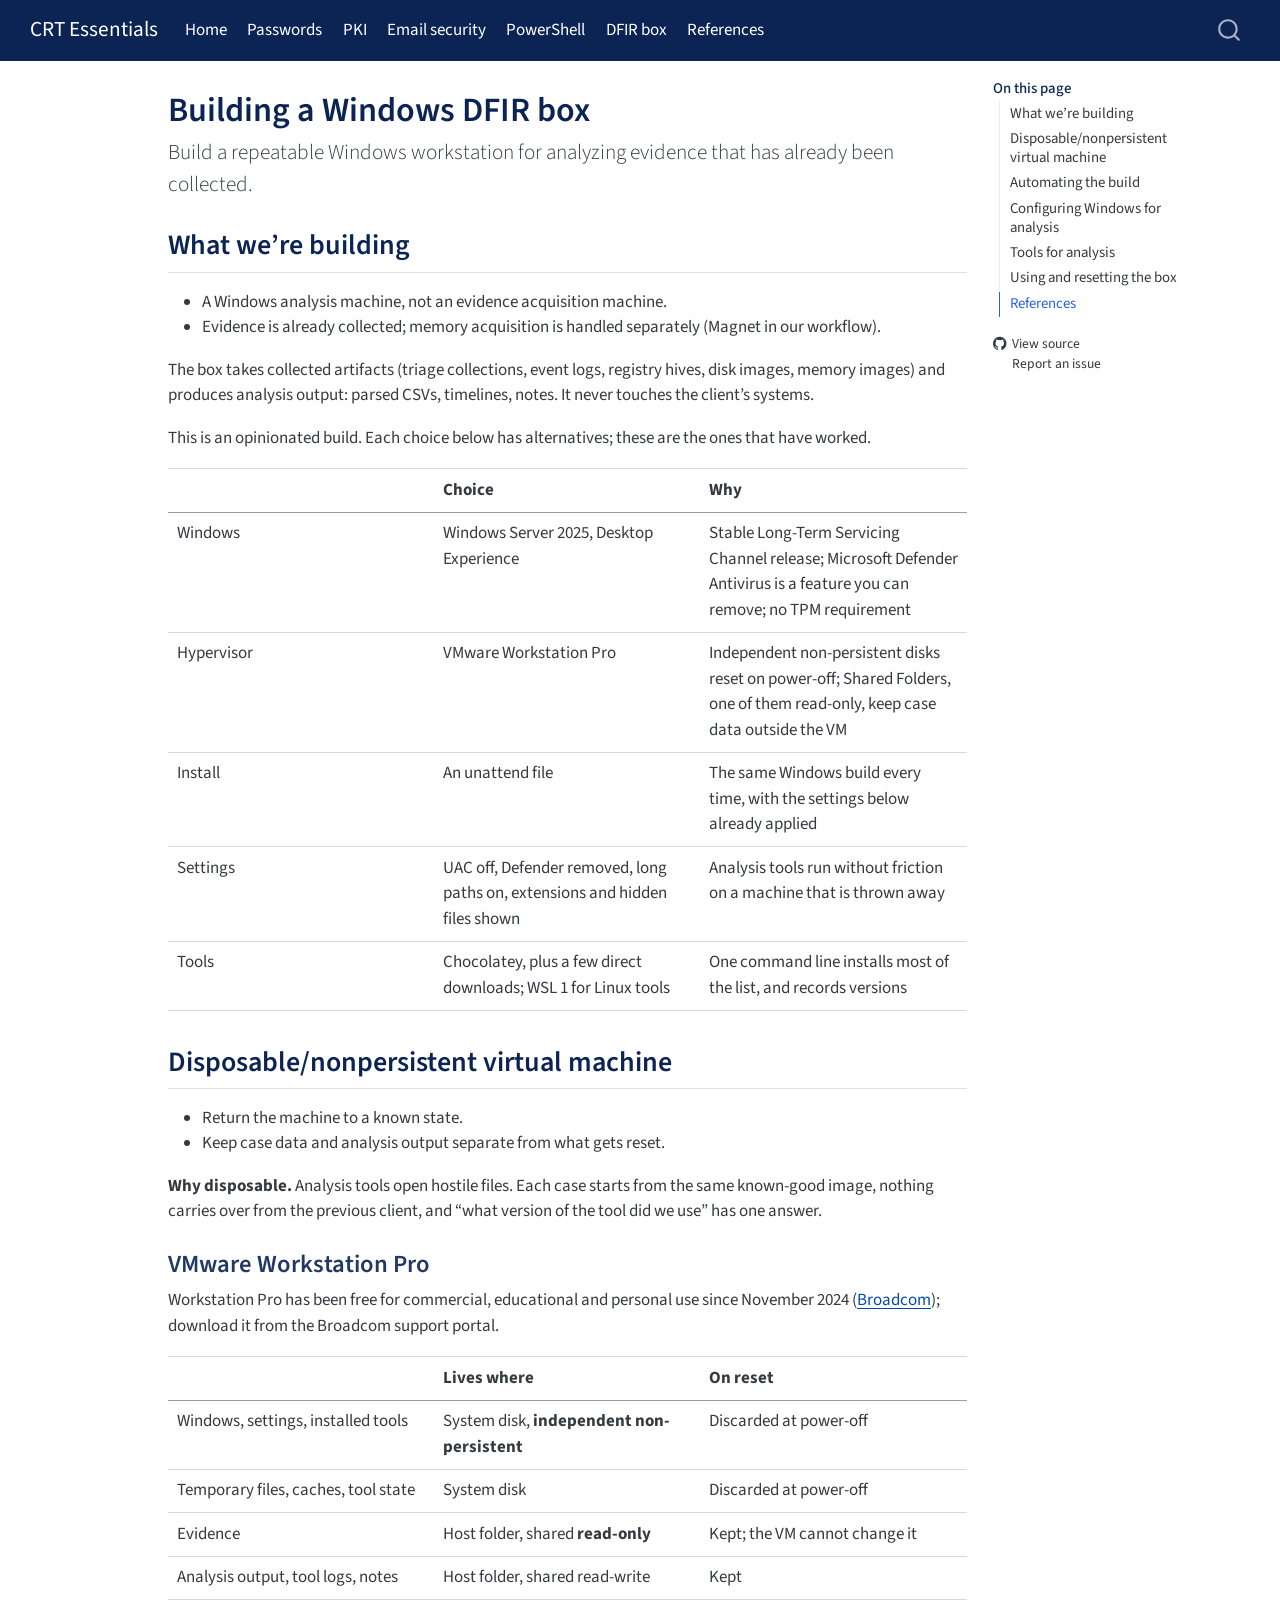
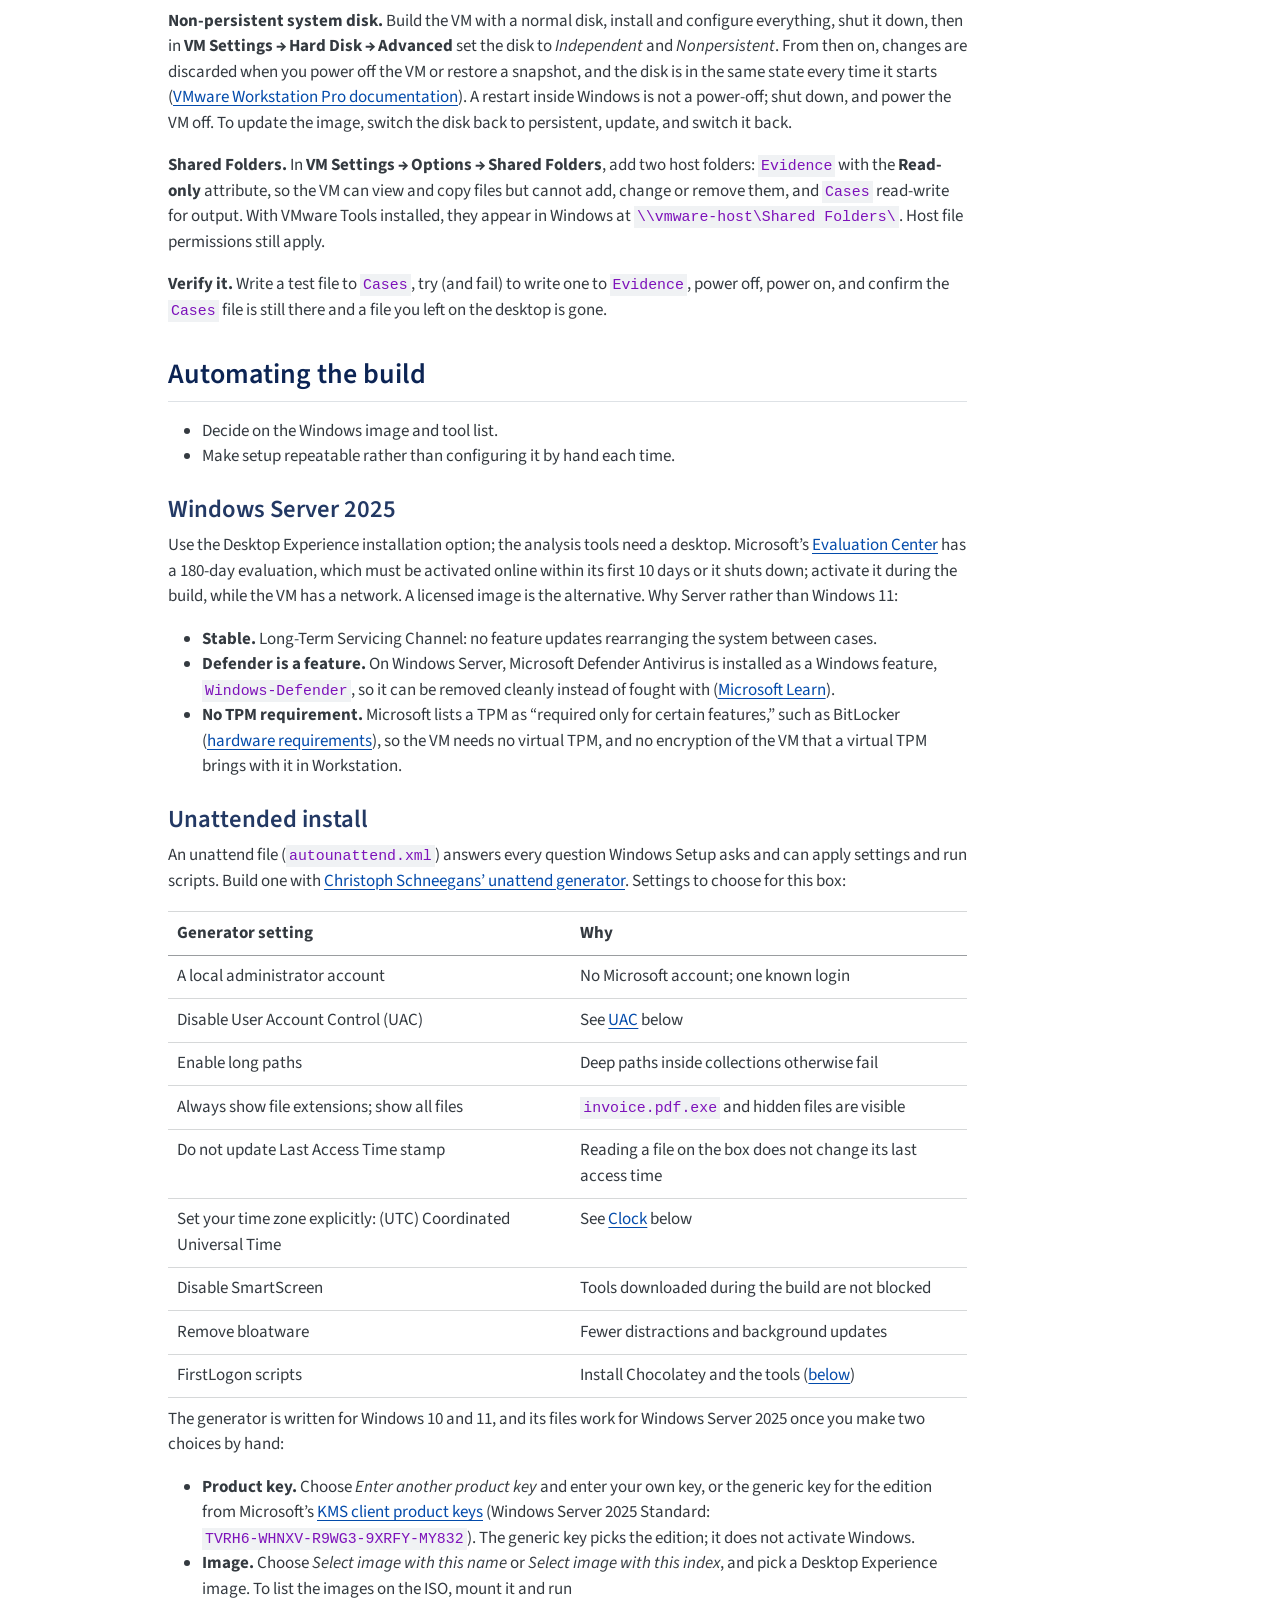
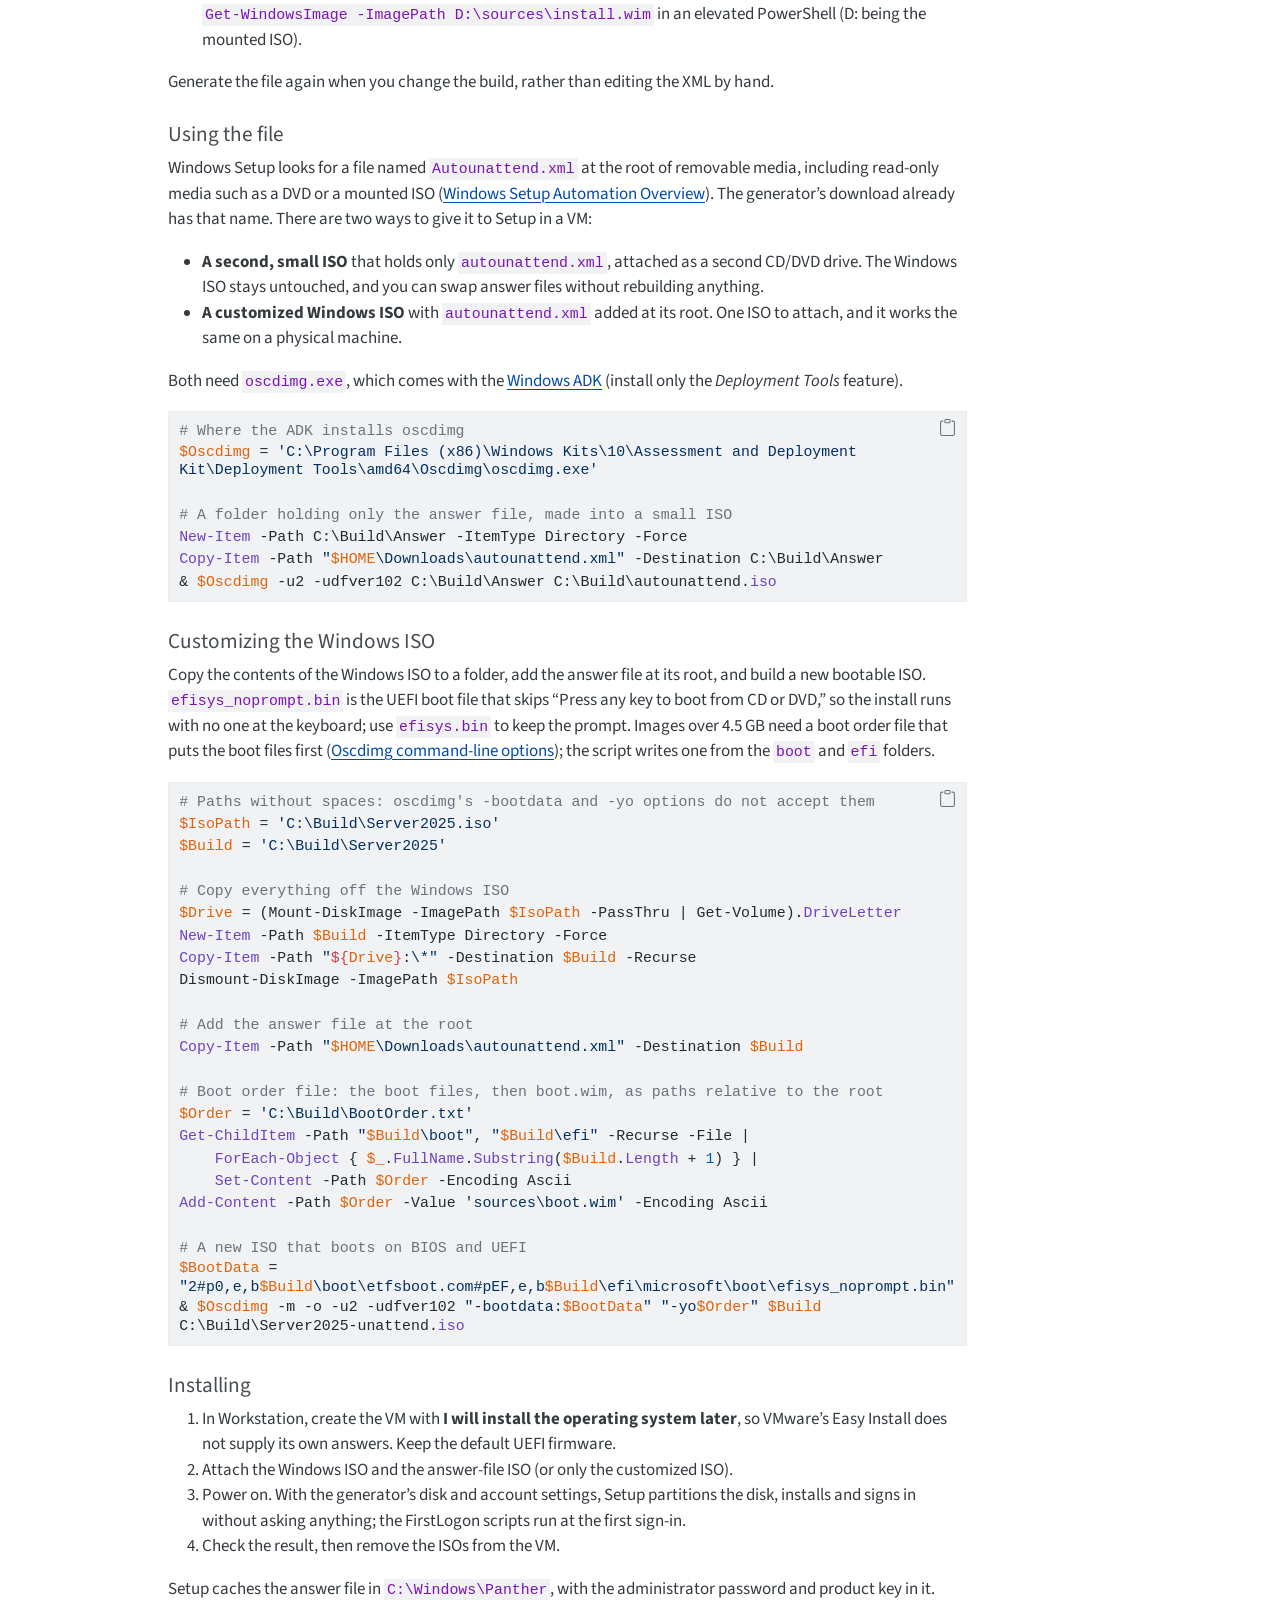
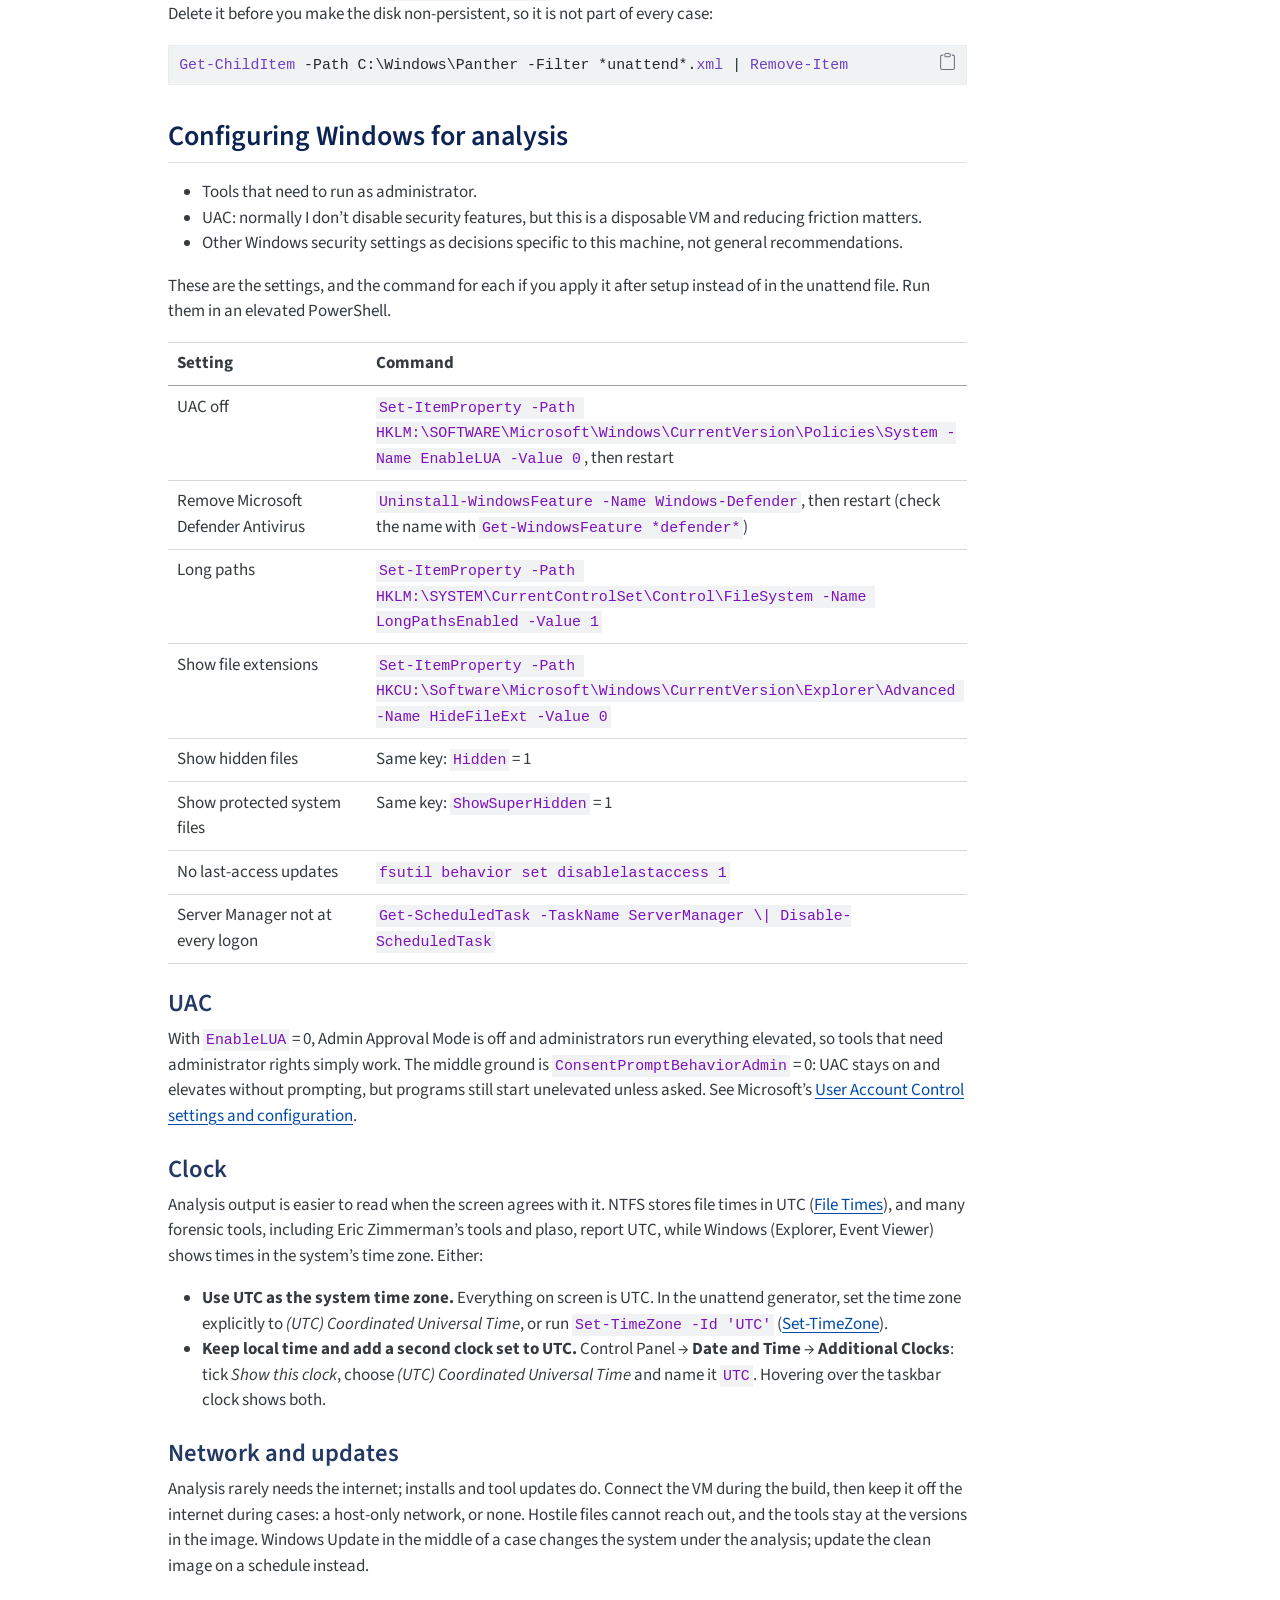
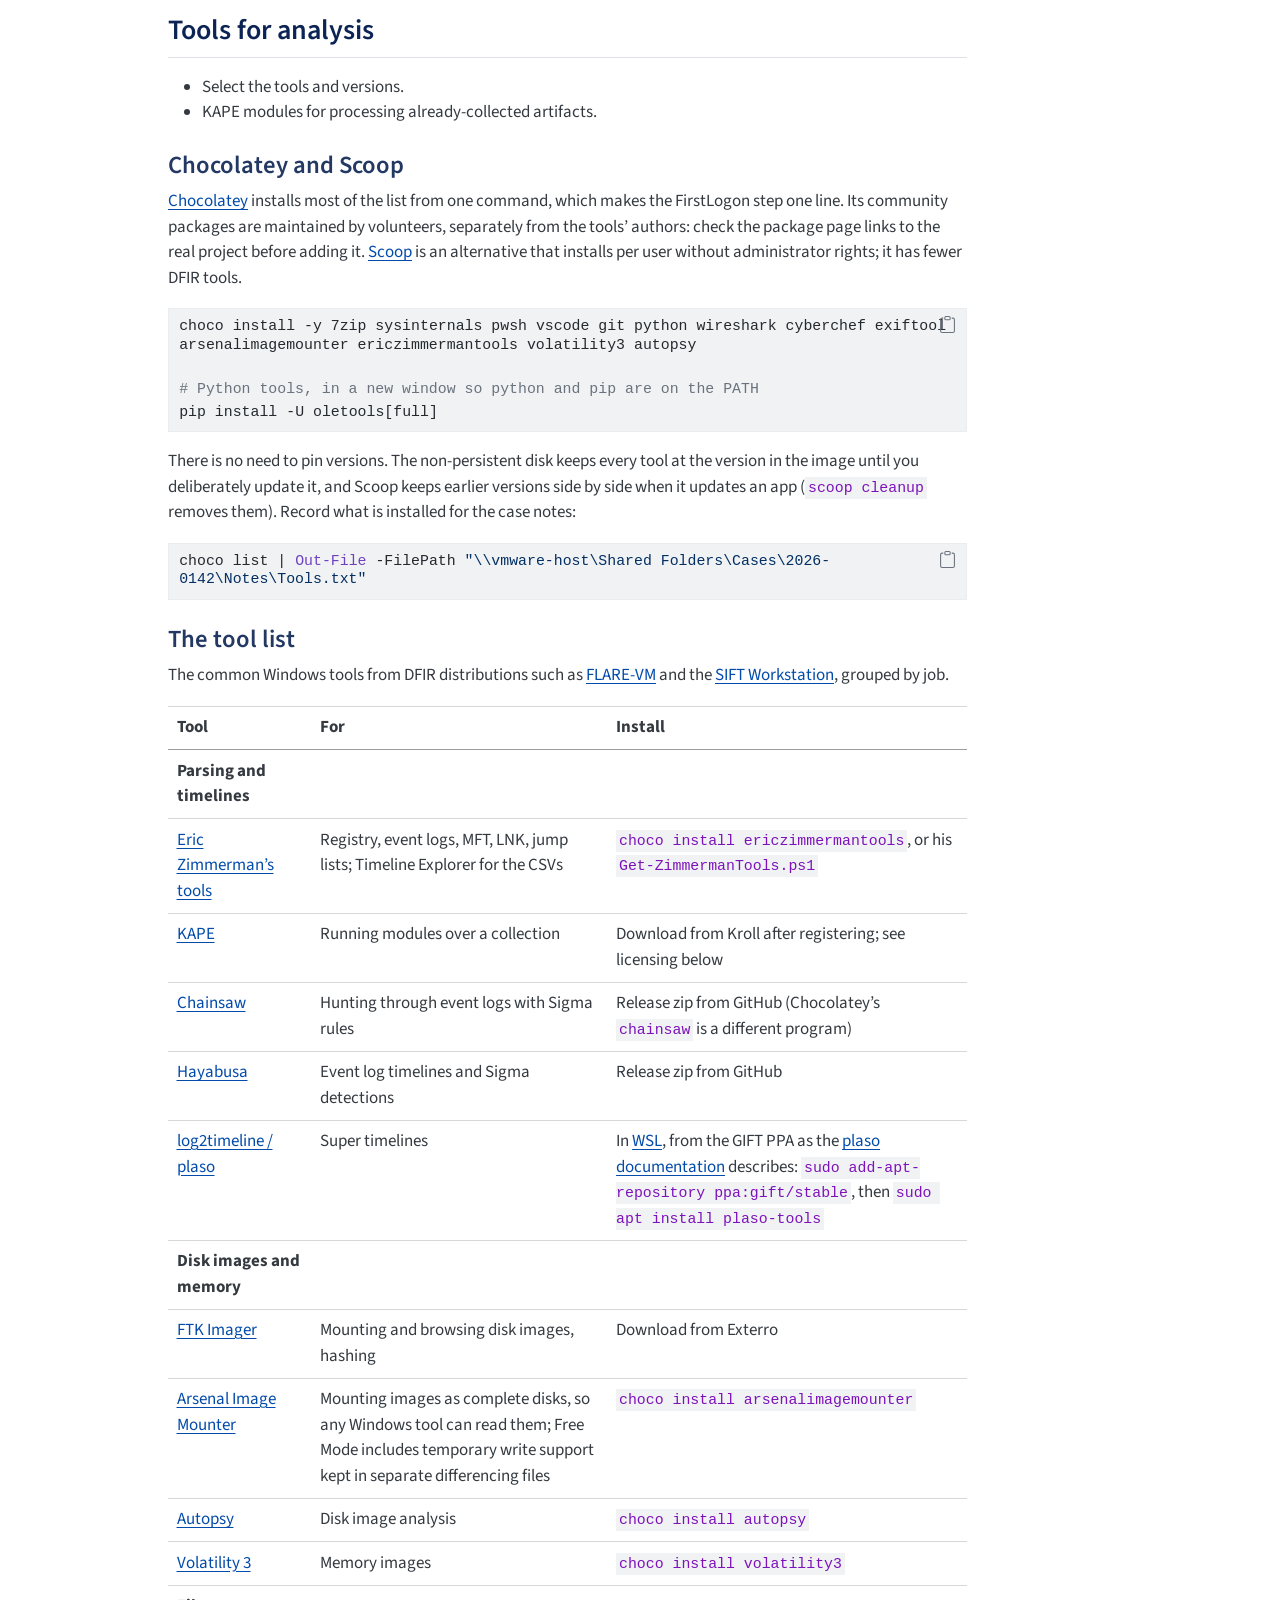
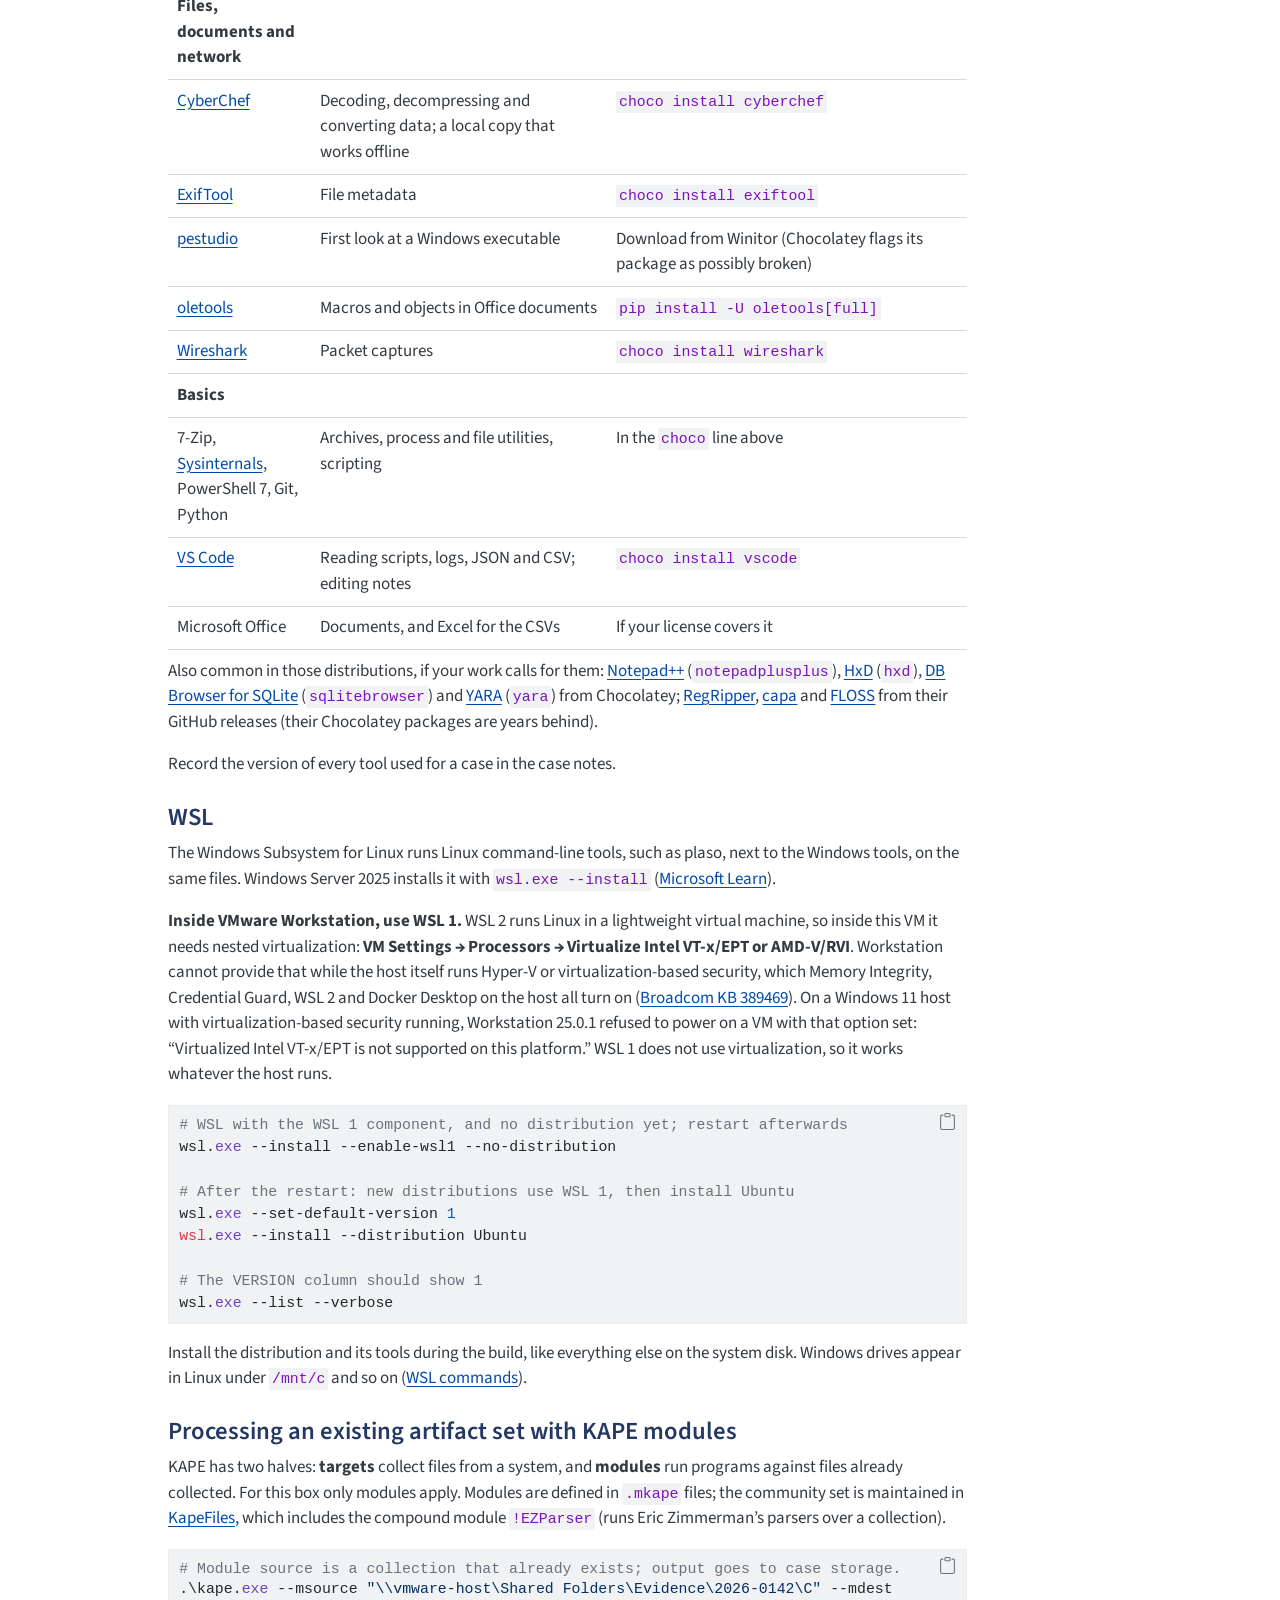
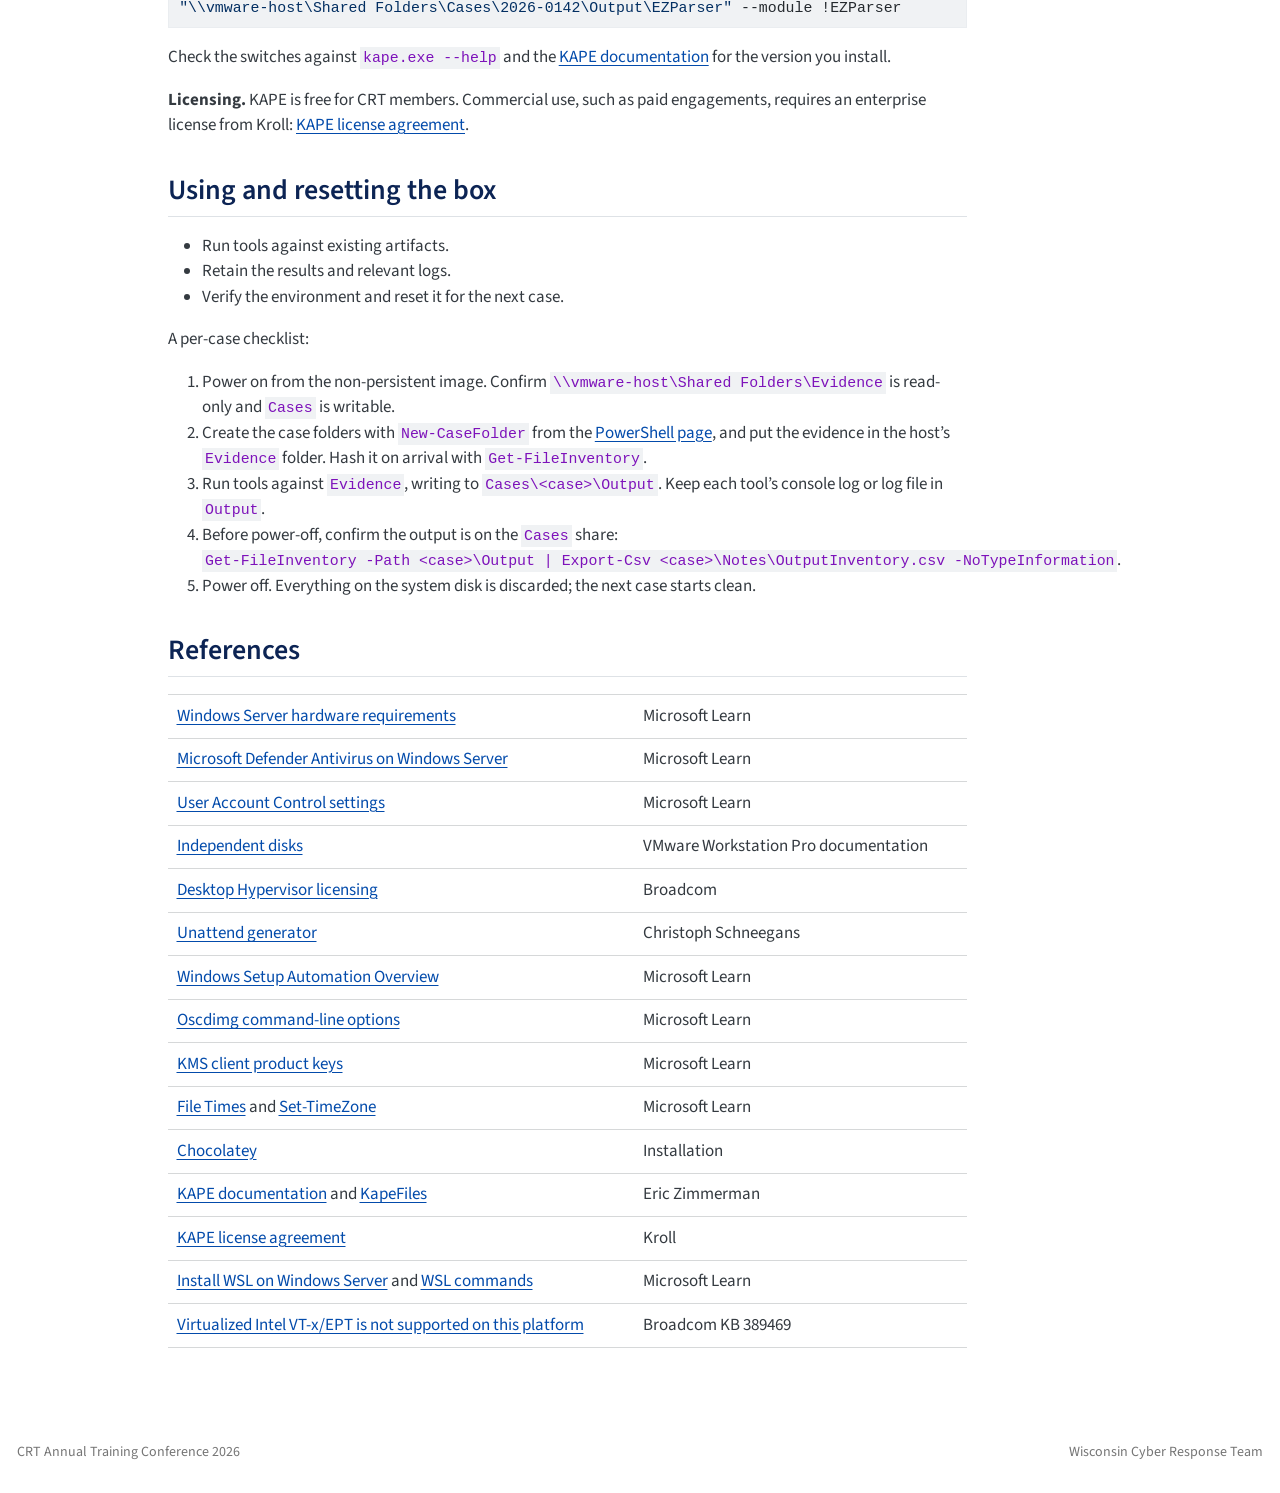
==== commit 54250e65: "DFIR: WSL 1 inside Workstation, full suggested tool list - WSL section: WSL 2 needs nested virtualiz" ====
--- a/docs/dfir.html
+++ b/docs/dfir.html
@@ -195,6 +195,7 @@
   <ul class="collapse">
   <li><a href="#chocolatey-and-scoop" id="toc-chocolatey-and-scoop" class="nav-link" data-scroll-target="#chocolatey-and-scoop">Chocolatey and Scoop</a></li>
   <li><a href="#the-tool-list" id="toc-the-tool-list" class="nav-link" data-scroll-target="#the-tool-list">The tool list</a></li>
+  <li><a href="#wsl" id="toc-wsl" class="nav-link" data-scroll-target="#wsl">WSL</a></li>
   <li><a href="#processing-an-existing-artifact-set-with-kape-modules" id="toc-processing-an-existing-artifact-set-with-kape-modules" class="nav-link" data-scroll-target="#processing-an-existing-artifact-set-with-kape-modules">Processing an existing artifact set with KAPE modules</a></li>
   </ul></li>
   <li><a href="#using-and-resetting-the-box" id="toc-using-and-resetting-the-box" class="nav-link" data-scroll-target="#using-and-resetting-the-box">Using and resetting the box</a></li>
@@ -269,7 +270,7 @@
 </tr>
 <tr class="odd">
 <td>Tools</td>
-<td>Chocolatey, plus a few direct downloads</td>
+<td>Chocolatey, plus a few direct downloads; WSL 1 for Linux tools</td>
 <td>One command line installs most of the list, and records versions</td>
 </tr>
 </tbody>
@@ -532,12 +533,16 @@
 <section id="chocolatey-and-scoop" class="level3">
 <h3 class="anchored" data-anchor-id="chocolatey-and-scoop">Chocolatey and Scoop</h3>
 <p><a href="https://chocolatey.org/install">Chocolatey</a> installs most of the list from one command, which makes the FirstLogon step one line. Its community packages are maintained by volunteers, separately from the tools’ authors: check the package page links to the real project before adding it. <a href="https://scoop.sh/">Scoop</a> is an alternative that installs per user without administrator rights; it has fewer DFIR tools.</p>
-<div class="code-copy-outer-scaffold"><div class="sourceCode" id="cb4"><pre class="sourceCode powershell code-with-copy"><code class="sourceCode powershell"><span id="cb4-1"><a href="#cb4-1" aria-hidden="true" tabindex="-1"></a>choco install <span class="op">-</span>y 7zip sysinternals pwsh ericzimmermantools volatility3 autopsy</span></code></pre></div><button title="Copy to Clipboard" class="code-copy-button"><i class="bi"></i></button></div>
+<div class="code-copy-outer-scaffold"><div class="sourceCode" id="cb4"><pre class="sourceCode powershell code-with-copy"><code class="sourceCode powershell"><span id="cb4-1"><a href="#cb4-1" aria-hidden="true" tabindex="-1"></a>choco install <span class="op">-</span>y 7zip sysinternals pwsh vscode git python wireshark cyberchef exiftool arsenalimagemounter ericzimmermantools volatility3 autopsy</span>
+<span id="cb4-2"><a href="#cb4-2" aria-hidden="true" tabindex="-1"></a></span>
+<span id="cb4-3"><a href="#cb4-3" aria-hidden="true" tabindex="-1"></a><span class="co"># Python tools, in a new window so python and pip are on the PATH</span></span>
+<span id="cb4-4"><a href="#cb4-4" aria-hidden="true" tabindex="-1"></a>pip install <span class="op">-</span>U oletools<span class="op">[</span>full<span class="op">]</span></span></code></pre></div><button title="Copy to Clipboard" class="code-copy-button"><i class="bi"></i></button></div>
 <p>There is no need to pin versions. The non-persistent disk keeps every tool at the version in the image until you deliberately update it, and Scoop keeps earlier versions side by side when it updates an app (<code>scoop cleanup</code> removes them). Record what is installed for the case notes:</p>
 <div class="code-copy-outer-scaffold"><div class="sourceCode" id="cb5"><pre class="sourceCode powershell code-with-copy"><code class="sourceCode powershell"><span id="cb5-1"><a href="#cb5-1" aria-hidden="true" tabindex="-1"></a>choco list <span class="op">|</span> <span class="fu">Out-File</span> <span class="op">-</span>FilePath <span class="st">"\\vmware-host\Shared Folders\Cases\2026-0142\Notes\Tools.txt"</span></span></code></pre></div><button title="Copy to Clipboard" class="code-copy-button"><i class="bi"></i></button></div>
 </section>
 <section id="the-tool-list" class="level3">
 <h3 class="anchored" data-anchor-id="the-tool-list">The tool list</h3>
+<p>The common Windows tools from DFIR distributions such as <a href="https://github.com/mandiant/flare-vm">FLARE-VM</a> and the <a href="https://www.sans.org/tools/sift-workstation/">SIFT Workstation</a>, grouped by job.</p>
 <table class="caption-top table">
 <thead>
 <tr class="header">
@@ -548,64 +553,135 @@
 </thead>
 <tbody>
 <tr class="odd">
+<td><strong>Parsing and timelines</strong></td>
+<td></td>
+<td></td>
+</tr>
+<tr class="even">
 <td><a href="https://ericzimmerman.github.io/">Eric Zimmerman’s tools</a></td>
 <td>Registry, event logs, MFT, LNK, jump lists; Timeline Explorer for the CSVs</td>
 <td><code>choco install ericzimmermantools</code>, or his <code>Get-ZimmermanTools.ps1</code></td>
 </tr>
-<tr class="even">
+<tr class="odd">
 <td><a href="https://www.kroll.com/kape">KAPE</a></td>
 <td>Running modules over a collection</td>
 <td>Download from Kroll after registering; see licensing below</td>
 </tr>
-<tr class="odd">
+<tr class="even">
+<td><a href="https://github.com/WithSecureLabs/chainsaw">Chainsaw</a></td>
+<td>Hunting through event logs with Sigma rules</td>
+<td>Release zip from GitHub (Chocolatey’s <code>chainsaw</code> is a different program)</td>
+</tr>
+<tr class="odd">
+<td><a href="https://github.com/Yamato-Security/hayabusa">Hayabusa</a></td>
+<td>Event log timelines and Sigma detections</td>
+<td>Release zip from GitHub</td>
+</tr>
+<tr class="even">
+<td><a href="https://plaso.readthedocs.io/">log2timeline / plaso</a></td>
+<td>Super timelines</td>
+<td>In <a href="#wsl">WSL</a>, from the GIFT PPA as the <a href="https://plaso.readthedocs.io/en/latest/sources/user/Ubuntu-Packaged-Release.html">plaso documentation</a> describes: <code>sudo add-apt-repository ppa:gift/stable</code>, then <code>sudo apt install plaso-tools</code></td>
+</tr>
+<tr class="odd">
+<td><strong>Disk images and memory</strong></td>
+<td></td>
+<td></td>
+</tr>
+<tr class="even">
 <td><a href="https://www.exterro.com/digital-forensics-software/ftk-imager">FTK Imager</a></td>
-<td>Mounting and browsing disk images</td>
+<td>Mounting and browsing disk images, hashing</td>
 <td>Download from Exterro</td>
 </tr>
-<tr class="even">
+<tr class="odd">
+<td><a href="https://arsenalrecon.com/products/arsenal-image-mounter">Arsenal Image Mounter</a></td>
+<td>Mounting images as complete disks, so any Windows tool can read them; Free Mode includes temporary write support kept in separate differencing files</td>
+<td><code>choco install arsenalimagemounter</code></td>
+</tr>
+<tr class="even">
+<td><a href="https://www.sleuthkit.org/autopsy/">Autopsy</a></td>
+<td>Disk image analysis</td>
+<td><code>choco install autopsy</code></td>
+</tr>
+<tr class="odd">
 <td><a href="https://github.com/volatilityfoundation/volatility3">Volatility 3</a></td>
 <td>Memory images</td>
 <td><code>choco install volatility3</code></td>
 </tr>
-<tr class="odd">
-<td><a href="https://plaso.readthedocs.io/">log2timeline / plaso</a></td>
-<td>Super timelines</td>
-<td>Docker on Windows (<a href="https://plaso.readthedocs.io/en/latest/sources/user/Users-Guide.html">plaso documentation</a>); inside this VM that needs nested virtualization, so a separate Linux VM is often simpler</td>
-</tr>
-<tr class="even">
-<td><a href="https://github.com/WithSecureLabs/chainsaw">Chainsaw</a></td>
-<td>Hunting through event logs with Sigma rules</td>
-<td>Release zip from GitHub (Chocolatey’s <code>chainsaw</code> is a different program)</td>
-</tr>
-<tr class="odd">
-<td><a href="https://github.com/Yamato-Security/hayabusa">Hayabusa</a></td>
-<td>Event log timelines and Sigma detections</td>
-<td>Release zip from GitHub</td>
-</tr>
-<tr class="even">
-<td><a href="https://www.sleuthkit.org/autopsy/">Autopsy</a></td>
-<td>Disk image analysis</td>
-<td><code>choco install autopsy</code></td>
+<tr class="even">
+<td><strong>Files, documents and network</strong></td>
+<td></td>
+<td></td>
+</tr>
+<tr class="odd">
+<td><a href="https://gchq.github.io/CyberChef/">CyberChef</a></td>
+<td>Decoding, decompressing and converting data; a local copy that works offline</td>
+<td><code>choco install cyberchef</code></td>
+</tr>
+<tr class="even">
+<td><a href="https://exiftool.org/">ExifTool</a></td>
+<td>File metadata</td>
+<td><code>choco install exiftool</code></td>
+</tr>
+<tr class="odd">
+<td><a href="https://www.winitor.com/">pestudio</a></td>
+<td>First look at a Windows executable</td>
+<td>Download from Winitor (Chocolatey flags its package as possibly broken)</td>
+</tr>
+<tr class="even">
+<td><a href="https://github.com/decalage2/oletools">oletools</a></td>
+<td>Macros and objects in Office documents</td>
+<td><code>pip install -U oletools[full]</code></td>
+</tr>
+<tr class="odd">
+<td><a href="https://www.wireshark.org/">Wireshark</a></td>
+<td>Packet captures</td>
+<td><code>choco install wireshark</code></td>
+</tr>
+<tr class="even">
+<td><strong>Basics</strong></td>
+<td></td>
+<td></td>
+</tr>
+<tr class="odd">
+<td>7-Zip, <a href="https://learn.microsoft.com/en-us/sysinternals/">Sysinternals</a>, PowerShell 7, Git, Python</td>
+<td>Archives, process and file utilities, scripting</td>
+<td>In the <code>choco</code> line above</td>
+</tr>
+<tr class="even">
+<td><a href="https://code.visualstudio.com/">VS Code</a></td>
+<td>Reading scripts, logs, JSON and CSV; editing notes</td>
+<td><code>choco install vscode</code></td>
 </tr>
 <tr class="odd">
 <td>Microsoft Office</td>
 <td>Documents, and Excel for the CSVs</td>
 <td>If your license covers it</td>
 </tr>
-<tr class="even">
-<td>7-Zip, Sysinternals, PowerShell 7</td>
-<td>The basics</td>
-<td>In the <code>choco</code> line above</td>
-</tr>
 </tbody>
 </table>
+<p>Also common in those distributions, if your work calls for them: <a href="https://notepad-plus-plus.org/">Notepad++</a> (<code>notepadplusplus</code>), <a href="https://mh-nexus.de/en/hxd/">HxD</a> (<code>hxd</code>), <a href="https://sqlitebrowser.org/">DB Browser for SQLite</a> (<code>sqlitebrowser</code>) and <a href="https://virustotal.github.io/yara/">YARA</a> (<code>yara</code>) from Chocolatey; <a href="https://github.com/keydet89/RegRipper3.0">RegRipper</a>, <a href="https://github.com/mandiant/capa">capa</a> and <a href="https://github.com/mandiant/flare-floss">FLOSS</a> from their GitHub releases (their Chocolatey packages are years behind).</p>
 <p>Record the version of every tool used for a case in the case notes.</p>
+</section>
+<section id="wsl" class="level3">
+<h3 class="anchored" data-anchor-id="wsl">WSL</h3>
+<p>The Windows Subsystem for Linux runs Linux command-line tools, such as plaso, next to the Windows tools, on the same files. Windows Server 2025 installs it with <code>wsl.exe --install</code> (<a href="https://learn.microsoft.com/en-us/windows/wsl/install-on-server">Microsoft Learn</a>).</p>
+<p><strong>Inside VMware Workstation, use WSL 1.</strong> WSL 2 runs Linux in a lightweight virtual machine, so inside this VM it needs nested virtualization: <strong>VM Settings → Processors → Virtualize Intel VT-x/EPT or AMD-V/RVI</strong>. Workstation cannot provide that while the host itself runs Hyper-V or virtualization-based security, which Memory Integrity, Credential Guard, WSL 2 and Docker Desktop on the host all turn on (<a href="https://knowledge.broadcom.com/external/article/389469/virtualized-intel-vtxept-is-not-supporte.html">Broadcom KB 389469</a>). On a Windows 11 host with virtualization-based security running, Workstation 25.0.1 refused to power on a VM with that option set: “Virtualized Intel VT-x/EPT is not supported on this platform.” WSL 1 does not use virtualization, so it works whatever the host runs.</p>
+<div class="code-copy-outer-scaffold"><div class="sourceCode" id="cb6"><pre class="sourceCode powershell code-with-copy"><code class="sourceCode powershell"><span id="cb6-1"><a href="#cb6-1" aria-hidden="true" tabindex="-1"></a><span class="co"># WSL with the WSL 1 component, and no distribution yet; restart afterwards</span></span>
+<span id="cb6-2"><a href="#cb6-2" aria-hidden="true" tabindex="-1"></a>wsl<span class="op">.</span><span class="fu">exe</span> <span class="op">--</span>install <span class="op">--</span>enable-wsl1 <span class="op">--</span>no-distribution</span>
+<span id="cb6-3"><a href="#cb6-3" aria-hidden="true" tabindex="-1"></a></span>
+<span id="cb6-4"><a href="#cb6-4" aria-hidden="true" tabindex="-1"></a><span class="co"># After the restart: new distributions use WSL 1, then install Ubuntu</span></span>
+<span id="cb6-5"><a href="#cb6-5" aria-hidden="true" tabindex="-1"></a>wsl<span class="op">.</span><span class="fu">exe</span> <span class="op">--</span>set-default-version <span class="dv">1</span></span>
+<span id="cb6-6"><a href="#cb6-6" aria-hidden="true" tabindex="-1"></a><span class="dt">wsl</span><span class="op">.</span><span class="fu">exe</span> <span class="op">--</span>install <span class="op">--</span>distribution Ubuntu</span>
+<span id="cb6-7"><a href="#cb6-7" aria-hidden="true" tabindex="-1"></a></span>
+<span id="cb6-8"><a href="#cb6-8" aria-hidden="true" tabindex="-1"></a><span class="co"># The VERSION column should show 1</span></span>
+<span id="cb6-9"><a href="#cb6-9" aria-hidden="true" tabindex="-1"></a>wsl<span class="op">.</span><span class="fu">exe</span> <span class="op">--</span>list <span class="op">--</span>verbose</span></code></pre></div><button title="Copy to Clipboard" class="code-copy-button"><i class="bi"></i></button></div>
+<p>Install the distribution and its tools during the build, like everything else on the system disk. Windows drives appear in Linux under <code>/mnt/c</code> and so on (<a href="https://learn.microsoft.com/en-us/windows/wsl/basic-commands">WSL commands</a>).</p>
 </section>
 <section id="processing-an-existing-artifact-set-with-kape-modules" class="level3">
 <h3 class="anchored" data-anchor-id="processing-an-existing-artifact-set-with-kape-modules">Processing an existing artifact set with KAPE modules</h3>
 <p>KAPE has two halves: <strong>targets</strong> collect files from a system, and <strong>modules</strong> run programs against files already collected. For this box only modules apply. Modules are defined in <code>.mkape</code> files; the community set is maintained in <a href="https://github.com/EricZimmerman/KapeFiles">KapeFiles</a>, which includes the compound module <code>!EZParser</code> (runs Eric Zimmerman’s parsers over a collection).</p>
-<div class="code-copy-outer-scaffold"><div class="sourceCode" id="cb6"><pre class="sourceCode powershell code-with-copy"><code class="sourceCode powershell"><span id="cb6-1"><a href="#cb6-1" aria-hidden="true" tabindex="-1"></a><span class="co"># Module source is a collection that already exists; output goes to case storage.</span></span>
-<span id="cb6-2"><a href="#cb6-2" aria-hidden="true" tabindex="-1"></a><span class="op">.</span>\kape<span class="op">.</span><span class="fu">exe</span> <span class="op">--</span>msource <span class="st">"\\vmware-host\Shared Folders\Evidence\2026-0142\C"</span> <span class="op">--</span>mdest <span class="st">"\\vmware-host\Shared Folders\Cases\2026-0142\Output\EZParser"</span> <span class="op">--</span>module <span class="op">!</span>EZParser</span></code></pre></div><button title="Copy to Clipboard" class="code-copy-button"><i class="bi"></i></button></div>
+<div class="code-copy-outer-scaffold"><div class="sourceCode" id="cb7"><pre class="sourceCode powershell code-with-copy"><code class="sourceCode powershell"><span id="cb7-1"><a href="#cb7-1" aria-hidden="true" tabindex="-1"></a><span class="co"># Module source is a collection that already exists; output goes to case storage.</span></span>
+<span id="cb7-2"><a href="#cb7-2" aria-hidden="true" tabindex="-1"></a><span class="op">.</span>\kape<span class="op">.</span><span class="fu">exe</span> <span class="op">--</span>msource <span class="st">"\\vmware-host\Shared Folders\Evidence\2026-0142\C"</span> <span class="op">--</span>mdest <span class="st">"\\vmware-host\Shared Folders\Cases\2026-0142\Output\EZParser"</span> <span class="op">--</span>module <span class="op">!</span>EZParser</span></code></pre></div><button title="Copy to Clipboard" class="code-copy-button"><i class="bi"></i></button></div>
 <p>Check the switches against <code>kape.exe --help</code> and the <a href="https://ericzimmerman.github.io/KapeDocs/">KAPE documentation</a> for the version you install.</p>
 <p><strong>Licensing.</strong> KAPE is free for CRT members. Commercial use, such as paid engagements, requires an enterprise license from Kroll: <a href="https://www.kroll.com/en/kape-license-agreement">KAPE license agreement</a>.</p>
 </section>
@@ -681,6 +757,14 @@
 <tr class="odd">
 <td><a href="https://www.kroll.com/en/kape-license-agreement">KAPE license agreement</a></td>
 <td>Kroll</td>
+</tr>
+<tr class="even">
+<td><a href="https://learn.microsoft.com/en-us/windows/wsl/install-on-server">Install WSL on Windows Server</a> and <a href="https://learn.microsoft.com/en-us/windows/wsl/basic-commands">WSL commands</a></td>
+<td>Microsoft Learn</td>
+</tr>
+<tr class="odd">
+<td><a href="https://knowledge.broadcom.com/external/article/389469/virtualized-intel-vtxept-is-not-supporte.html">Virtualized Intel VT-x/EPT is not supported on this platform</a></td>
+<td>Broadcom KB 389469</td>
 </tr>
 </tbody>
 </table>
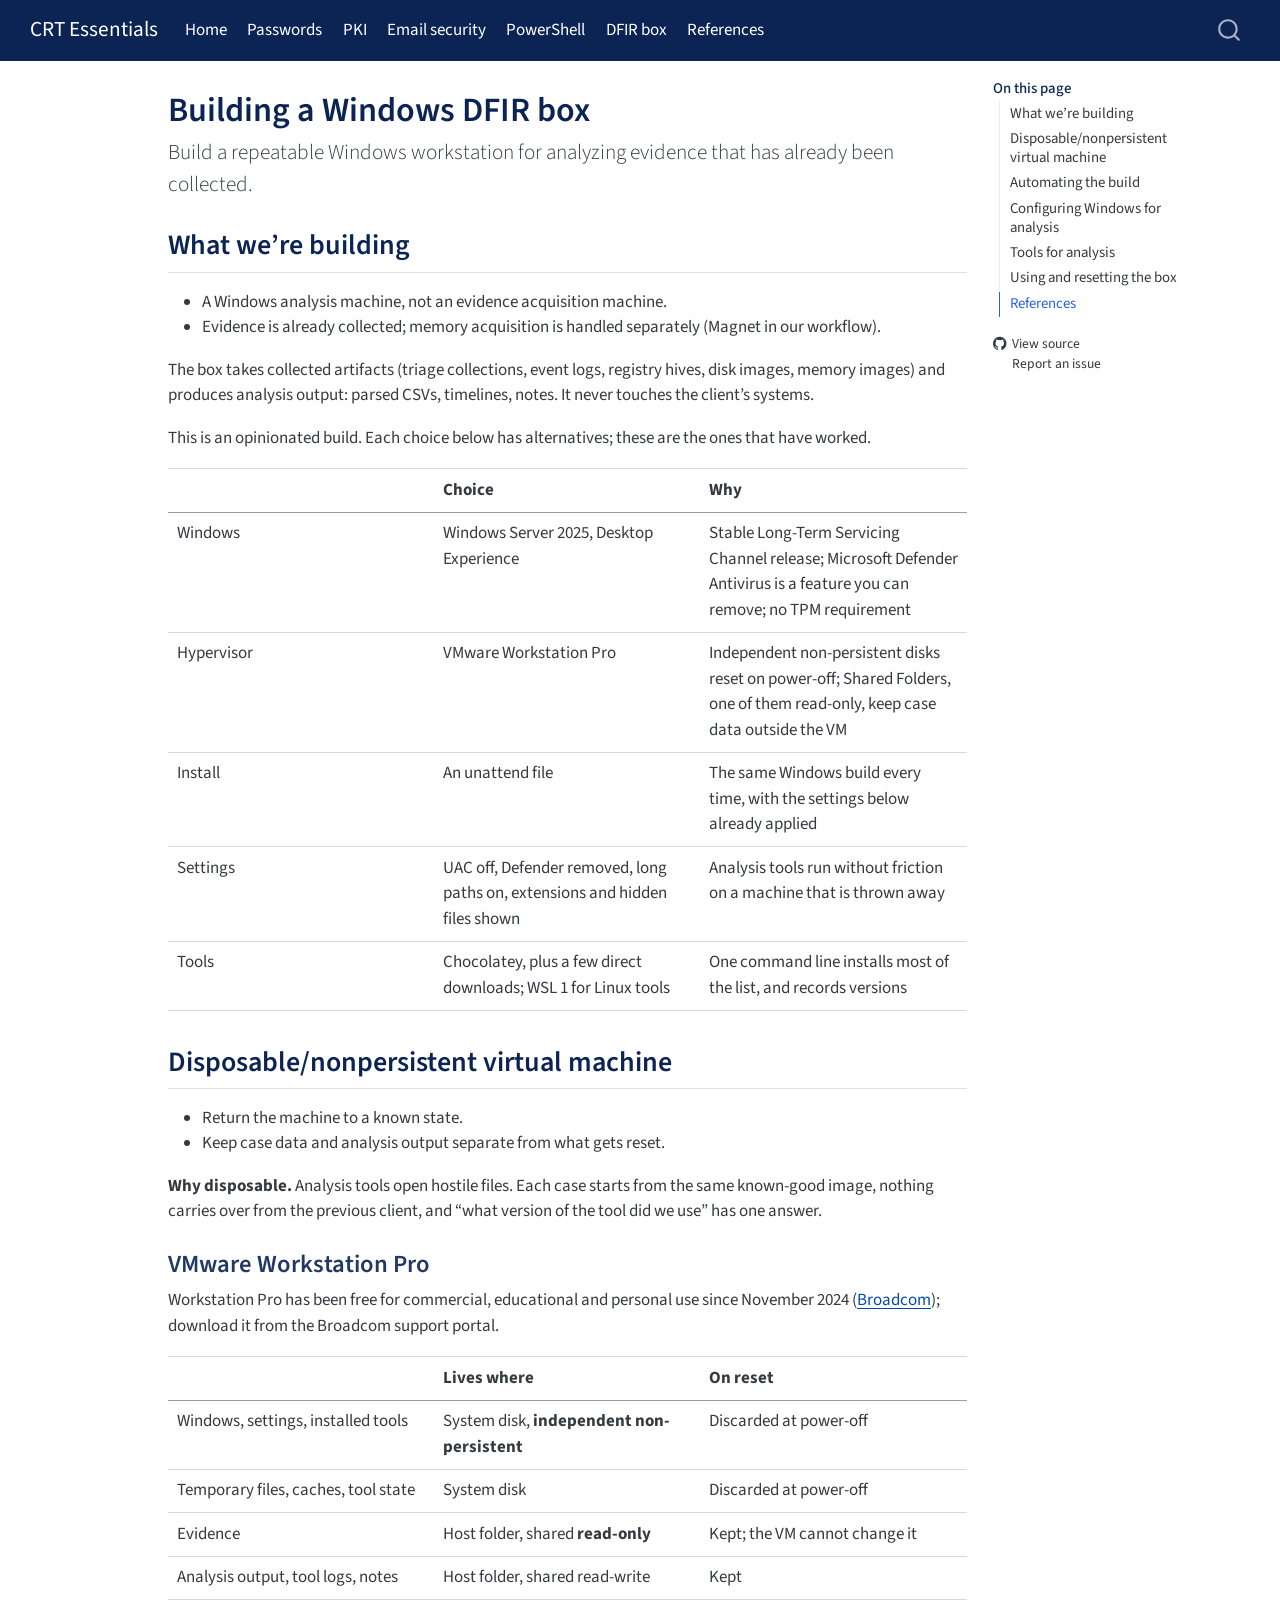
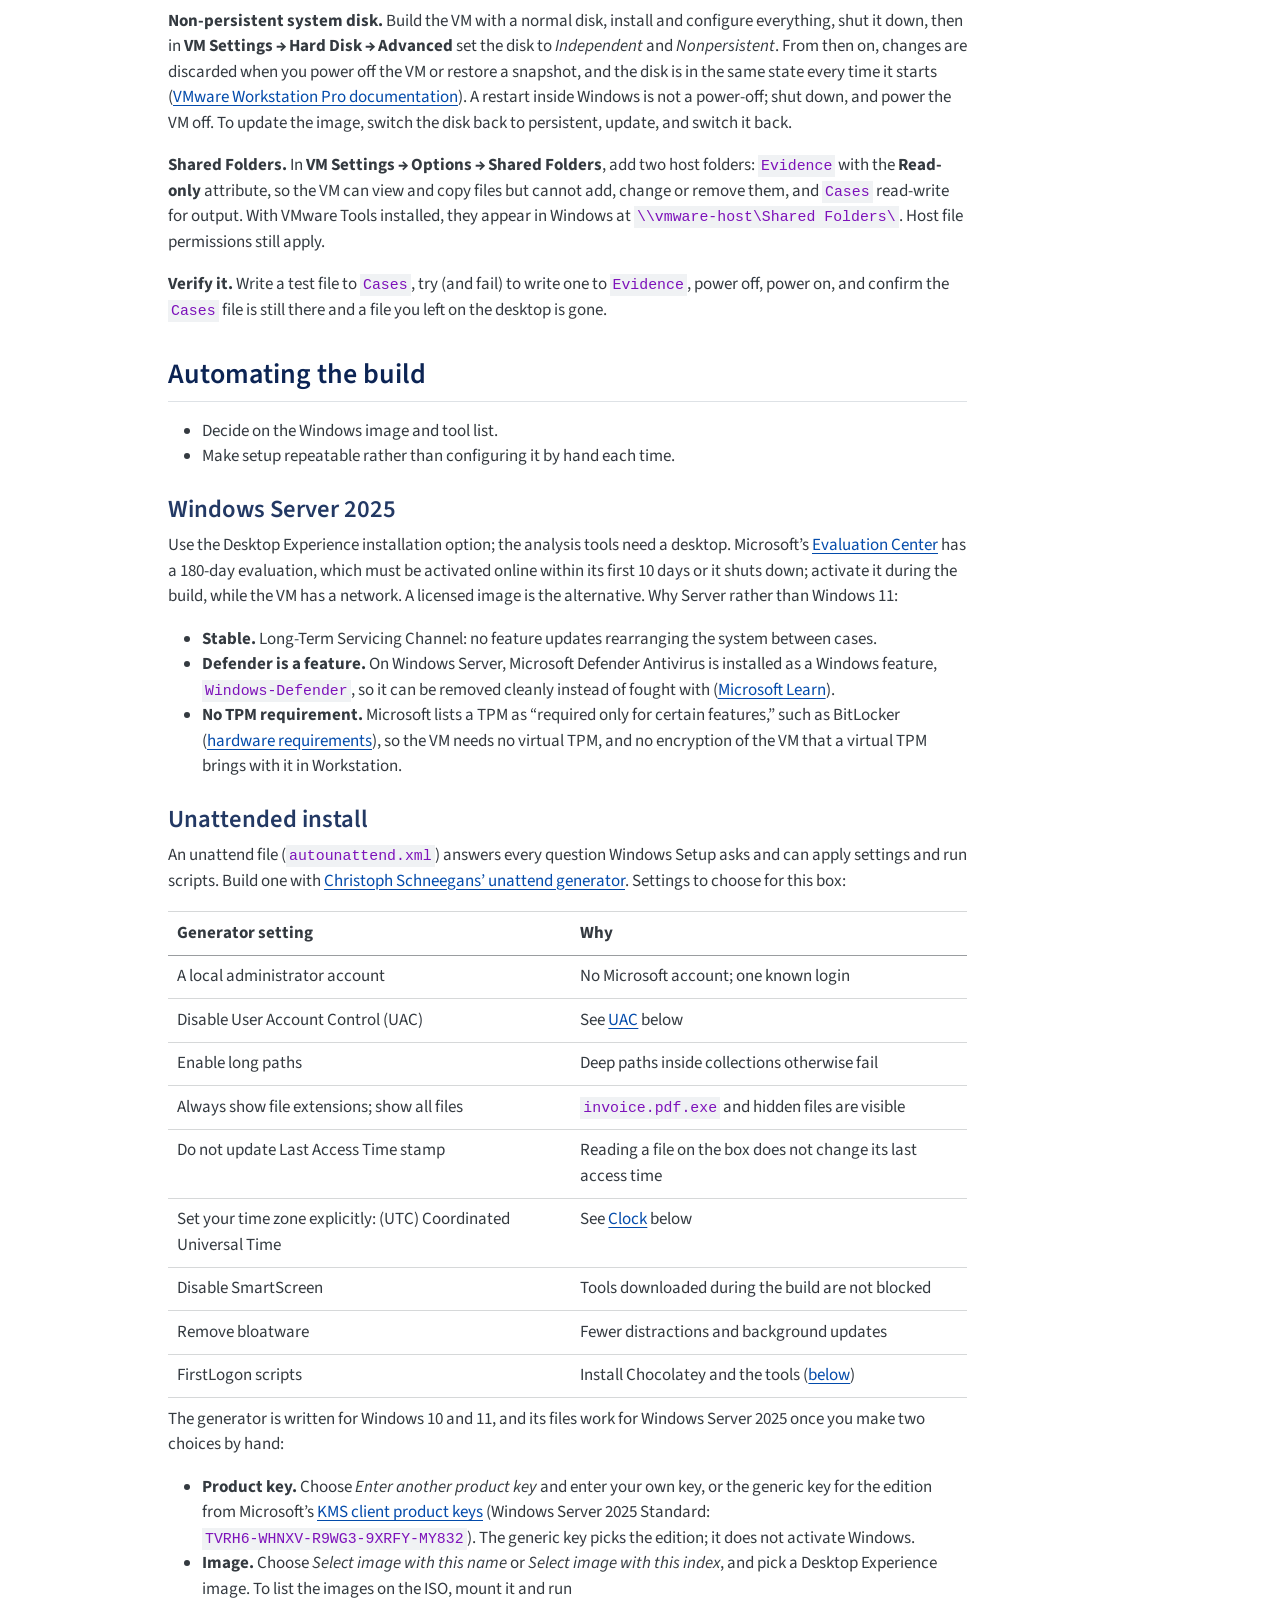
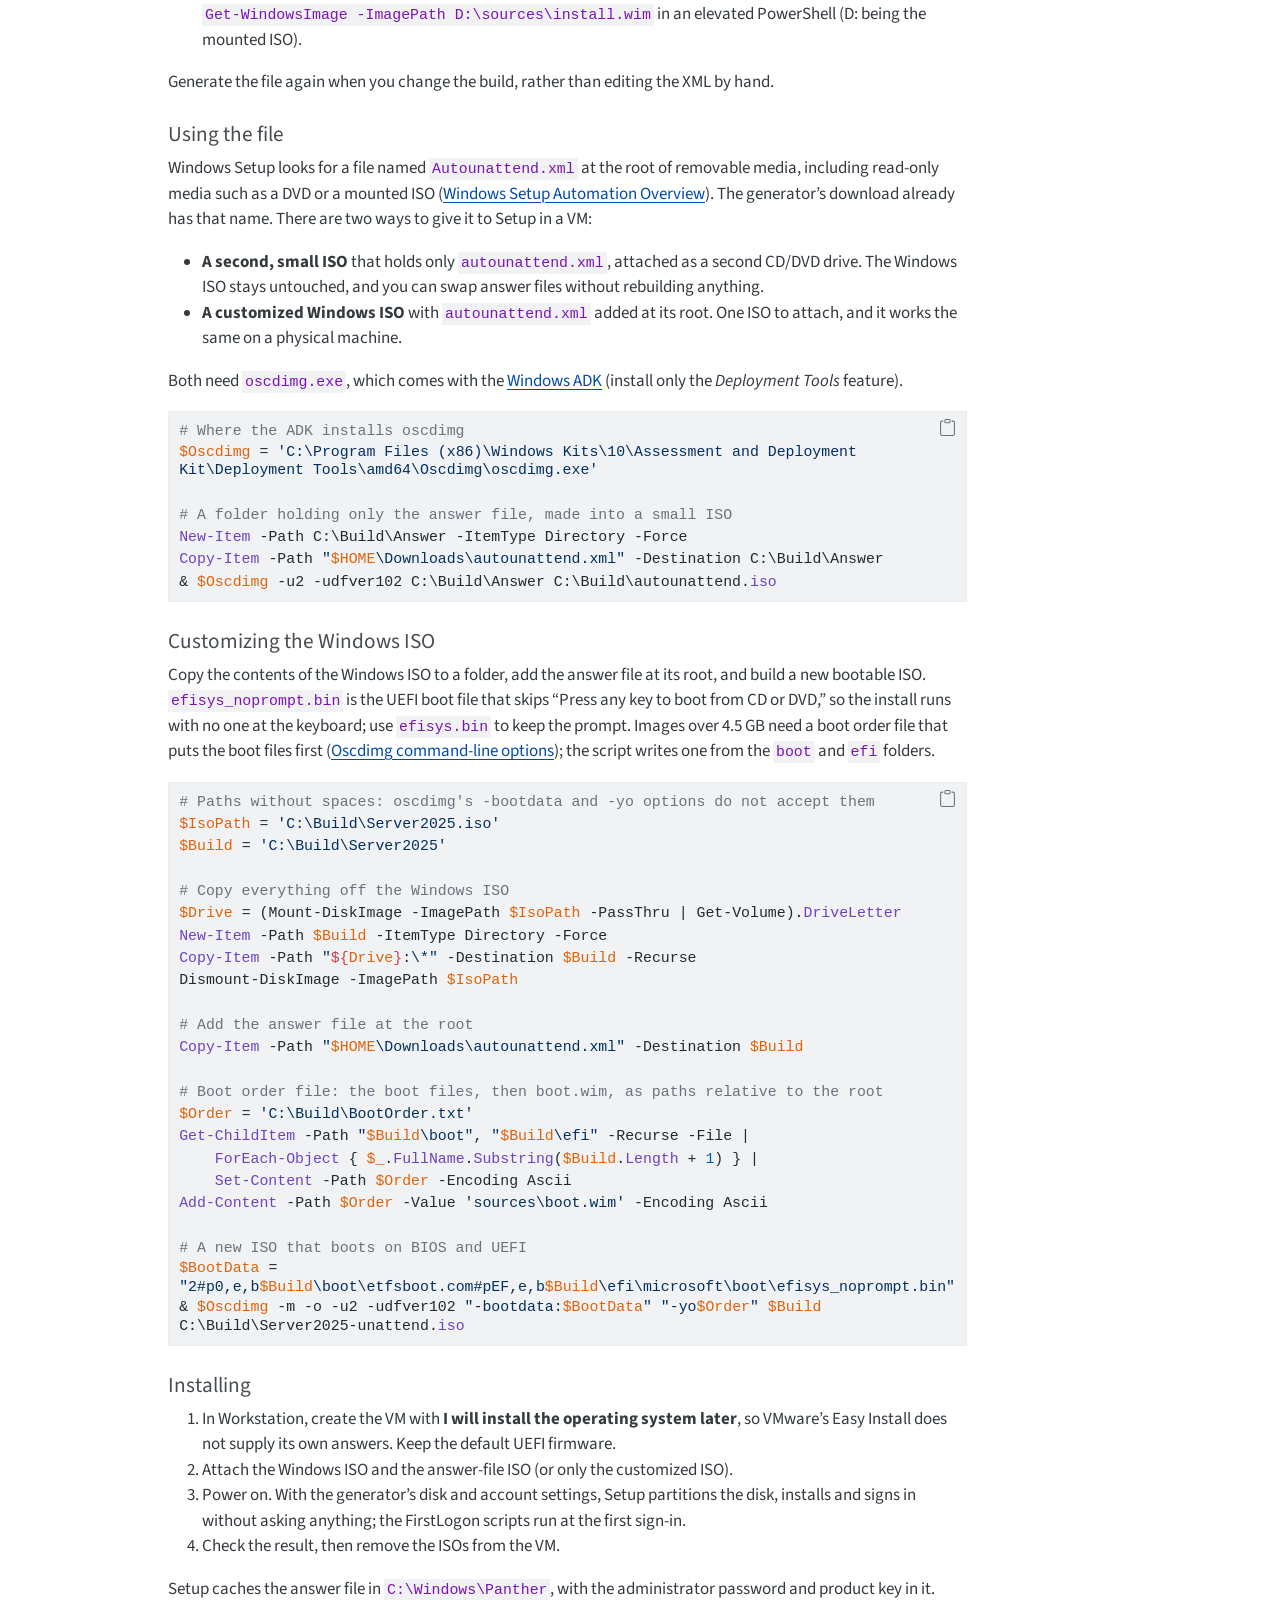
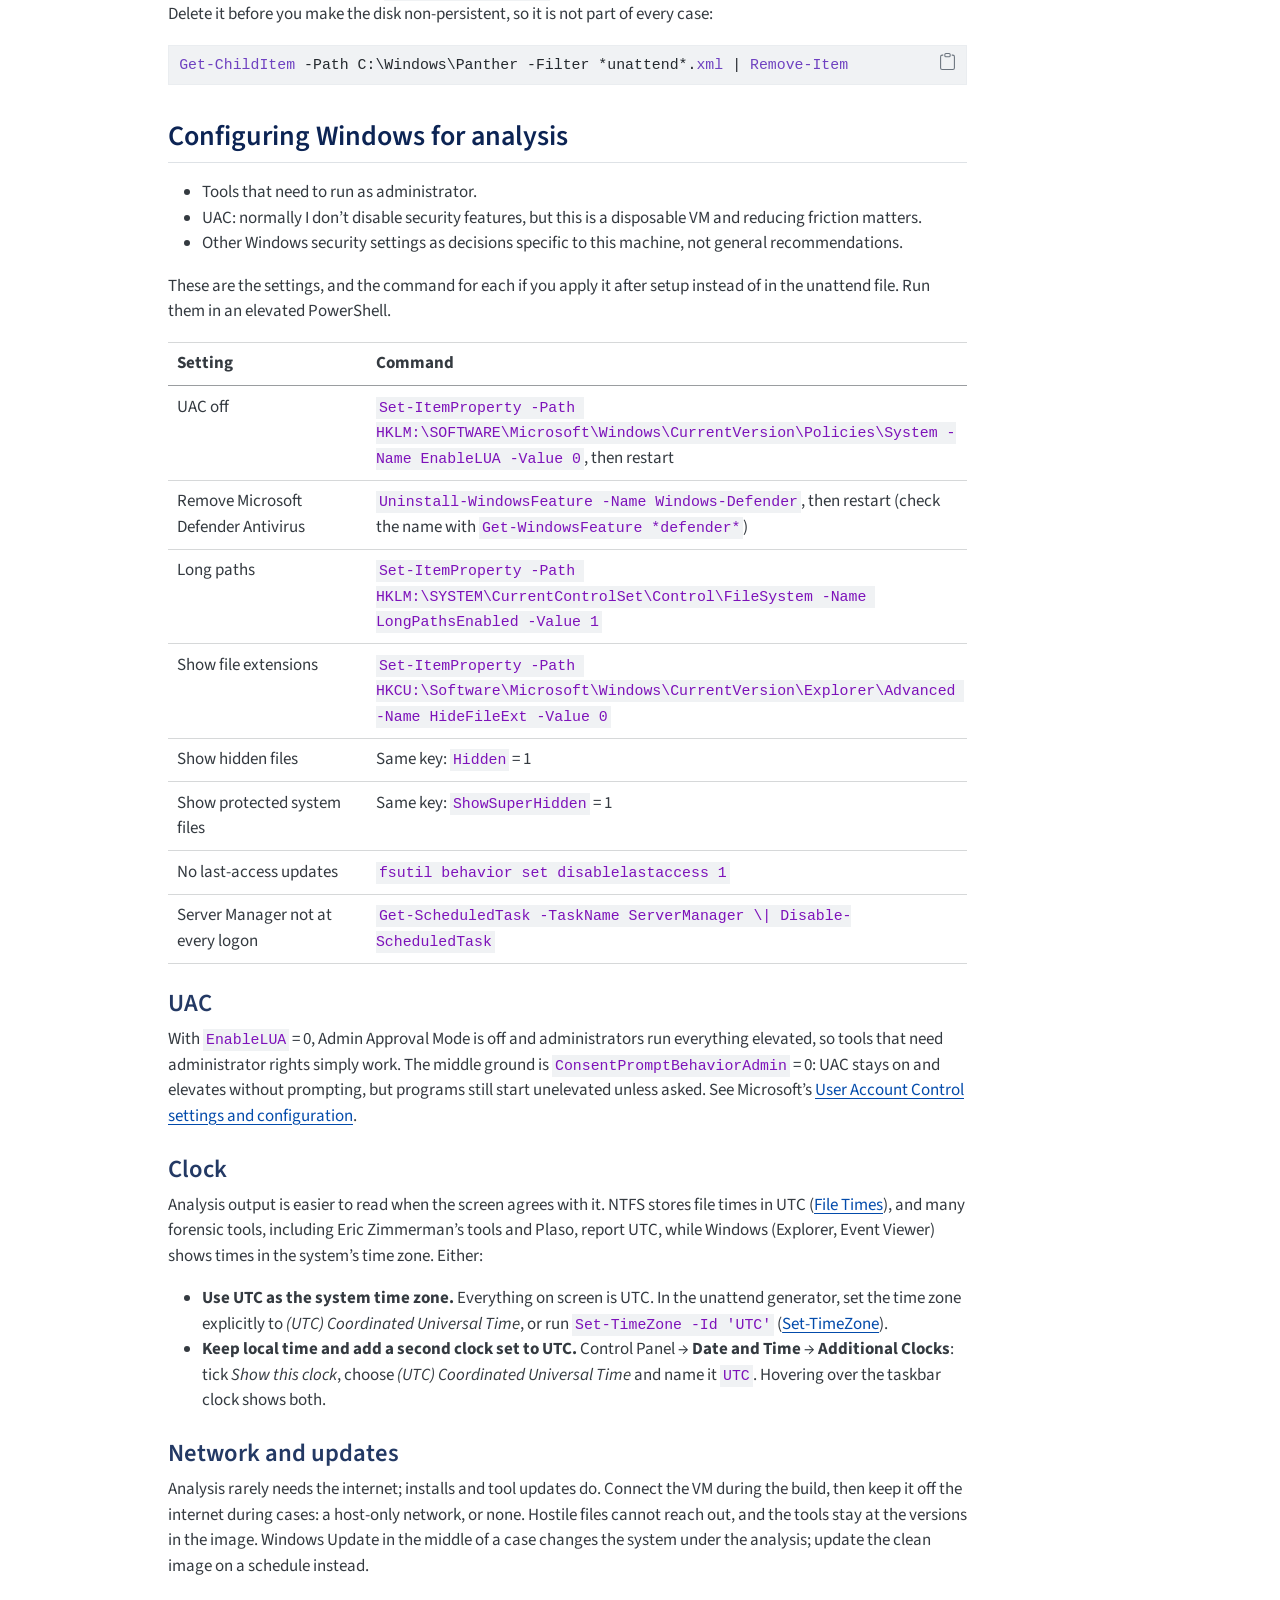
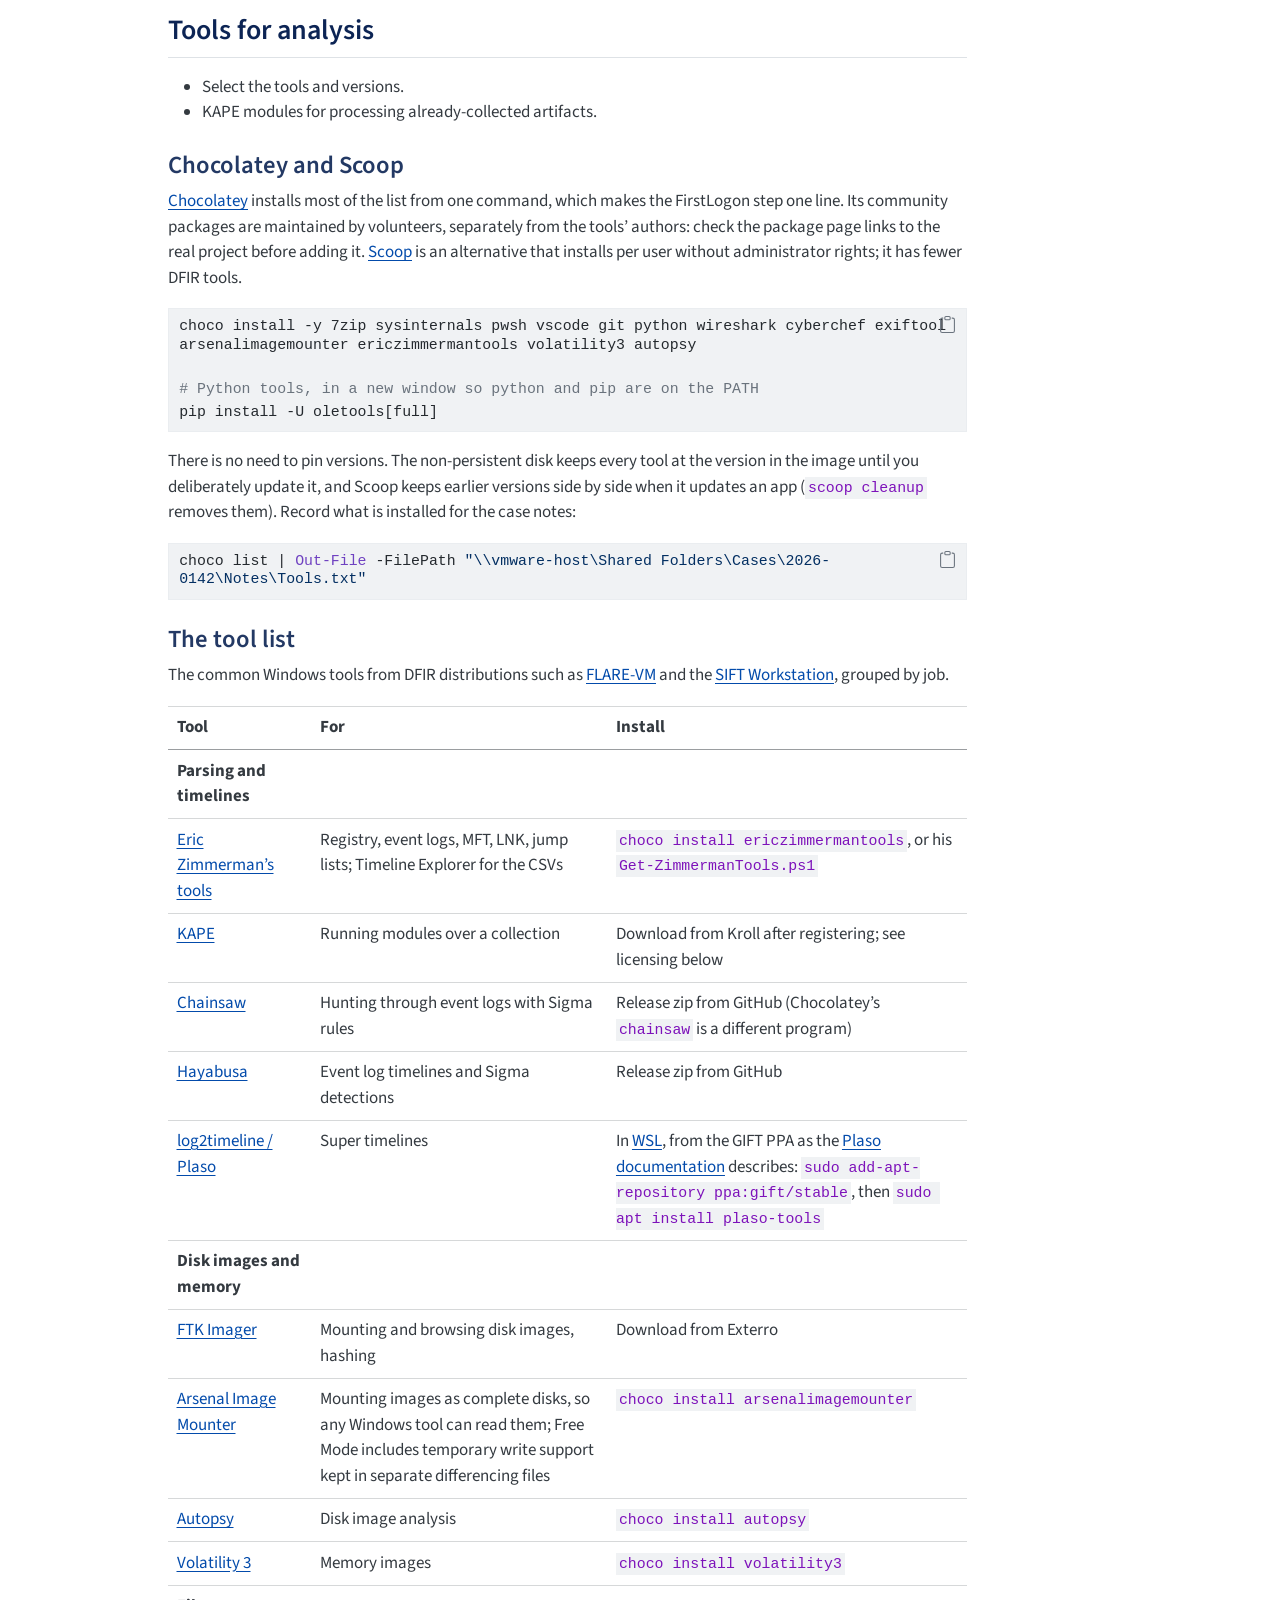
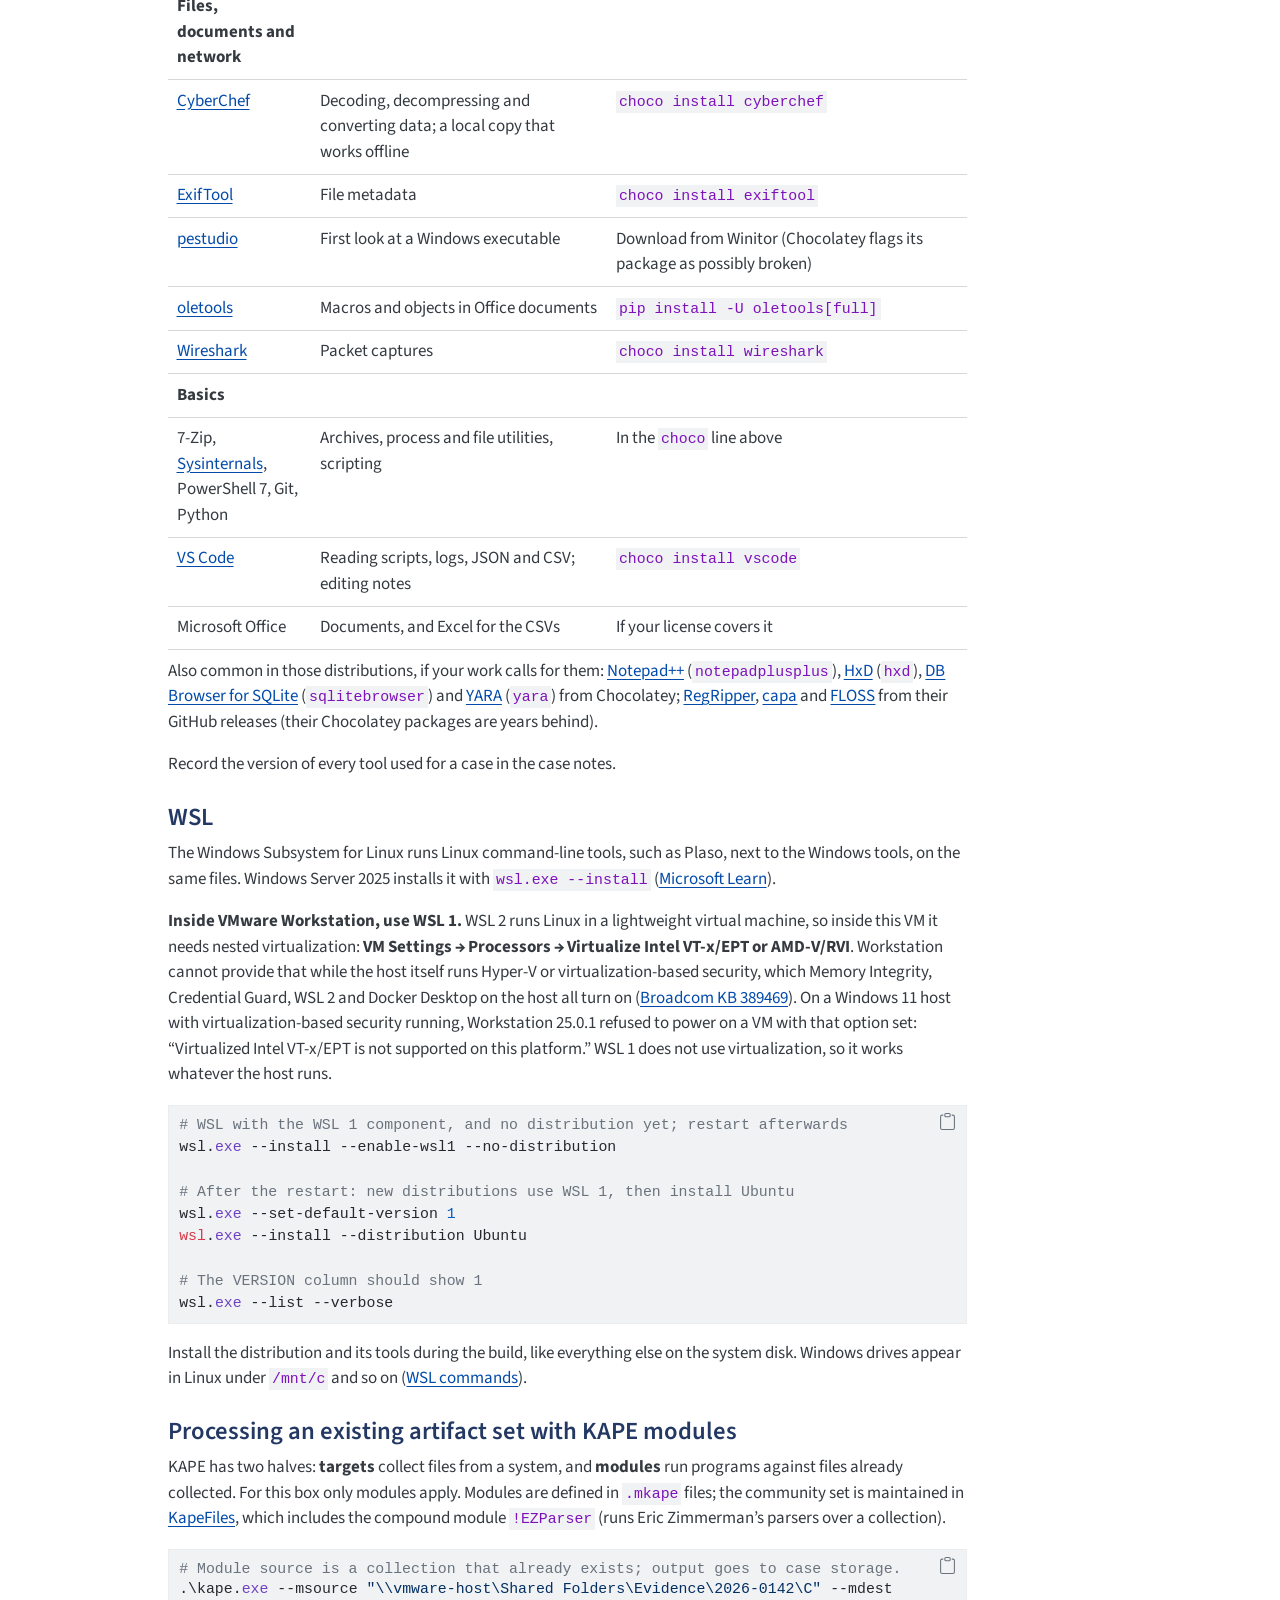
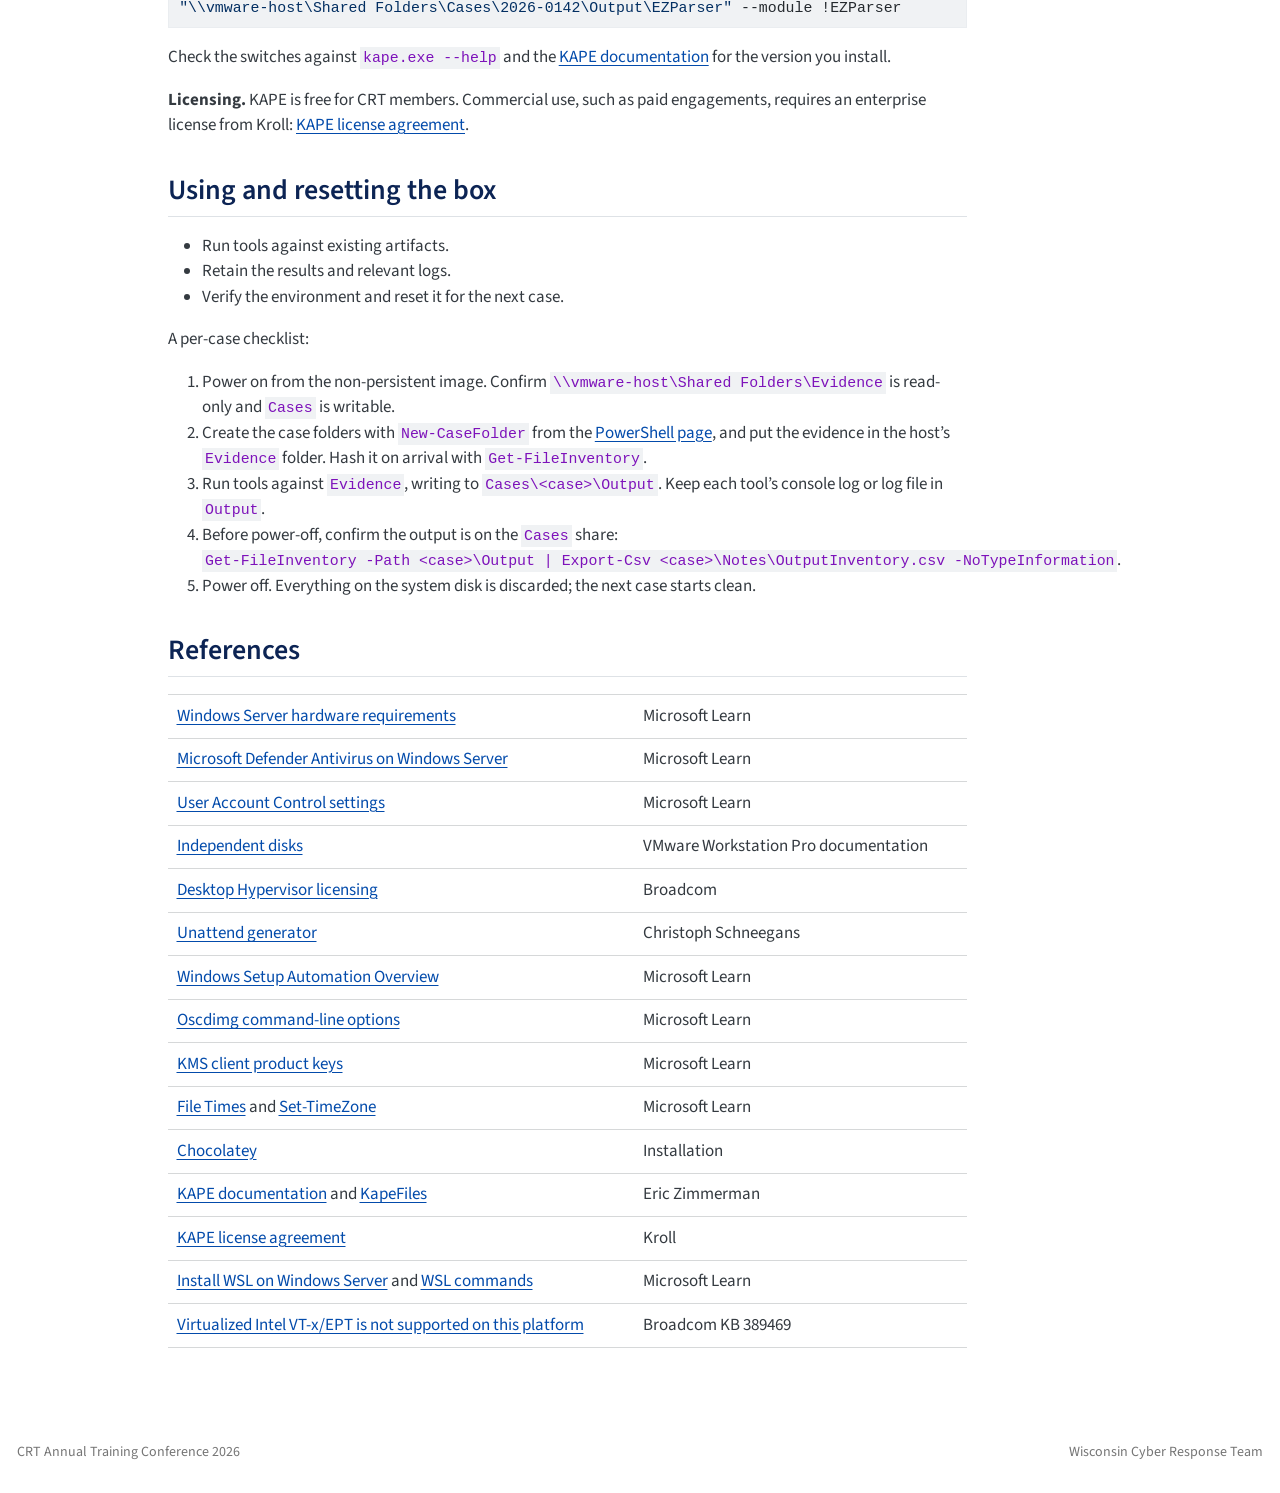
==== commit eb64b2e6: "Deck revisions; samples without "Fictional"; DMARC tags; PowerShell intro - Samples reissued under O" ====
--- a/docs/dfir.html
+++ b/docs/dfir.html
@@ -513,7 +513,7 @@
 </section>
 <section id="clock" class="level3">
 <h3 class="anchored" data-anchor-id="clock">Clock</h3>
-<p>Analysis output is easier to read when the screen agrees with it. NTFS stores file times in UTC (<a href="https://learn.microsoft.com/en-us/windows/win32/sysinfo/file-times">File Times</a>), and many forensic tools, including Eric Zimmerman’s tools and plaso, report UTC, while Windows (Explorer, Event Viewer) shows times in the system’s time zone. Either:</p>
+<p>Analysis output is easier to read when the screen agrees with it. NTFS stores file times in UTC (<a href="https://learn.microsoft.com/en-us/windows/win32/sysinfo/file-times">File Times</a>), and many forensic tools, including Eric Zimmerman’s tools and Plaso, report UTC, while Windows (Explorer, Event Viewer) shows times in the system’s time zone. Either:</p>
 <ul>
 <li><strong>Use UTC as the system time zone.</strong> Everything on screen is UTC. In the unattend generator, set the time zone explicitly to <em>(UTC) Coordinated Universal Time</em>, or run <code>Set-TimeZone -Id 'UTC'</code> (<a href="https://learn.microsoft.com/en-us/powershell/module/microsoft.powershell.management/set-timezone">Set-TimeZone</a>).</li>
 <li><strong>Keep local time and add a second clock set to UTC.</strong> Control Panel → <strong>Date and Time</strong> → <strong>Additional Clocks</strong>: tick <em>Show this clock</em>, choose <em>(UTC) Coordinated Universal Time</em> and name it <code>UTC</code>. Hovering over the taskbar clock shows both.</li>
@@ -578,9 +578,9 @@
 <td>Release zip from GitHub</td>
 </tr>
 <tr class="even">
-<td><a href="https://plaso.readthedocs.io/">log2timeline / plaso</a></td>
+<td><a href="https://plaso.readthedocs.io/">log2timeline / Plaso</a></td>
 <td>Super timelines</td>
-<td>In <a href="#wsl">WSL</a>, from the GIFT PPA as the <a href="https://plaso.readthedocs.io/en/latest/sources/user/Ubuntu-Packaged-Release.html">plaso documentation</a> describes: <code>sudo add-apt-repository ppa:gift/stable</code>, then <code>sudo apt install plaso-tools</code></td>
+<td>In <a href="#wsl">WSL</a>, from the GIFT PPA as the <a href="https://plaso.readthedocs.io/en/latest/sources/user/Ubuntu-Packaged-Release.html">Plaso documentation</a> describes: <code>sudo add-apt-repository ppa:gift/stable</code>, then <code>sudo apt install plaso-tools</code></td>
 </tr>
 <tr class="odd">
 <td><strong>Disk images and memory</strong></td>
@@ -664,7 +664,7 @@
 </section>
 <section id="wsl" class="level3">
 <h3 class="anchored" data-anchor-id="wsl">WSL</h3>
-<p>The Windows Subsystem for Linux runs Linux command-line tools, such as plaso, next to the Windows tools, on the same files. Windows Server 2025 installs it with <code>wsl.exe --install</code> (<a href="https://learn.microsoft.com/en-us/windows/wsl/install-on-server">Microsoft Learn</a>).</p>
+<p>The Windows Subsystem for Linux runs Linux command-line tools, such as Plaso, next to the Windows tools, on the same files. Windows Server 2025 installs it with <code>wsl.exe --install</code> (<a href="https://learn.microsoft.com/en-us/windows/wsl/install-on-server">Microsoft Learn</a>).</p>
 <p><strong>Inside VMware Workstation, use WSL 1.</strong> WSL 2 runs Linux in a lightweight virtual machine, so inside this VM it needs nested virtualization: <strong>VM Settings → Processors → Virtualize Intel VT-x/EPT or AMD-V/RVI</strong>. Workstation cannot provide that while the host itself runs Hyper-V or virtualization-based security, which Memory Integrity, Credential Guard, WSL 2 and Docker Desktop on the host all turn on (<a href="https://knowledge.broadcom.com/external/article/389469/virtualized-intel-vtxept-is-not-supporte.html">Broadcom KB 389469</a>). On a Windows 11 host with virtualization-based security running, Workstation 25.0.1 refused to power on a VM with that option set: “Virtualized Intel VT-x/EPT is not supported on this platform.” WSL 1 does not use virtualization, so it works whatever the host runs.</p>
 <div class="code-copy-outer-scaffold"><div class="sourceCode" id="cb6"><pre class="sourceCode powershell code-with-copy"><code class="sourceCode powershell"><span id="cb6-1"><a href="#cb6-1" aria-hidden="true" tabindex="-1"></a><span class="co"># WSL with the WSL 1 component, and no distribution yet; restart afterwards</span></span>
 <span id="cb6-2"><a href="#cb6-2" aria-hidden="true" tabindex="-1"></a>wsl<span class="op">.</span><span class="fu">exe</span> <span class="op">--</span>install <span class="op">--</span>enable-wsl1 <span class="op">--</span>no-distribution</span>
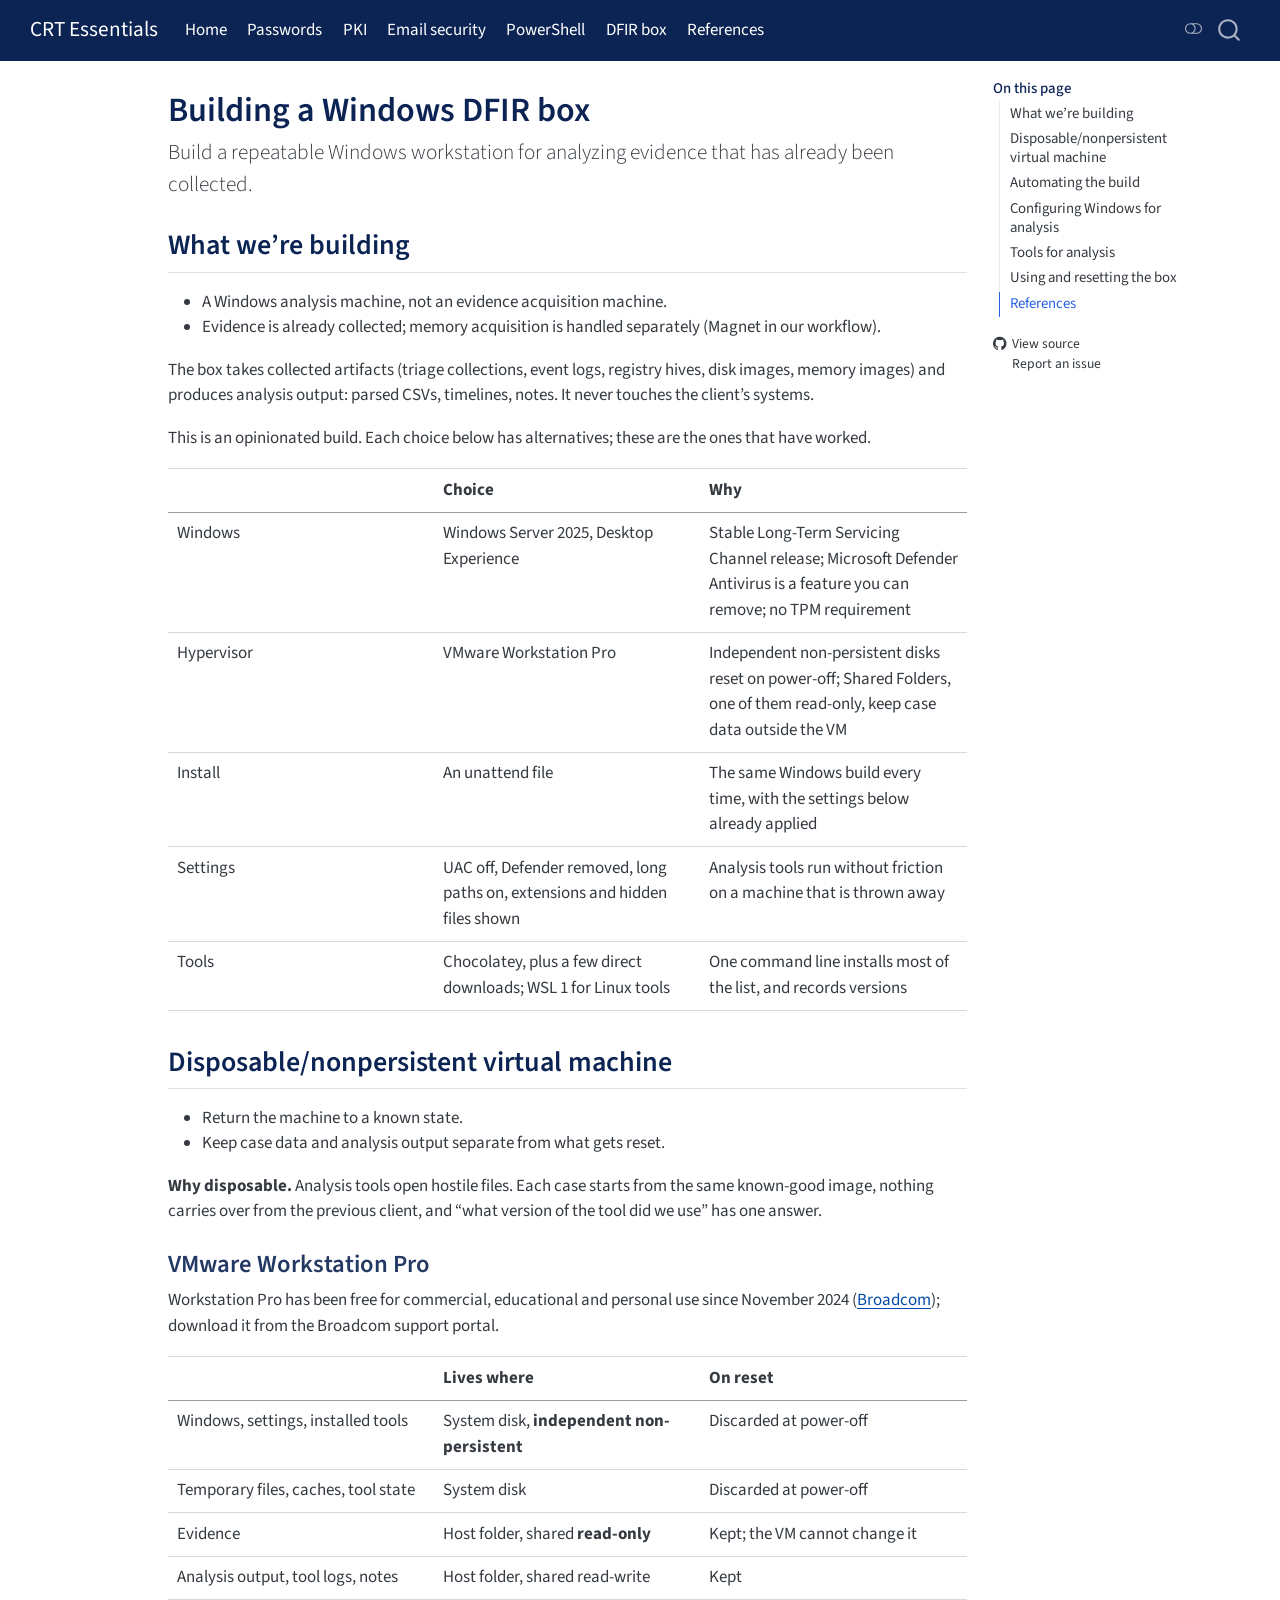
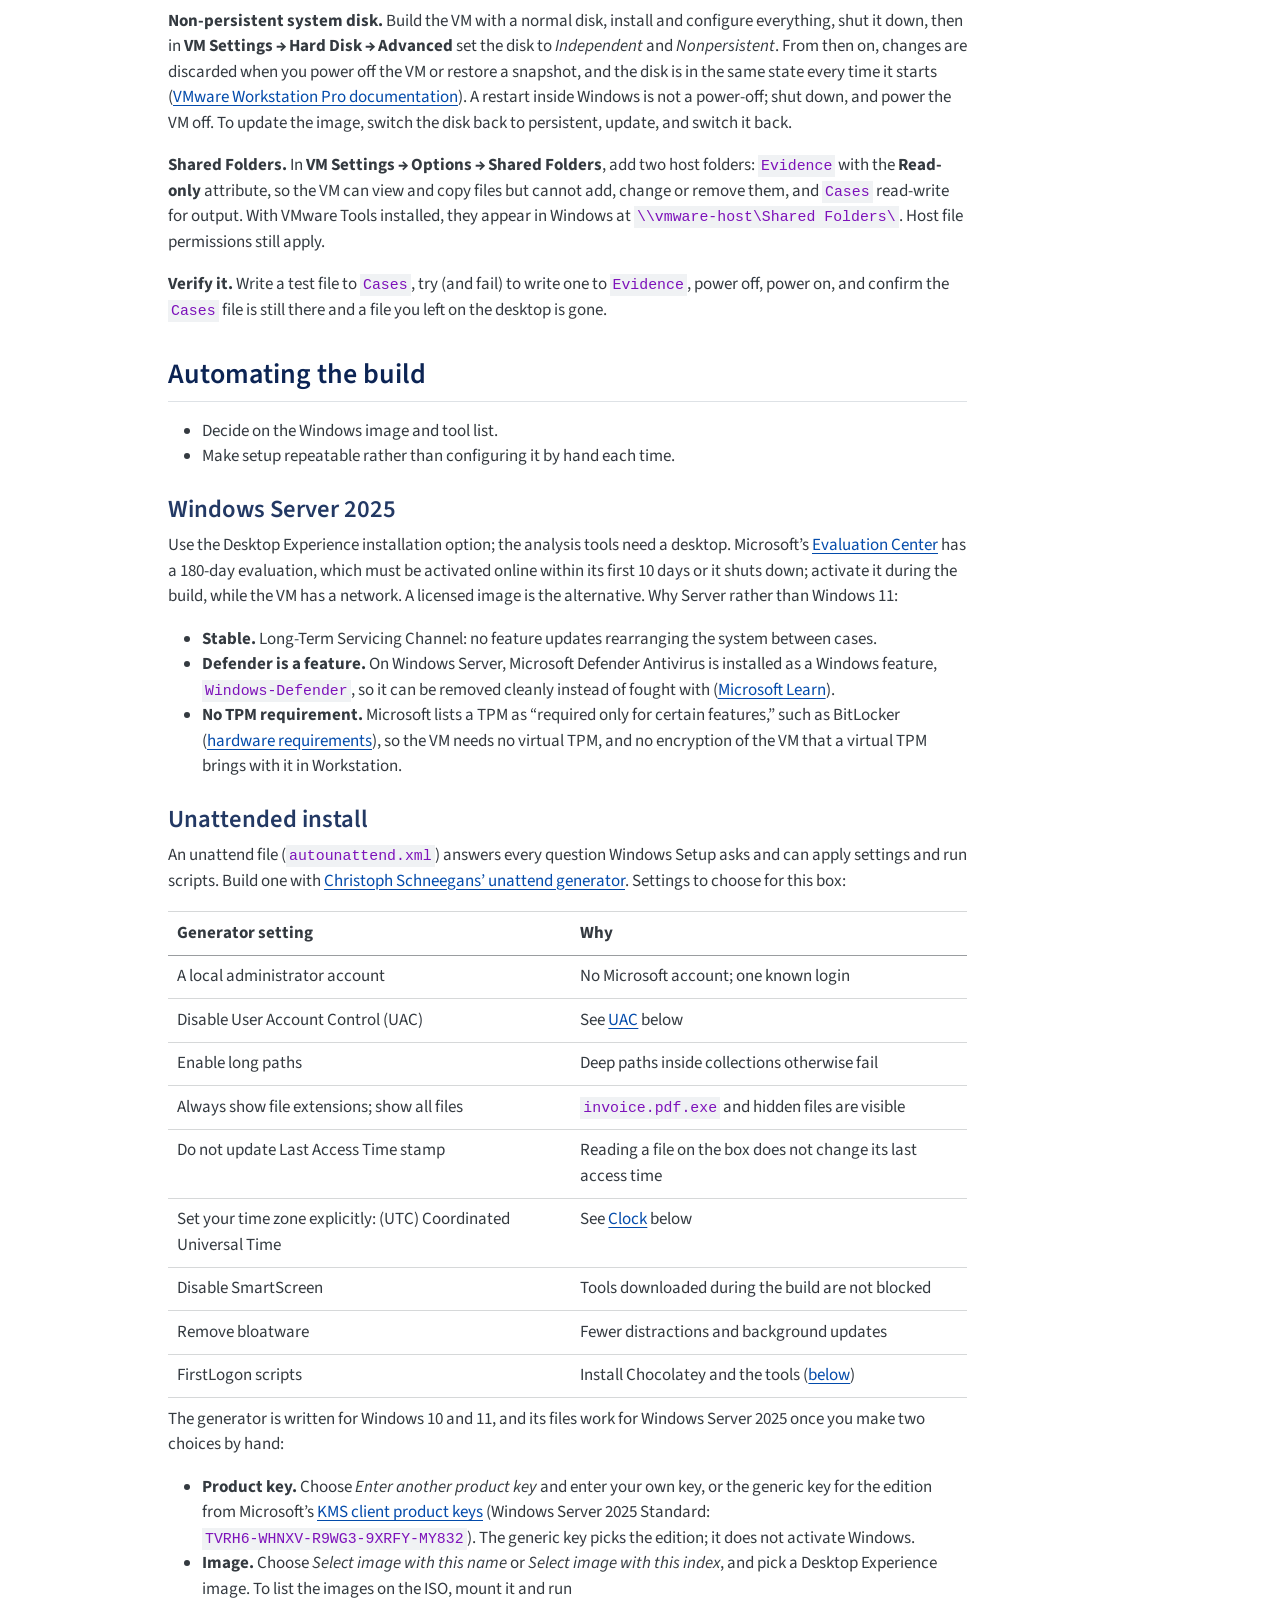
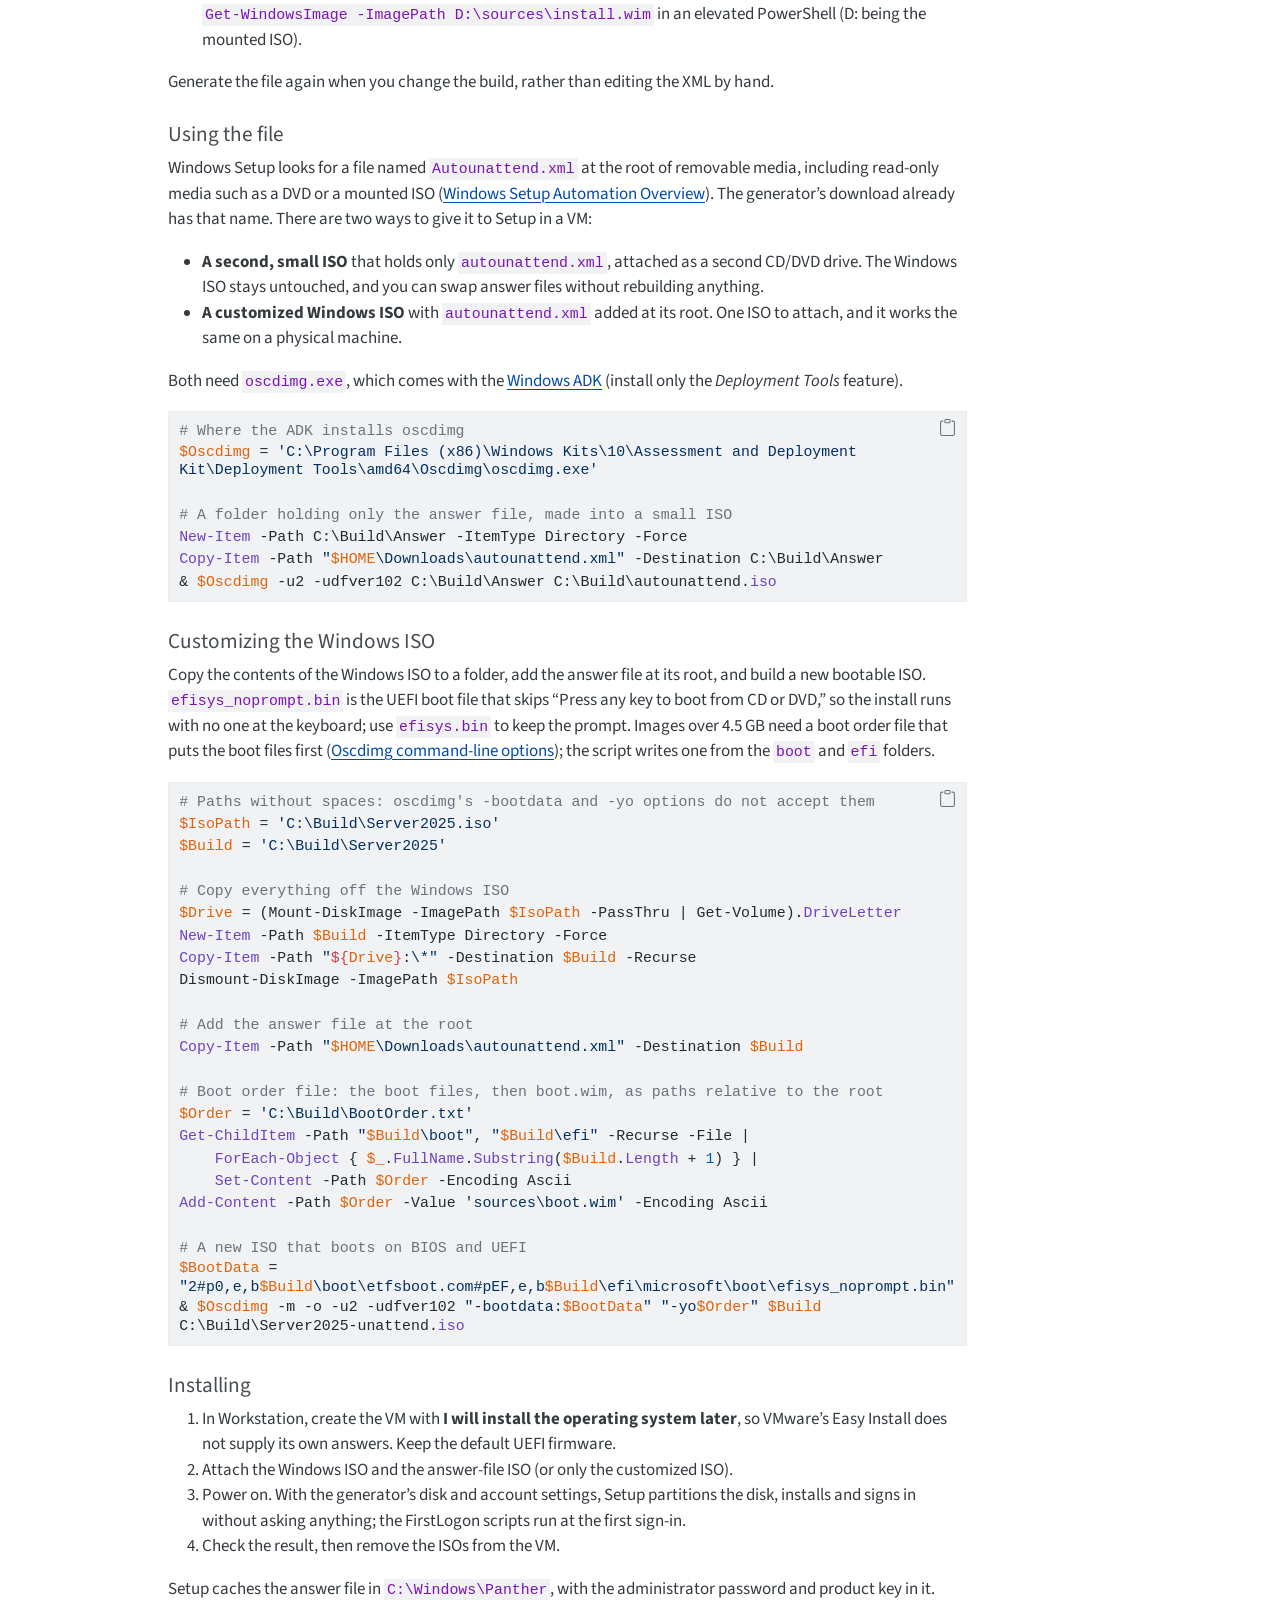
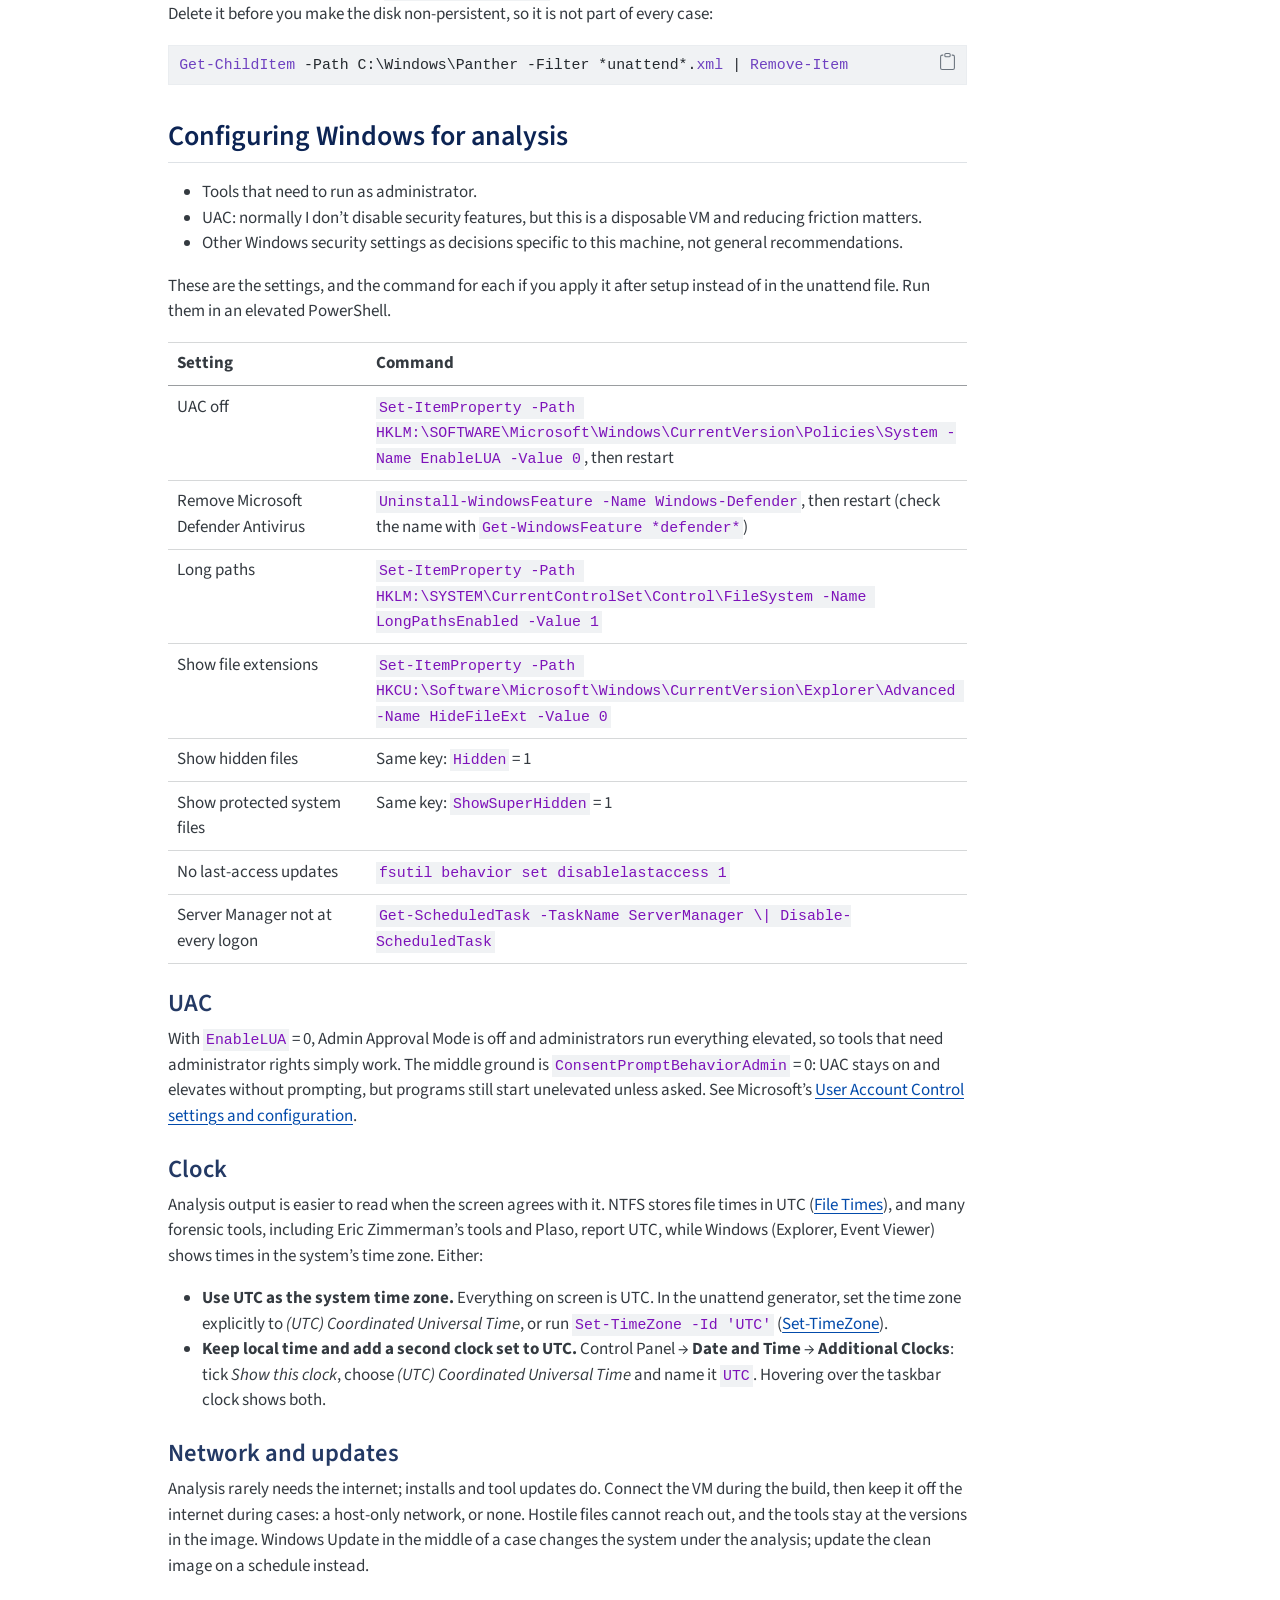
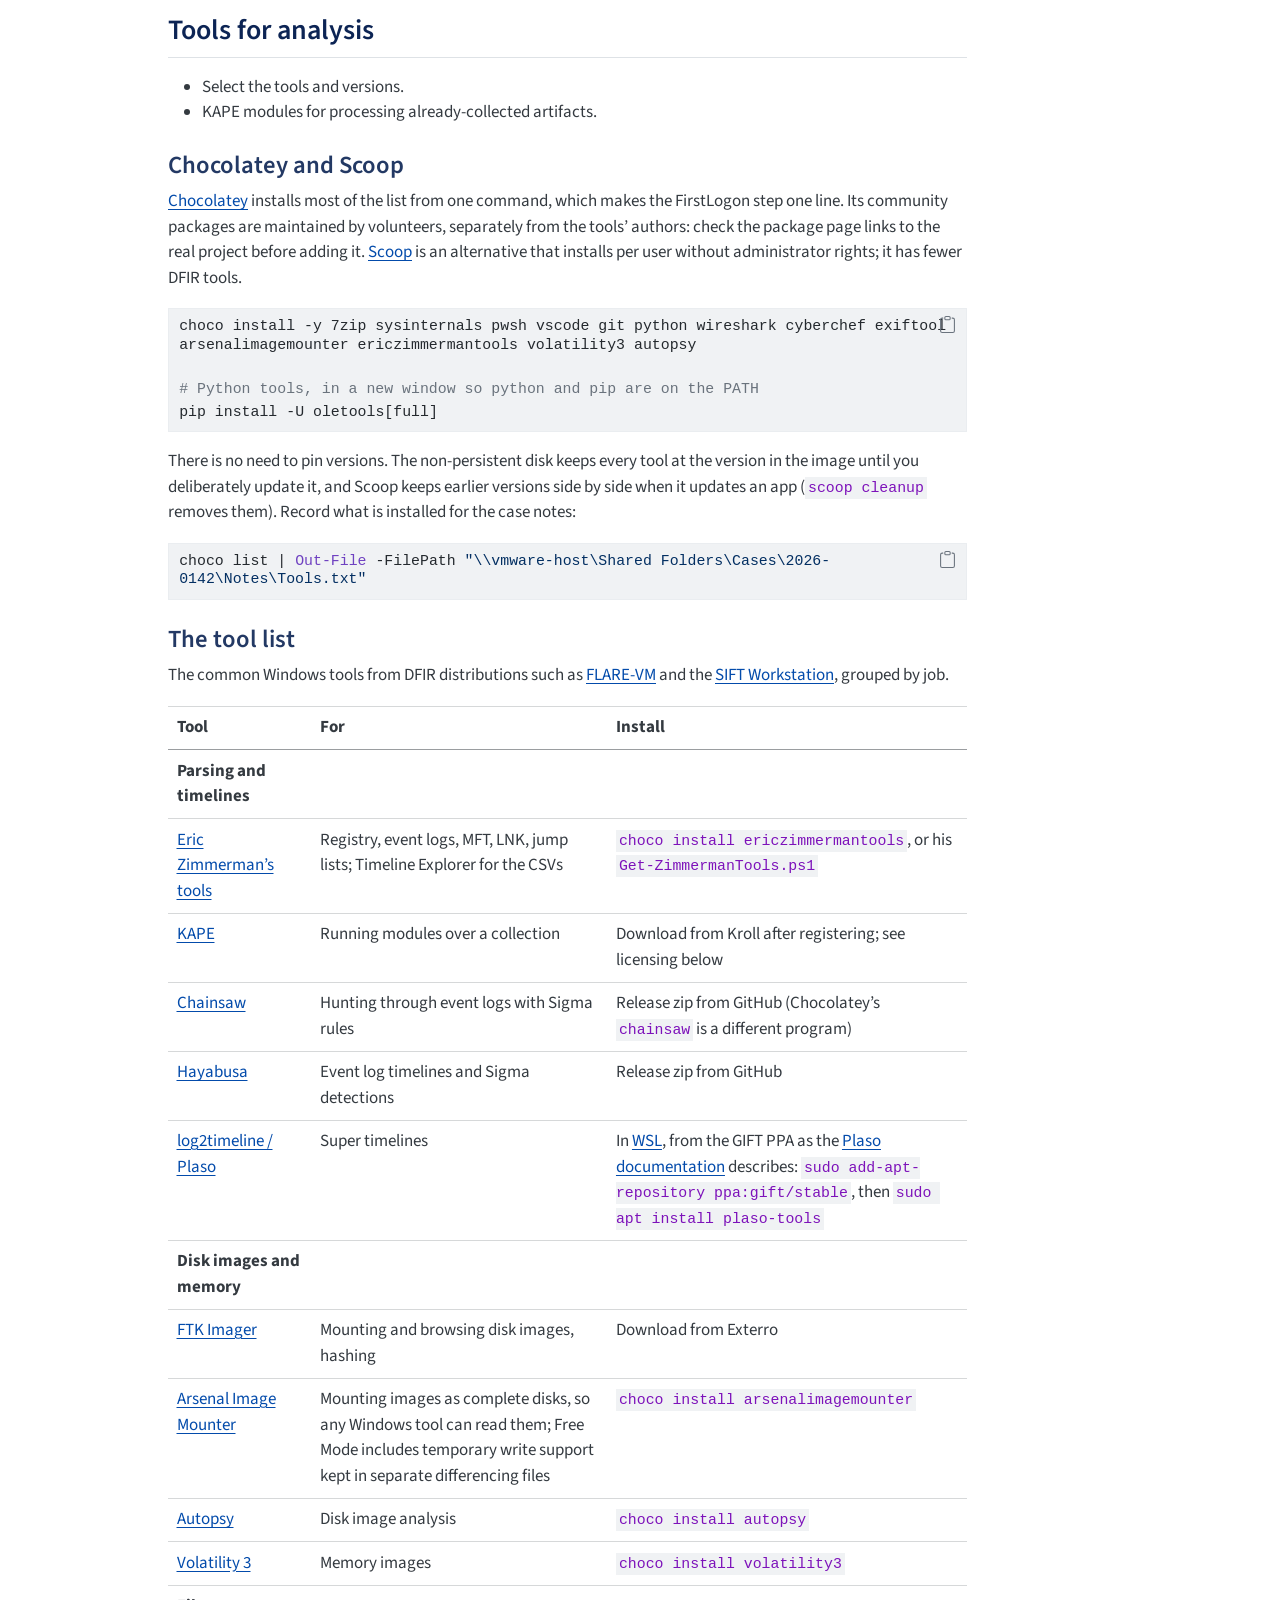
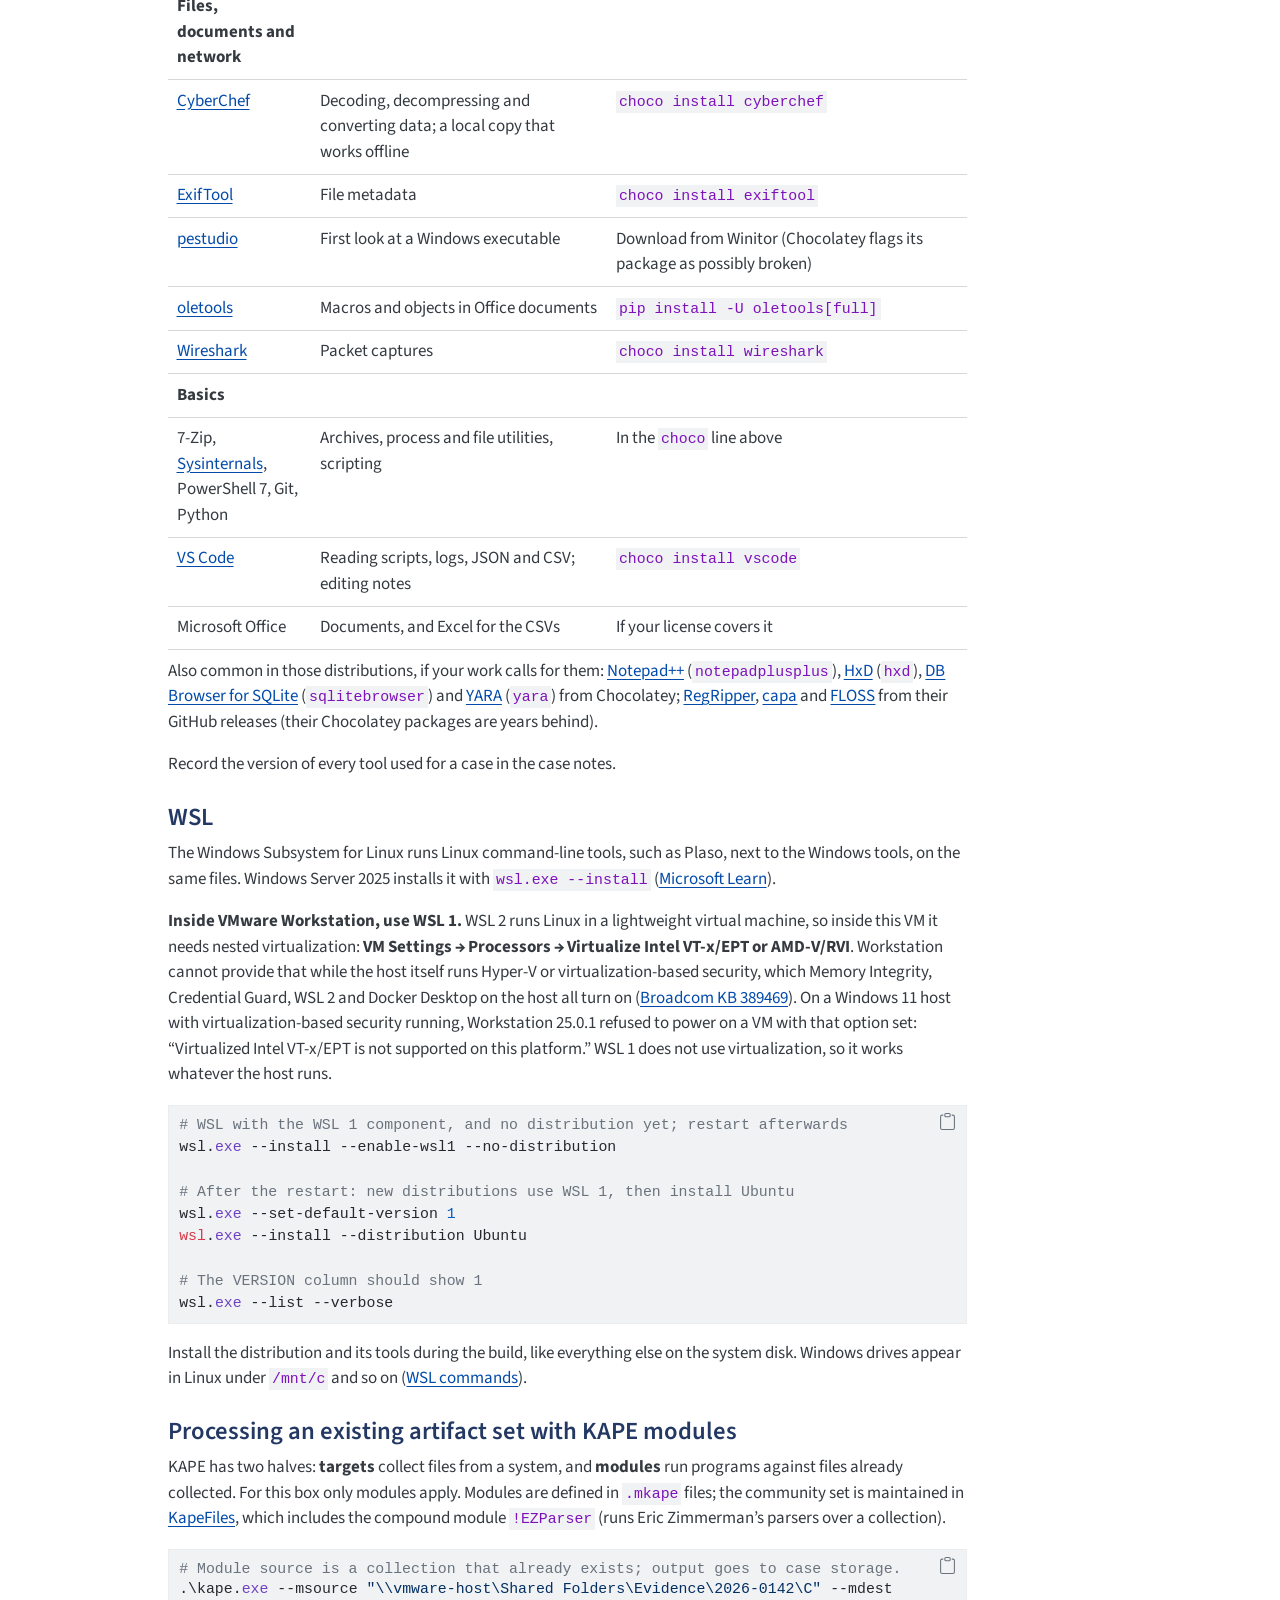
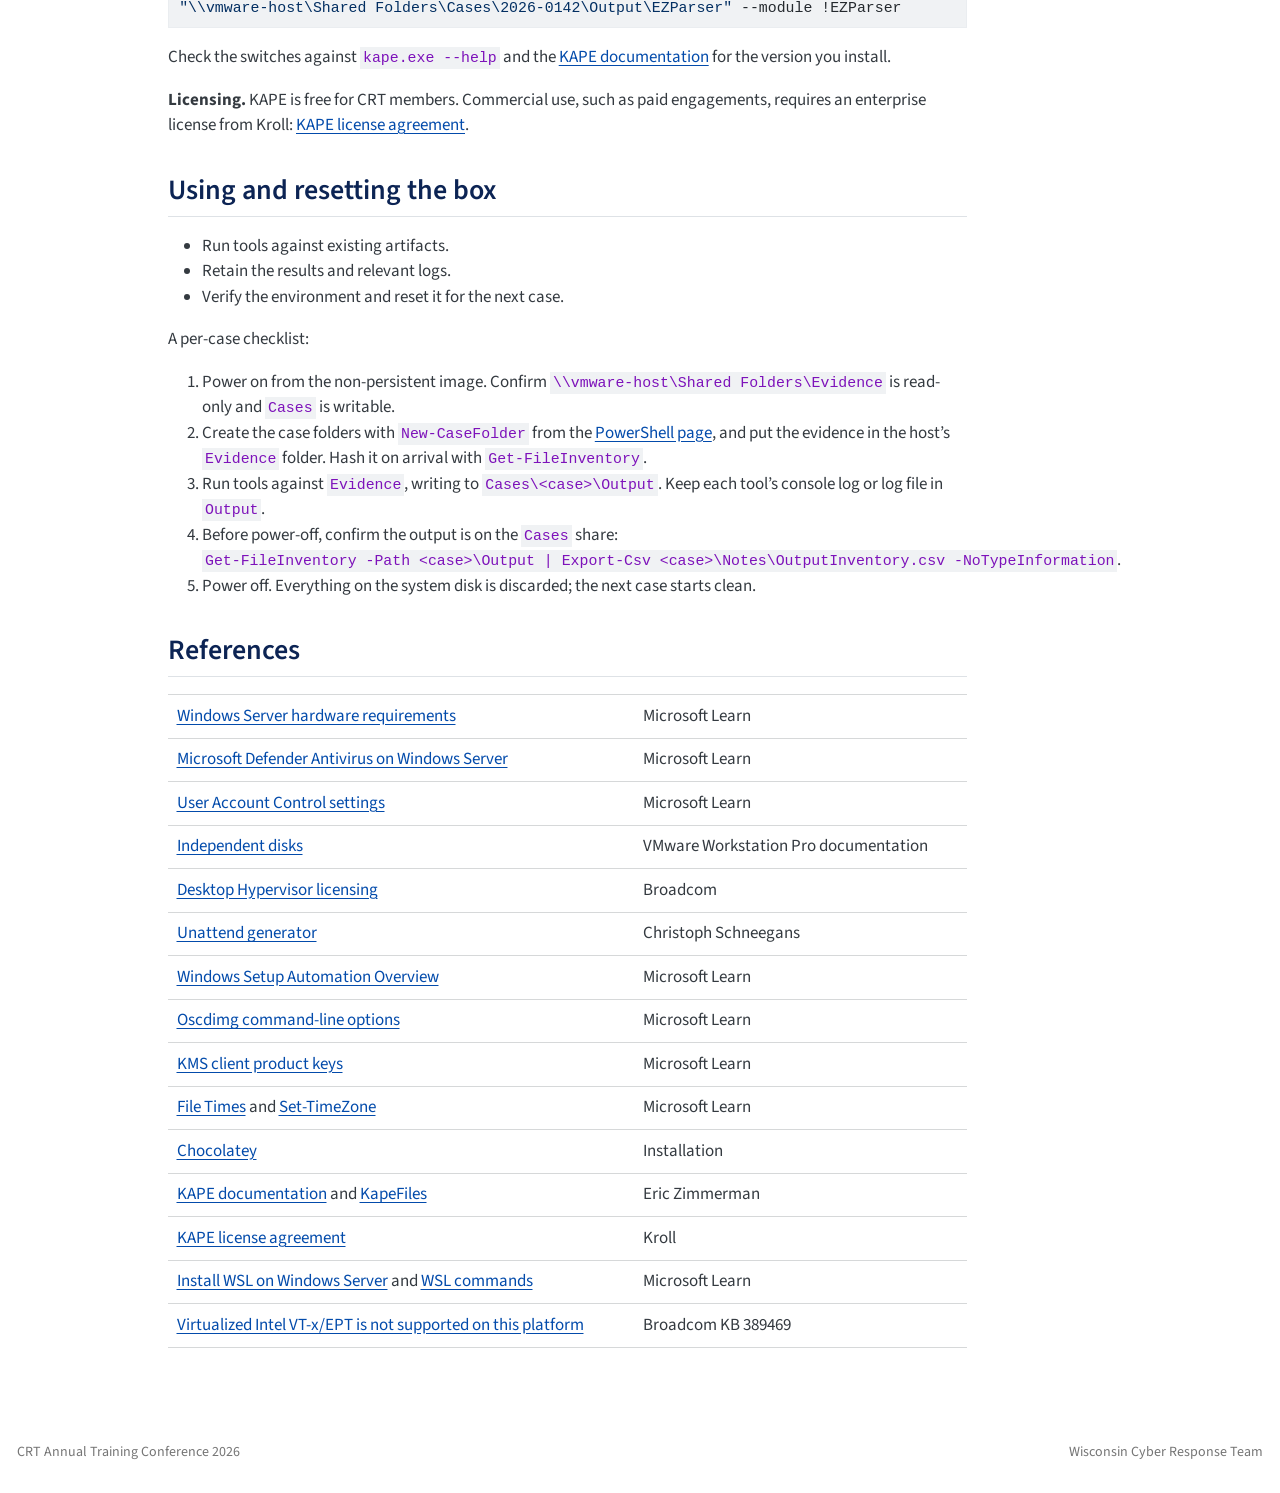
==== commit d2f37f21: "Site: dark mode that follows the system setting, with a navbar toggle Co-Authored-By: Claude Opus 5." ====
--- a/docs/dfir.html
+++ b/docs/dfir.html
@@ -77,10 +77,14 @@
 <script src="site_libs/quarto-html/tippy.umd.min.js"></script>
 <script src="site_libs/quarto-html/anchor.min.js"></script>
 <link href="site_libs/quarto-html/tippy.css" rel="stylesheet">
-<link href="site_libs/quarto-html/quarto-syntax-highlighting-5c1318cf63eba56dbef7ba16bc7d56f5.css" rel="stylesheet" id="quarto-text-highlighting-styles">
+<link href="site_libs/quarto-html/quarto-syntax-highlighting-5c1318cf63eba56dbef7ba16bc7d56f5.css" rel="stylesheet" class="quarto-color-scheme" id="quarto-text-highlighting-styles">
+<link href="site_libs/quarto-html/quarto-syntax-highlighting-dark-6453f418aeef366c23116eb9cb0b6816.css" rel="stylesheet" class="quarto-color-scheme quarto-color-alternate" id="quarto-text-highlighting-styles">
+<link href="site_libs/quarto-html/quarto-syntax-highlighting-5c1318cf63eba56dbef7ba16bc7d56f5.css" rel="stylesheet" class="quarto-color-scheme-extra" id="quarto-text-highlighting-styles">
 <script src="site_libs/bootstrap/bootstrap.min.js"></script>
 <link href="site_libs/bootstrap/bootstrap-icons.css" rel="stylesheet">
-<link href="site_libs/bootstrap/bootstrap-ad07d867281efa6fce993ad9394079d2.min.css" rel="stylesheet" append-hash="true" id="quarto-bootstrap" data-mode="light">
+<link href="site_libs/bootstrap/bootstrap-ad07d867281efa6fce993ad9394079d2.min.css" rel="stylesheet" append-hash="true" class="quarto-color-scheme" id="quarto-bootstrap" data-mode="light">
+<link href="site_libs/bootstrap/bootstrap-dark-d5bd8f0c71a9e01985c11677328ad9ad.min.css" rel="stylesheet" append-hash="true" class="quarto-color-scheme quarto-color-alternate" id="quarto-bootstrap" data-mode="dark">
+<link href="site_libs/bootstrap/bootstrap-ad07d867281efa6fce993ad9394079d2.min.css" rel="stylesheet" append-hash="true" class="quarto-color-scheme-extra" id="quarto-bootstrap" data-mode="light">
 <script id="quarto-search-options" type="application/json">{
   "location": "navbar",
   "copy-button": false,
@@ -114,7 +118,178 @@
 <link rel="stylesheet" href="styles.css">
 </head>
 
-<body class="nav-fixed quarto-light">
+<body class="nav-fixed quarto-light"><script id="quarto-html-before-body" type="application/javascript">
+    const toggleBodyColorMode = (bsSheetEl) => {
+      const mode = bsSheetEl.getAttribute("data-mode");
+      const bodyEl = window.document.querySelector("body");
+      if (mode === "dark") {
+        bodyEl.classList.add("quarto-dark");
+        bodyEl.classList.remove("quarto-light");
+      } else {
+        bodyEl.classList.add("quarto-light");
+        bodyEl.classList.remove("quarto-dark");
+      }
+    }
+    const toggleBodyColorPrimary = () => {
+      const bsSheetEl = window.document.querySelector("link#quarto-bootstrap:not([rel=disabled-stylesheet])");
+      if (bsSheetEl) {
+        toggleBodyColorMode(bsSheetEl);
+      }
+    }
+    const setColorSchemeToggle = (alternate) => {
+      const toggles = window.document.querySelectorAll('.quarto-color-scheme-toggle');
+      for (let i=0; i < toggles.length; i++) {
+        const toggle = toggles[i];
+        if (toggle) {
+          if (alternate) {
+            toggle.classList.add("alternate");
+          } else {
+            toggle.classList.remove("alternate");
+          }
+        }
+      }
+    };
+    const toggleColorMode = (alternate) => {
+      // Switch the stylesheets
+      const primaryStylesheets = window.document.querySelectorAll('link.quarto-color-scheme:not(.quarto-color-alternate)');
+      const alternateStylesheets = window.document.querySelectorAll('link.quarto-color-scheme.quarto-color-alternate');
+      manageTransitions('#quarto-margin-sidebar .nav-link', false);
+      if (alternate) {
+        // note: dark is layered on light, we don't disable primary!
+        enableStylesheet(alternateStylesheets);
+        for (const sheetNode of alternateStylesheets) {
+          if (sheetNode.id === "quarto-bootstrap") {
+            toggleBodyColorMode(sheetNode);
+          }
+        }
+      } else {
+        disableStylesheet(alternateStylesheets);
+        enableStylesheet(primaryStylesheets)
+        toggleBodyColorPrimary();
+      }
+      manageTransitions('#quarto-margin-sidebar .nav-link', true);
+      // Switch the toggles
+      setColorSchemeToggle(alternate)
+      // Hack to workaround the fact that safari doesn't
+      // properly recolor the scrollbar when toggling (#1455)
+      if (navigator.userAgent.indexOf('Safari') > 0 && navigator.userAgent.indexOf('Chrome') == -1) {
+        manageTransitions("body", false);
+        window.scrollTo(0, 1);
+        setTimeout(() => {
+          window.scrollTo(0, 0);
+          manageTransitions("body", true);
+        }, 40);
+      }
+    }
+    const disableStylesheet = (stylesheets) => {
+      for (let i=0; i < stylesheets.length; i++) {
+        const stylesheet = stylesheets[i];
+        stylesheet.rel = 'disabled-stylesheet';
+      }
+    }
+    const enableStylesheet = (stylesheets) => {
+      for (let i=0; i < stylesheets.length; i++) {
+        const stylesheet = stylesheets[i];
+        if(stylesheet.rel !== 'stylesheet') { // for Chrome, which will still FOUC without this check
+          stylesheet.rel = 'stylesheet';
+        }
+      }
+    }
+    const manageTransitions = (selector, allowTransitions) => {
+      const els = window.document.querySelectorAll(selector);
+      for (let i=0; i < els.length; i++) {
+        const el = els[i];
+        if (allowTransitions) {
+          el.classList.remove('notransition');
+        } else {
+          el.classList.add('notransition');
+        }
+      }
+    }
+    const isFileUrl = () => {
+      return window.location.protocol === 'file:';
+    }
+    const hasAlternateSentinel = () => {
+      let styleSentinel = getColorSchemeSentinel();
+      if (styleSentinel !== null) {
+        return styleSentinel === "alternate";
+      } else {
+        return false;
+      }
+    }
+    const setStyleSentinel = (alternate) => {
+      const value = alternate ? "alternate" : "default";
+      if (!isFileUrl()) {
+        window.localStorage.setItem("quarto-color-scheme", value);
+      } else {
+        localAlternateSentinel = value;
+      }
+    }
+    const getColorSchemeSentinel = () => {
+      if (!isFileUrl()) {
+        const storageValue = window.localStorage.getItem("quarto-color-scheme");
+        return storageValue != null ? storageValue : localAlternateSentinel;
+      } else {
+        return localAlternateSentinel;
+      }
+    }
+    const toggleGiscusIfUsed = (isAlternate, darkModeDefault) => {
+      const baseTheme = document.querySelector('#giscus-base-theme')?.value ?? 'light';
+      const alternateTheme = document.querySelector('#giscus-alt-theme')?.value ?? 'dark';
+      let newTheme = '';
+      if(authorPrefersDark) {
+        newTheme = isAlternate ? baseTheme : alternateTheme;
+      } else {
+        newTheme = isAlternate ? alternateTheme : baseTheme;
+      }
+      const changeGiscusTheme = () => {
+        // From: https://github.com/giscus/giscus/issues/336
+        const sendMessage = (message) => {
+          const iframe = document.querySelector('iframe.giscus-frame');
+          if (!iframe) return;
+          iframe.contentWindow.postMessage({ giscus: message }, 'https://giscus.app');
+        }
+        sendMessage({
+          setConfig: {
+            theme: newTheme
+          }
+        });
+      }
+      const isGiscussLoaded = window.document.querySelector('iframe.giscus-frame') !== null;
+      if (isGiscussLoaded) {
+        changeGiscusTheme();
+      }
+    };
+    const authorPrefersDark = false;
+    const queryPrefersDark = window.matchMedia('(prefers-color-scheme: dark)');
+    const darkModeDefault = queryPrefersDark.matches;
+      document.querySelector('link#quarto-text-highlighting-styles.quarto-color-scheme-extra').rel = 'disabled-stylesheet';
+      document.querySelector('link#quarto-bootstrap.quarto-color-scheme-extra').rel = 'disabled-stylesheet';
+    let localAlternateSentinel = darkModeDefault ? 'alternate' : 'default';
+    // Dark / light mode switch
+    window.quartoToggleColorScheme = () => {
+      // Read the current dark / light value
+      let toAlternate = !hasAlternateSentinel();
+      toggleColorMode(toAlternate);
+      setStyleSentinel(toAlternate);
+      toggleGiscusIfUsed(toAlternate, darkModeDefault);
+      window.dispatchEvent(new Event('resize'));
+    };
+    queryPrefersDark.addEventListener("change", e => {
+      if(window.localStorage.getItem("quarto-color-scheme") !== null)
+        return;
+      const alternate = e.matches
+      toggleColorMode(alternate);
+      localAlternateSentinel = e.matches ? 'alternate' : 'default'; // this is used alongside local storage!
+      toggleGiscusIfUsed(alternate, darkModeDefault);
+    });
+    // Switch to dark mode if need be
+    if (hasAlternateSentinel()) {
+      toggleColorMode(true);
+    } else {
+      toggleColorMode(false);
+    }
+  </script>
 
 <div id="quarto-search-results"></div>
   <header id="quarto-header" class="headroom fixed-top">
@@ -162,6 +337,7 @@
 </ul>
           </div> <!-- /navcollapse -->
             <div class="quarto-navbar-tools">
+  <a href="" class="quarto-color-scheme-toggle quarto-navigation-tool  px-1" onclick="window.quartoToggleColorScheme(); return false;" title="Toggle dark mode"><i class="bi"></i></a>
 </div>
       </div> <!-- /container-fluid -->
     </nav>
@@ -206,6 +382,7 @@
 <!-- main -->
 <main class="content" id="quarto-document-content">
 
+
 <header id="title-block-header" class="quarto-title-block default">
 <div class="quarto-title">
 <h1 class="title">Building a Windows DFIR box</h1>
@@ -775,6 +952,19 @@
 </main> <!-- /main -->
 <script id="quarto-html-after-body" type="application/javascript">
   window.document.addEventListener("DOMContentLoaded", function (event) {
+    // Ensure there is a toggle, if there isn't float one in the top right
+    if (window.document.querySelector('.quarto-color-scheme-toggle') === null) {
+      const a = window.document.createElement('a');
+      a.classList.add('top-right');
+      a.classList.add('quarto-color-scheme-toggle');
+      a.href = "";
+      a.onclick = function() { try { window.quartoToggleColorScheme(); } catch {} return false; };
+      const i = window.document.createElement("i");
+      i.classList.add('bi');
+      a.appendChild(i);
+      window.document.body.appendChild(a);
+    }
+    setColorSchemeToggle(hasAlternateSentinel())
     const icon = "";
     const anchorJS = new window.AnchorJS();
     anchorJS.options = {
--- a/docs/site_libs/quarto-html/quarto-syntax-highlighting-dark-6453f418aeef366c23116eb9cb0b6816.css
+++ b/docs/site_libs/quarto-html/quarto-syntax-highlighting-dark-6453f418aeef366c23116eb9cb0b6816.css
@@ -0,0 +1,210 @@
+/* quarto syntax highlight colors */
+:root {
+  --quarto-hl-al-color: #ff5555;
+  --quarto-hl-an-color: #6a737d;
+  --quarto-hl-at-color: #f97583;
+  --quarto-hl-bn-color: #79b8ff;
+  --quarto-hl-bu-color: #f97583;
+  --quarto-hl-ch-color: #9ecbff;
+  --quarto-hl-co-color: #6a737d;
+  --quarto-hl-cv-color: #6a737d;
+  --quarto-hl-cn-color: #79b8ff;
+  --quarto-hl-cf-color: #f97583;
+  --quarto-hl-dt-color: #f97583;
+  --quarto-hl-dv-color: #79b8ff;
+  --quarto-hl-do-color: #6a737d;
+  --quarto-hl-er-color: #ff5555;
+  --quarto-hl-ex-color: #f97583;
+  --quarto-hl-fl-color: #79b8ff;
+  --quarto-hl-fu-color: #b392f0;
+  --quarto-hl-im-color: #9ecbff;
+  --quarto-hl-in-color: #6a737d;
+  --quarto-hl-kw-color: #f97583;
+  --quarto-hl-op-color: #e1e4e8;
+  --quarto-hl-pp-color: #f97583;
+  --quarto-hl-re-color: #6a737d;
+  --quarto-hl-sc-color: #79b8ff;
+  --quarto-hl-ss-color: #9ecbff;
+  --quarto-hl-st-color: #9ecbff;
+  --quarto-hl-va-color: #ffab70;
+  --quarto-hl-vs-color: #9ecbff;
+  --quarto-hl-wa-color: #ff5555;
+}
+
+/* other quarto variables */
+:root {
+  --quarto-font-monospace: SFMono-Regular, Menlo, Monaco, Consolas, "Liberation Mono", "Courier New", monospace;
+}
+
+/* syntax highlight based on Pandoc's rules */
+pre > code.sourceCode > span {
+  color: #e1e4e8;
+}
+
+code.sourceCode > span {
+  color: #e1e4e8;
+}
+
+div.sourceCode,
+div.sourceCode pre.sourceCode {
+  color: #e1e4e8;
+}
+
+/* Normal */
+code span {
+  color: #e1e4e8;
+}
+
+/* Alert */
+code span.al {
+  font-weight: bold;
+  color: #ff5555;
+}
+
+/* Annotation */
+code span.an {
+  color: #6a737d;
+}
+
+/* Attribute */
+code span.at {
+  color: #f97583;
+}
+
+/* BaseN */
+code span.bn {
+  color: #79b8ff;
+}
+
+/* BuiltIn */
+code span.bu {
+  color: #f97583;
+}
+
+/* ControlFlow */
+code span.cf {
+  color: #f97583;
+}
+
+/* Char */
+code span.ch {
+  color: #9ecbff;
+}
+
+/* Constant */
+code span.cn {
+  color: #79b8ff;
+}
+
+/* Comment */
+code span.co {
+  color: #6a737d;
+}
+
+/* CommentVar */
+code span.cv {
+  color: #6a737d;
+}
+
+/* Documentation */
+code span.do {
+  color: #6a737d;
+}
+
+/* DataType */
+code span.dt {
+  color: #f97583;
+}
+
+/* DecVal */
+code span.dv {
+  color: #79b8ff;
+}
+
+/* Error */
+code span.er {
+  color: #ff5555;
+  text-decoration: underline;
+}
+
+/* Extension */
+code span.ex {
+  font-weight: bold;
+  color: #f97583;
+}
+
+/* Float */
+code span.fl {
+  color: #79b8ff;
+}
+
+/* Function */
+code span.fu {
+  color: #b392f0;
+}
+
+/* Import */
+code span.im {
+  color: #9ecbff;
+}
+
+/* Information */
+code span.in {
+  color: #6a737d;
+}
+
+/* Keyword */
+code span.kw {
+  color: #f97583;
+}
+
+/* Operator */
+code span.op {
+  color: #e1e4e8;
+}
+
+/* Preprocessor */
+code span.pp {
+  color: #f97583;
+}
+
+/* RegionMarker */
+code span.re {
+  color: #6a737d;
+}
+
+/* SpecialChar */
+code span.sc {
+  color: #79b8ff;
+}
+
+/* SpecialString */
+code span.ss {
+  color: #9ecbff;
+}
+
+/* String */
+code span.st {
+  color: #9ecbff;
+}
+
+/* Variable */
+code span.va {
+  color: #ffab70;
+}
+
+/* VerbatimString */
+code span.vs {
+  color: #9ecbff;
+}
+
+/* Warning */
+code span.wa {
+  color: #ff5555;
+}
+
+.prevent-inlining {
+  content: "</";
+}
+
+/*# sourceMappingURL=7be72edaaa011beafea6b3ea24d852df.css.map */
--- a/docs/styles.css
+++ b/docs/styles.css
@@ -7,17 +7,45 @@
 	--crt-muted: #5A6472;
 	--crt-line: #D5DAE1;
 	--crt-panel: #F3F5F8;
+	--crt-surface: #FFFFFF;
+	--crt-heading: var(--crt-navy);
+	--crt-link: var(--crt-blue);
+	--crt-chart: var(--crt-navy);
+	--crt-grid: #EEF1F5;
+	--crt-pass: #1E7B34;
+	--crt-fail: var(--crt-red);
+	--crt-smtp-client: var(--crt-navy);
+	--crt-smtp-server: #B3352F;
+	--crt-smtp-policy: var(--crt-blue);
 }
 
-h1, h2, h3, .navbar-brand { color: var(--crt-navy); }
-a { color: var(--crt-blue); }
+/* Dark mode: Quarto puts quarto-dark on <body> when the dark theme is showing */
+body.quarto-dark {
+	--crt-ink: #E3E7ED;
+	--crt-muted: #A5AEBB;
+	--crt-line: #444C59;
+	--crt-panel: #252A33;
+	--crt-surface: #1F2329;
+	--crt-heading: #A9C1EC;
+	--crt-link: #8AB4F8;
+	--crt-chart: #A9C1EC;
+	--crt-grid: #343A44;
+	--crt-pass: #6CCB86;
+	--crt-fail: #F2807D;
+	--crt-smtp-client: #A9C1EC;
+	--crt-smtp-server: #F2807D;
+	--crt-smtp-policy: #8AB4F8;
+}
+
+h1, h2, h3, .navbar-brand { color: var(--crt-heading); }
+a { color: var(--crt-link); }
 .navbar .navbar-brand, .navbar .nav-link { color: #FFFFFF !important; }
 
 .lead-in { font-size: 1.1rem; color: var(--crt-muted); }
 
 /* Topic cards on the home page */
 .topic-grid { display: grid; grid-template-columns: repeat(auto-fit, minmax(240px, 1fr)); gap: 1rem; margin: 1rem 0 2rem; }
-.topic-card { border: 1px solid var(--crt-line); border-radius: 8px; padding: 1rem 1.1rem; background: #FFFFFF; }
+.topic-card { border: 1px solid var(--crt-line); border-radius: 8px; padding: 1rem 1.1rem; background: var(--crt-surface); }
 .topic-card h3 { margin-top: 0; font-size: 1.1rem; }
 .topic-card p { margin-bottom: 0.4rem; color: var(--crt-muted); font-size: 0.95rem; }
 
@@ -25,39 +53,41 @@
 .tool { border: 1px solid var(--crt-line); border-radius: 8px; padding: 1rem 1.2rem; background: var(--crt-panel); margin: 1rem 0 1.5rem; }
 .tool-controls { display: flex; flex-wrap: wrap; gap: 0.75rem 1.25rem; align-items: end; margin-bottom: 0.75rem; }
 .tool-controls label { display: flex; flex-direction: column; font-size: 0.85rem; color: var(--crt-muted); gap: 0.2rem; }
-.tool-controls input, .tool-controls select { font-size: 0.95rem; padding: 0.3rem 0.4rem; border: 1px solid var(--crt-line); border-radius: 4px; background: #FFFFFF; color: var(--crt-ink); min-width: 7rem; }
+.tool-controls input, .tool-controls select { font-size: 0.95rem; padding: 0.3rem 0.4rem; border: 1px solid var(--crt-line); border-radius: 4px; background: var(--crt-surface); color: var(--crt-ink); min-width: 7rem; }
 .tool-controls input[type=range] { min-width: 12rem; padding: 0; }
 .tool-readout { display: grid; grid-template-columns: repeat(auto-fit, minmax(150px, 1fr)); gap: 0.5rem; margin: 0.5rem 0; }
-.stat { background: #FFFFFF; border: 1px solid var(--crt-line); border-radius: 6px; padding: 0.5rem 0.7rem; }
+.stat { background: var(--crt-surface); border: 1px solid var(--crt-line); border-radius: 6px; padding: 0.5rem 0.7rem; }
 .stat .label { font-size: 0.78rem; color: var(--crt-muted); }
 .stat .value { font-size: 1.25rem; font-weight: 600; color: var(--crt-ink); font-variant-numeric: tabular-nums; }
 .tool-note { font-size: 0.82rem; color: var(--crt-muted); margin: 0.4rem 0 0; }
-.tool table { font-size: 0.9rem; background: #FFFFFF; font-variant-numeric: tabular-nums; }
+.tool table { font-size: 0.9rem; background: var(--crt-surface); font-variant-numeric: tabular-nums; }
 .tool table td.num, .tool table th.num { text-align: right; }
 
 /* Chart */
-.chart-wrap { position: relative; background: #FFFFFF; border: 1px solid var(--crt-line); border-radius: 6px; padding: 0.5rem; }
+.chart-wrap { position: relative; background: var(--crt-surface); border: 1px solid var(--crt-line); border-radius: 6px; padding: 0.5rem; }
 .chart-wrap svg { width: 100%; height: auto; display: block; }
 .chart-wrap .axis text { font-size: 11px; fill: var(--crt-muted); }
 .chart-wrap .axis line, .chart-wrap .axis path { stroke: var(--crt-line); }
-.chart-wrap .grid line { stroke: #EEF1F5; }
+.chart-wrap .grid line { stroke: var(--crt-grid); }
 .chart-wrap .series-label { font-size: 12px; font-weight: 600; fill: var(--crt-ink); }
-.chart-tip { position: absolute; pointer-events: none; background: #FFFFFF; border: 1px solid var(--crt-line); border-radius: 6px; padding: 0.35rem 0.55rem; font-size: 0.8rem; box-shadow: 0 2px 6px rgba(12, 36, 84, 0.12); display: none; white-space: nowrap; }
+.chart-tip { position: absolute; pointer-events: none; background: var(--crt-surface); border: 1px solid var(--crt-line); border-radius: 6px; padding: 0.35rem 0.55rem; font-size: 0.8rem; box-shadow: 0 2px 6px rgba(12, 36, 84, 0.12); display: none; white-space: nowrap; }
 .chart-tip .swatch { display: inline-block; width: 10px; height: 10px; border-radius: 2px; margin-right: 0.35rem; vertical-align: -1px; }
 .legend { display: flex; gap: 1rem; font-size: 0.85rem; color: var(--crt-ink); margin: 0.25rem 0 0.5rem; }
 .legend .swatch { display: inline-block; width: 12px; height: 12px; border-radius: 2px; margin-right: 0.35rem; vertical-align: -1px; }
 
 /* DMARC checker result */
-.verdict { font-weight: 600; padding: 0.5rem 0.75rem; border-radius: 6px; border: 1px solid var(--crt-line); background: #FFFFFF; }
-.verdict.pass::before { content: "✔ "; color: #1E7B34; }
-.verdict.fail::before { content: "✖ "; color: var(--crt-red); }
+.verdict { font-weight: 600; padding: 0.5rem 0.75rem; border-radius: 6px; border: 1px solid var(--crt-line); background: var(--crt-surface); }
+.verdict.pass::before { content: "✔ "; color: var(--crt-pass); }
+.verdict.fail::before { content: "✖ "; color: var(--crt-fail); }
+.reveal-button { font-size: 0.95rem; font-weight: 600; padding: 0.4rem 0.9rem; border: 0; border-radius: 4px; background: var(--crt-navy); color: #FFFFFF; cursor: pointer; margin-bottom: 0.75rem; }
+.reveal-button:hover { opacity: 0.9; }
 
 /* Field reference and command output */
 .output-note { font-size: 0.85rem; color: var(--crt-muted); margin-top: -0.5rem; }
 figure img { border: 1px solid var(--crt-line); border-radius: 6px; }
 
 /* SMTP transcripts (```smtp, syntax/smtp.xml): client, server and notes, in the deck's code colors */
-code.sourceCode.smtp span.kw, .smtp-client { color: var(--crt-navy); font-weight: 600; }
-code.sourceCode.smtp span.st, .smtp-server { color: #B3352F; }
-code.sourceCode.smtp span.fu { color: var(--crt-blue); }
+code.sourceCode.smtp span.kw, .smtp-client { color: var(--crt-smtp-client); font-weight: 600; }
+code.sourceCode.smtp span.st, .smtp-server { color: var(--crt-smtp-server); }
+code.sourceCode.smtp span.fu { color: var(--crt-smtp-policy); }
 code.sourceCode.smtp span.co, .smtp-note { color: var(--crt-muted); font-style: italic; }
